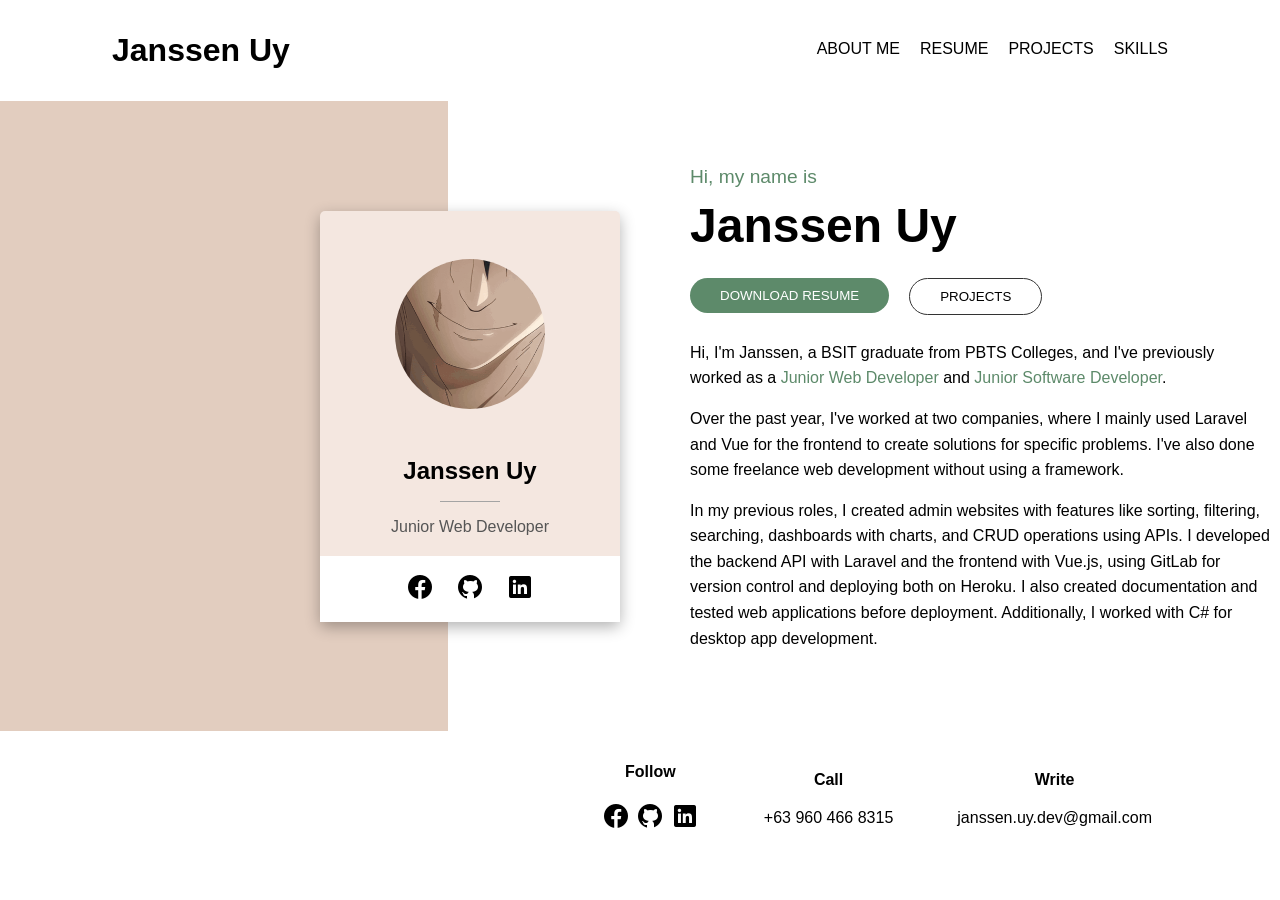
==== index.html @ 60338e35 "feat: project page" ====
<!DOCTYPE html>
<html lang="en">
<head>
    <meta charset="UTF-8">
    <meta name="viewport" content="width=device-width, initial-scale=1.0">
    <title>Portfolio</title>
    <!-- <link rel="icon" type="image/x-icon" href="/images/favicon.ico"> -->
    <link rel="stylesheet" href="styles/style.css">
    <script src="scripts/script.js" defer></script>
</head>
<body>
    <!-- Navigation bar -->
    <nav class="navbar">
        <div class="logo">Janssen Uy</div>
        <ul class="nav-links">
            <li><a href="#">About me</a></li>
            <li><a href="#">Resume</a></li>
            <li><a href="./pages/projects.html">Projects</a></li>
            <li><a href="#">Skills</a></li>
        </ul>
    </nav>

    <!-- Main Content -->
    <main>
        <div class="hero-background">
            <!-- Hero section background -->
            <div class="left-background">1</div>
            <div class="right-background">1</div>

            <!-- Hero section content -->
            <div class="hero-section">
                <div class="hero-card">
                    <div class="hero-card-content">
                        <img src="assets/profile.png" class="profile-image" alt="Janssen Uy">
                        <h2>Janssen Uy</h2>
                        <span></span>
                        <p>Junior Web Developer</p>
                    </div>
                    <div class="social-icons">
                        <a href="#"><img src="assets/facebook.png"></a>
                        <a href="https://github.com/haythamac"><img src="assets/github.png"></a>
                        <a href="#"><img src="assets/linkedin.png"></a>
                    </div>
                </div>
        
                <div class="hero-info">
                    <p class="greeting">Hi, my name is</p>
                    <h1>Janssen Uy</h1>
                    
                    <div class="buttons">
                        <a href=""><button class="resume-btn">DOWNLOAD RESUME</button></a>
                        <a href="./pages/projects.html"><button class="projects-btn">PROJECTS</button></a>
                    </div>
                    
                    <p class="bio">Hi, I'm Janssen, a BSIT graduate from PBTS Colleges, and I've previously worked as a <span class="highlight">Junior Web Developer</span> and <span class="highlight">Junior Software Developer</span>.</p>
                    
                    <p class="experience">Over the past year, I've worked at two companies, where I mainly used Laravel and Vue for the frontend to create solutions for specific problems. I've also done some freelance web development without using a framework.</p>
                    
                    <p class="interests">In my previous roles, I created admin websites with features like sorting, filtering, searching, dashboards with charts, and CRUD operations using APIs. I developed the backend API with Laravel and the frontend with Vue.js, using GitLab for version control and deploying both on Heroku. I also created documentation and tested web applications before deployment. Additionally, I worked with C# for desktop app development.</p>
                </div>
            </div>
        </div>

        <footer>
            <div class="socials">
                <div>Follow</div>
                <div>
                    <a href="#"><img src="assets/facebook.png"></a>
                    <a href="https://github.com/haythamac"><img src="assets/github.png"></a>
                    <a href="#"><img src="assets/linkedin.png"></a>
                </div>
            </div>
            <div class="phone">
                <div>Call</div>
                <p>
                    +63 960 466 8315
                </p>
            </div>
            <div class="email">
                <div>Write</div>
                <p>
                    janssen.uy.dev@gmail.com
                </p>
            </div>
        </footer>
        
    </main>
</body>
</html>
---- styles/style.css ----
* {
    margin: 0;
    padding: 0;
    box-sizing: border-box;
    font-family: 'Poppins', sans-serif;
}

.navbar {
    background-color: #ffffff;
    color: black;
    padding: 2rem 7rem;
    display: flex;
    justify-content: space-between;
    box-shadow: 0 5px 15px rgba(0,0,0,0.3);
    z-index: 10;
}

.logo {
    font-size: 2rem;
    font-weight: 700;
    color: black;
}
.logo:hover {
    cursor: pointer;
    color: #709878;
    transition: color 0.3s ease-in-out;
}
.nav-links {
    display: flex;
    gap: 20px;
}

.nav-links li {
    list-style: none;
    font-size: 1rem;
    font-weight: 500;
    transition: color 0.3s ease-in-out;
    padding: 0.5rem 0rem;
}

.nav-links li a {
    text-decoration: none;
    text-transform: uppercase;
    color: black;
}

.nav-links li a:hover {
    color: #709878;
    transition: color 0.3s ease-in-out;
    cursor: pointer;
}

.hero-background {
    display: flex;
    width: 100%;
    height: 70vh;
    position: relative;
}

.left-background {
    background-color: #e2cdbf;
    width: 35%;
    font-size: 0px;
}

.right-background {
    background-color: #ffffff;
    width: 65%;
    font-size: 0px;
}

.hero-section {
    position: absolute;
    display: flex;
    width: 100%;
    height: 100%;
    padding: 0 25%;
    align-items: center;
}

.hero-card {
    background-color: #f4e7e0;
    min-width: 300px;
    min-height: 60%;
    display: flex;
    flex-direction: column;
    justify-content: space-between;
    text-align: center;
    border-radius: 5px;
    box-shadow: 0 5px 15px rgba(0,0,0,0.3);
    margin-right: 50px;
    z-index: 10;
}

.hero-card-content{
    margin-top: 3rem;
    display: flex;
    flex-direction: column;
    align-items: center;
}

.profile-image {
    width: 150px;
    height: 150px;
    border-radius: 50%;
    object-fit: cover;
    margin-bottom: 3rem;
}

.hero-card h2 {
    margin-bottom: 1rem;
}

.hero-card p {
    margin-bottom: 20px;
    color: #555;
}

.hero-card span{
    display:block;
    width:20%; /*or whatever width you want the effect of <hr>*/
    border-top: 1px solid #A4A4A4;
    margin-bottom: 1rem;
}

.social-icons {
    display: flex;
    justify-content: center;
    gap: 20px;
    background-color: #ffffff;
    padding: 1rem 0;
}

.hero-info {
    padding-left: 20px;
    max-width: 1000px;
    min-width: 600px;
}

.greeting {
    color: #5d8a6a;
    font-size: 1.2rem;
    margin-bottom: 10px;
}

h1 {
    font-size: 3rem;
    margin-bottom: 25px;
}

.buttons {
    display: flex;
    gap: 20px;
    margin-bottom: 25px;
}

.resume-btn {
    background-color: #5d8a6a;
    color: white;
    border: none;
    padding: 10px 30px;
    border-radius: 25px;
    cursor: pointer;
}

.resume-btn:hover {
    background-color: white;
    color: #5d8a6a;
    transition: 0.3s ease-in-out;
    border: 1px solid #5d8a6a;
}

.projects-btn {
    background-color: transparent;
    border: 1px solid #333;
    padding: 10px 30px;
    border-radius: 25px;
    cursor: pointer;
}

.projects-btn:hover {
    background-color: #5d8a6a;
    color: white;
    transition: 0.3s ease-in-out;
}

.bio, .experience, .interests {
    margin-bottom: 15px;
    line-height: 1.6;
}

.highlight {
    color: #5d8a6a;
}

footer {
    padding: 2rem 8rem;
    color: black;
    font-size: 1rem;
    position: relative;
    display: flex;
    justify-content: flex-end;
    gap: 4rem;
}

.socials, .phone, .email {
    display: flex;
    flex-direction: column;
    justify-content: center;
    align-items: center;
    gap: 20px;
    font-weight: bold;
}

.phone p, .email p {
    font-weight: 400;
}
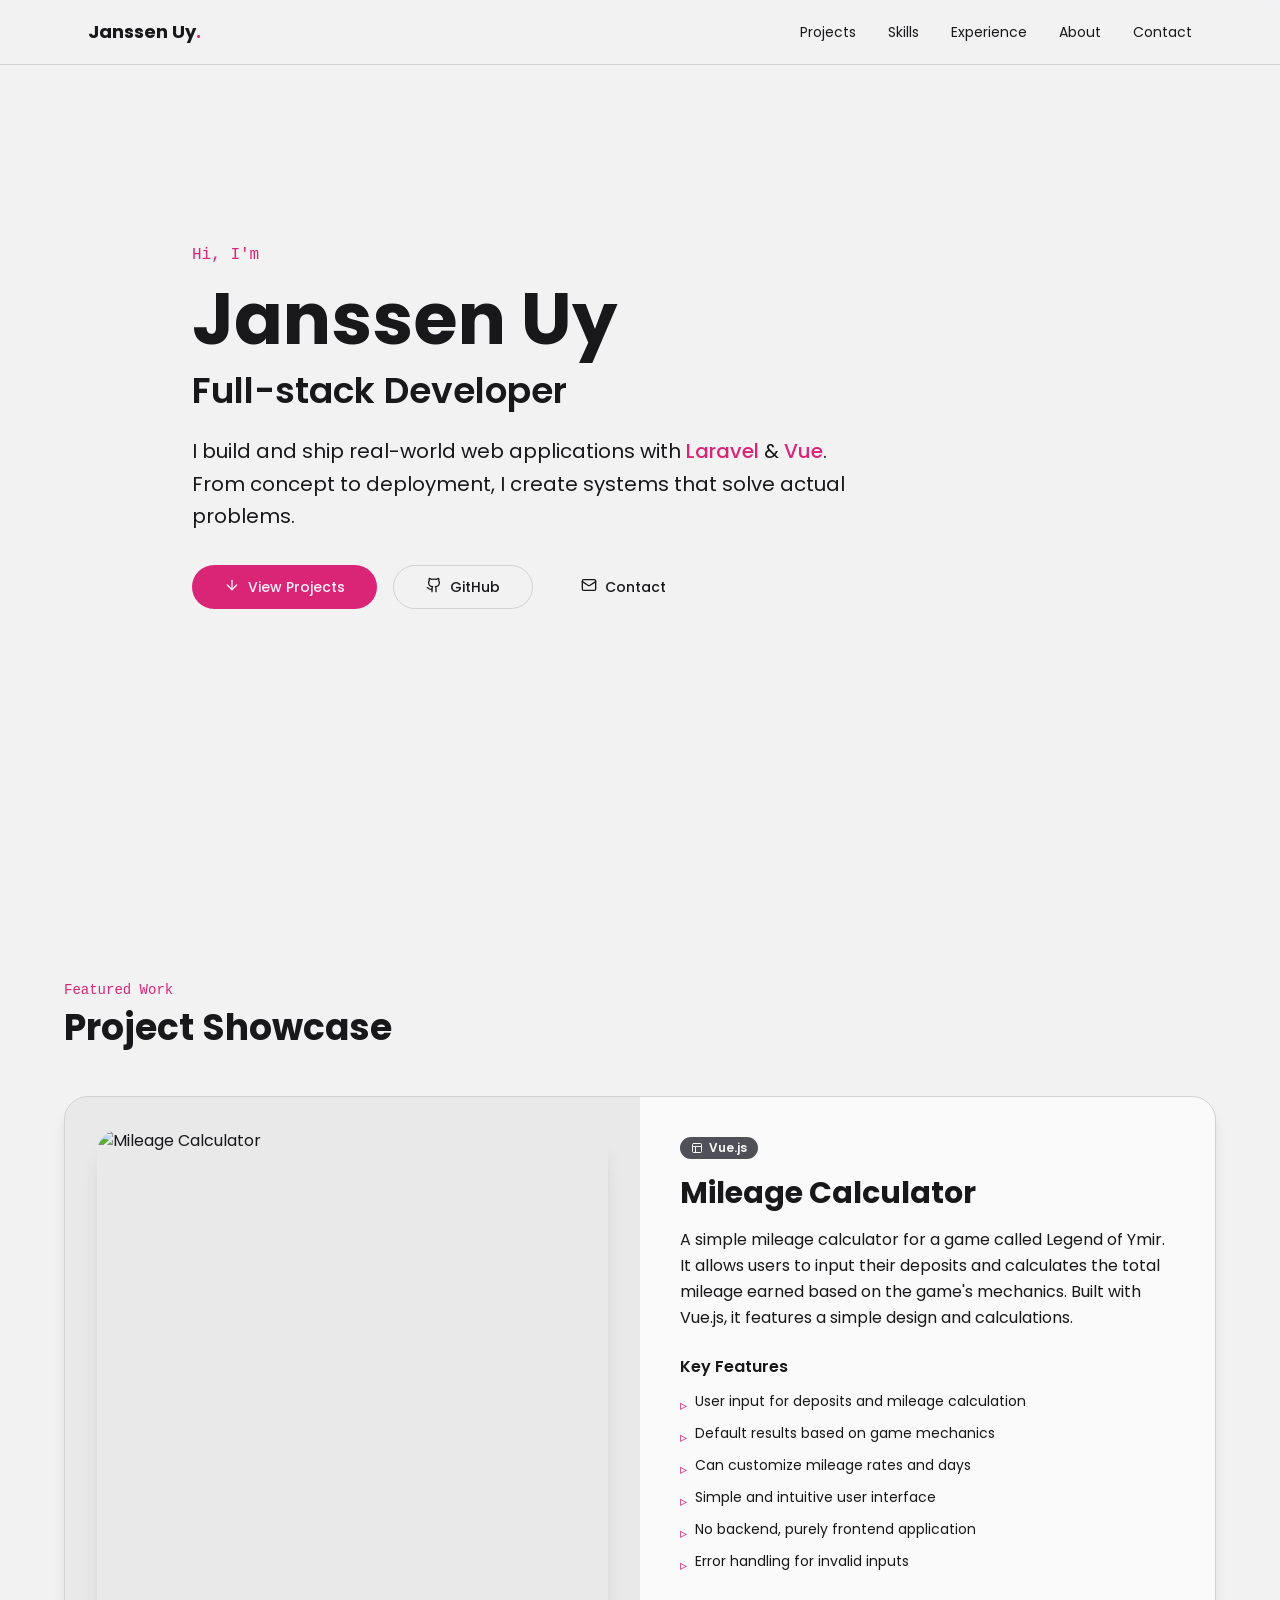
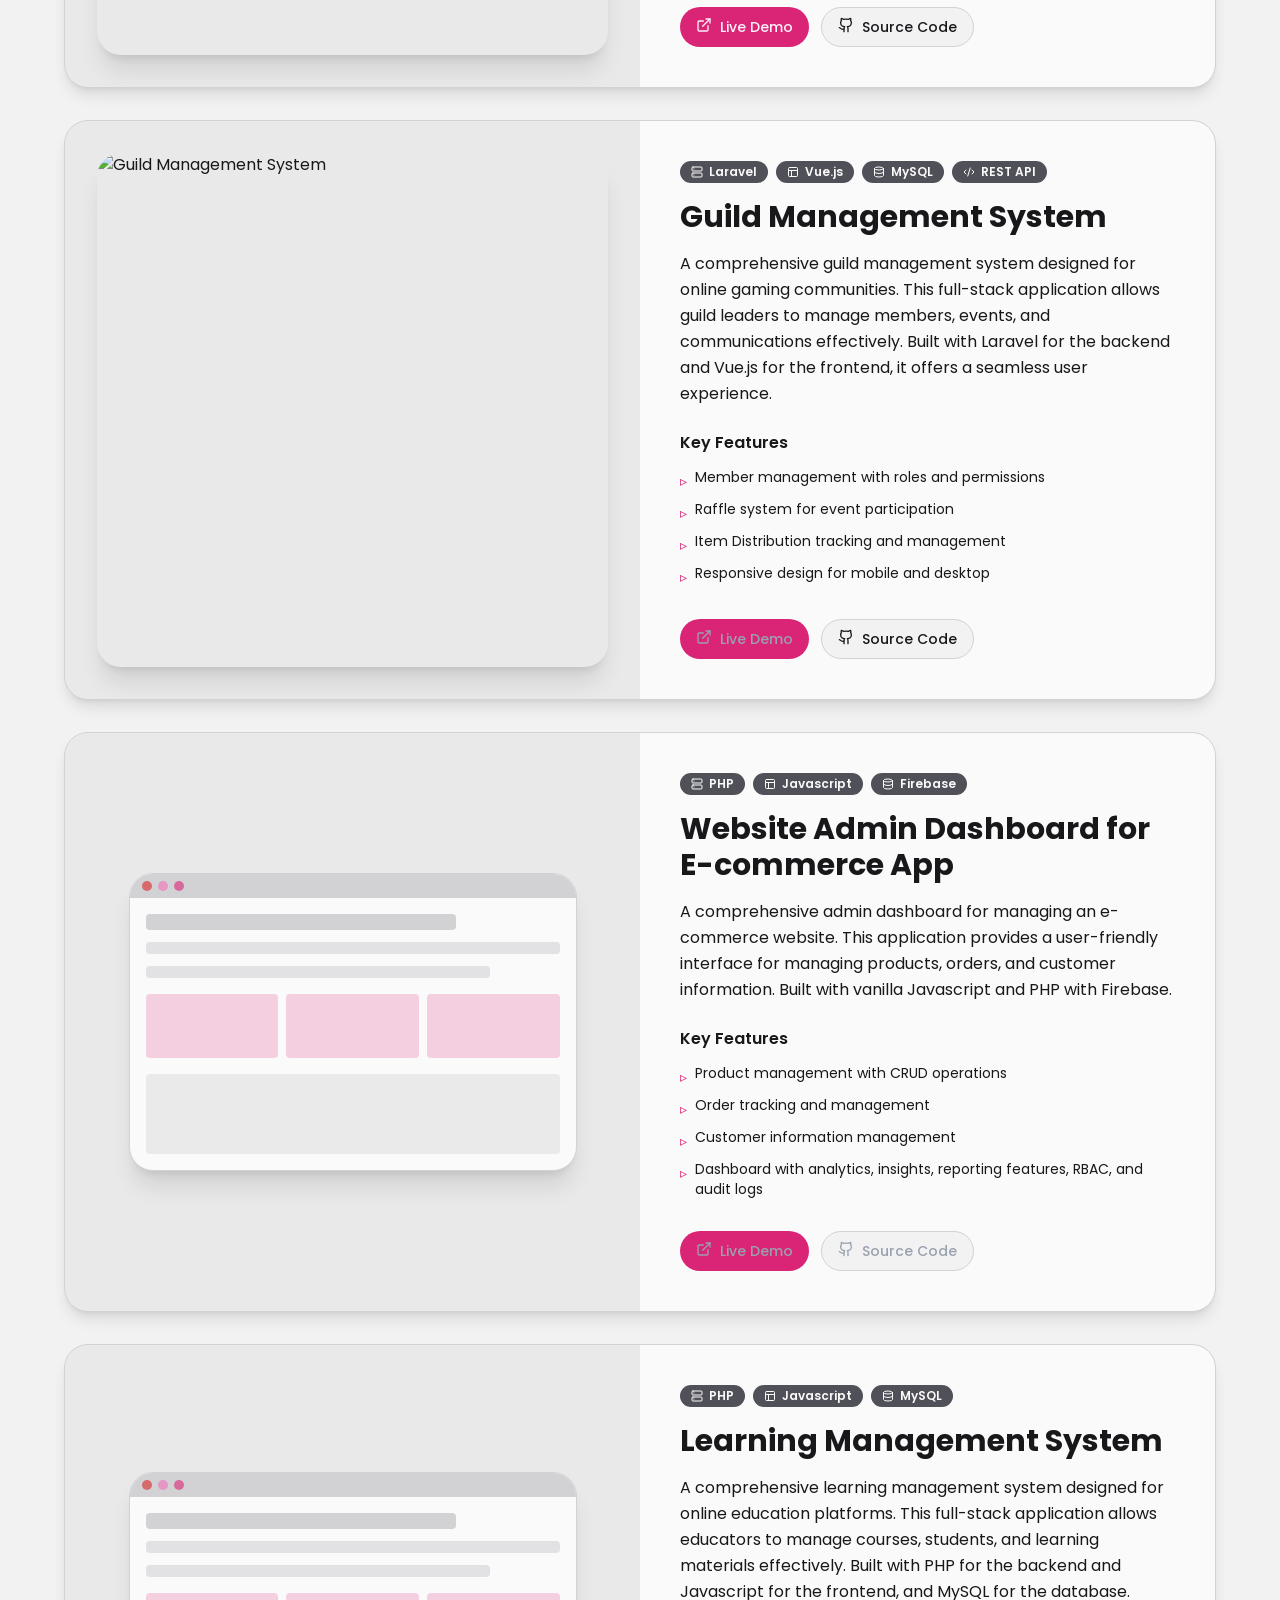
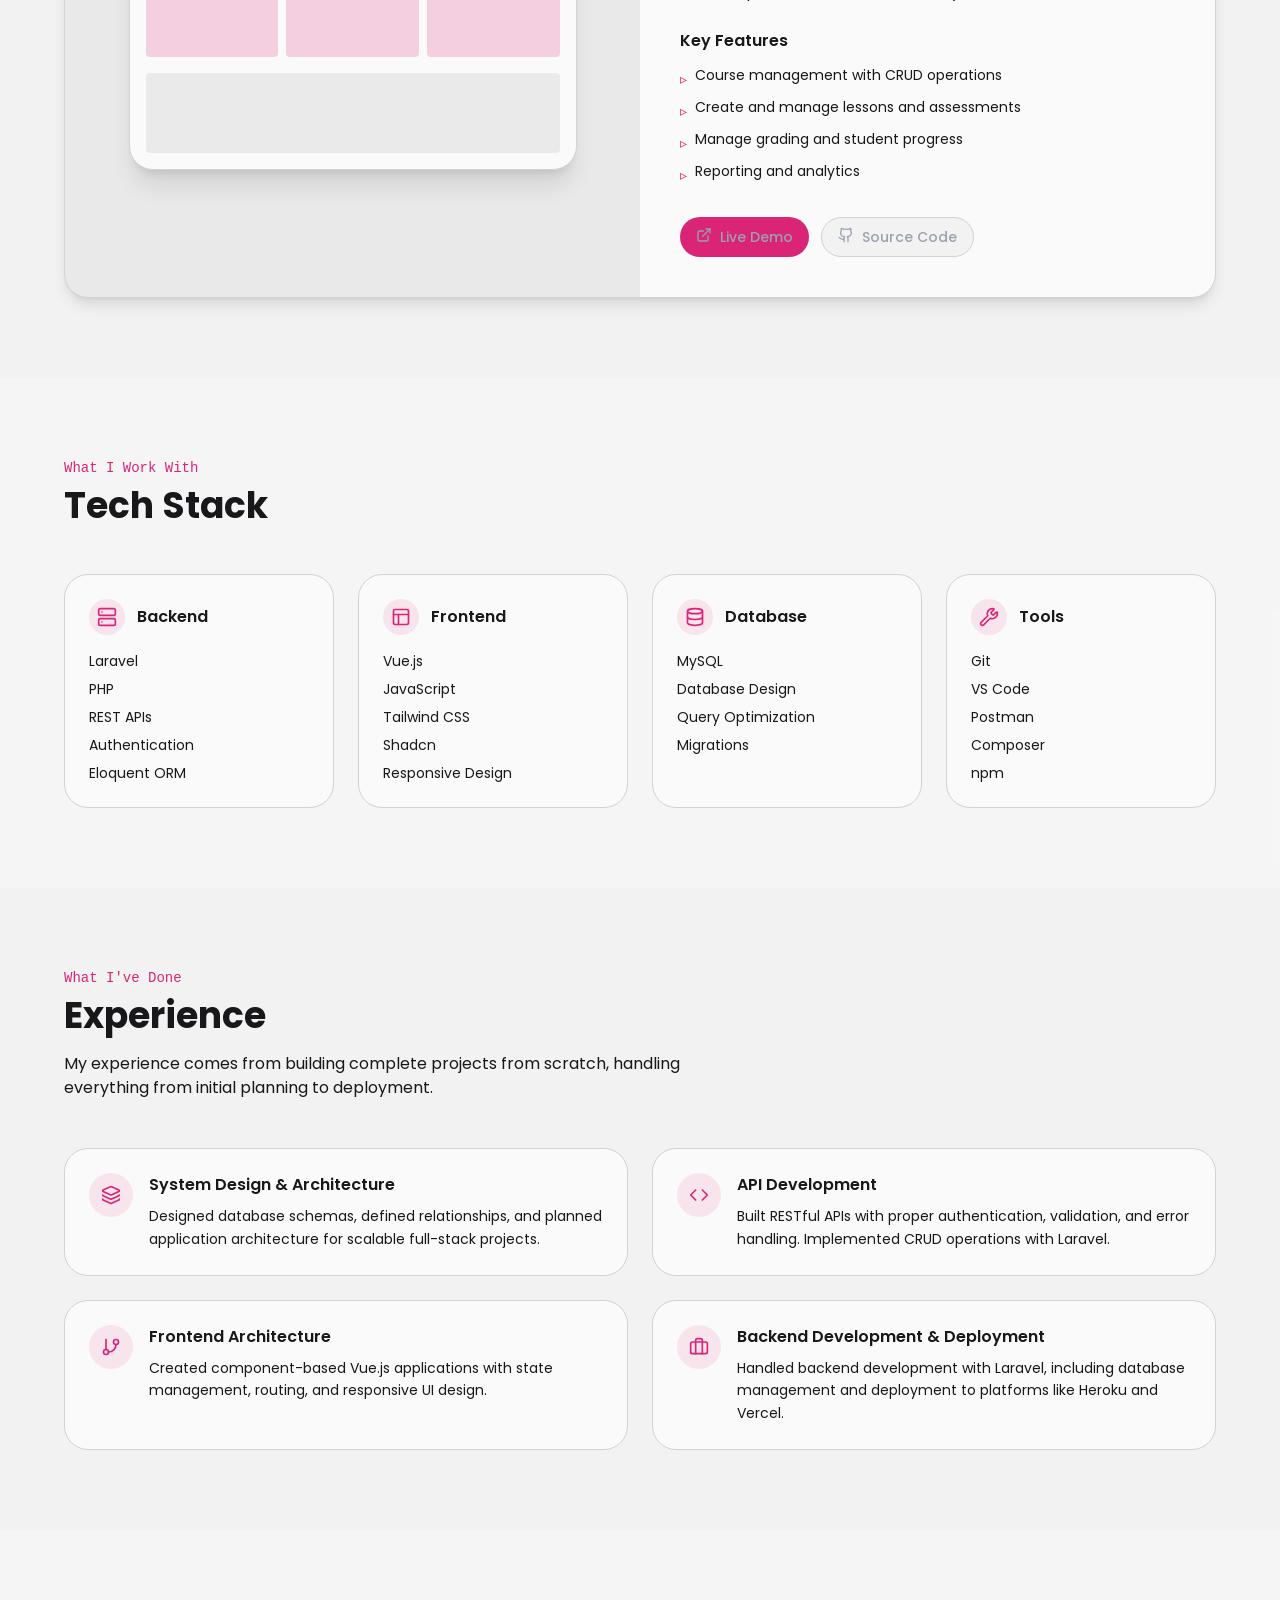
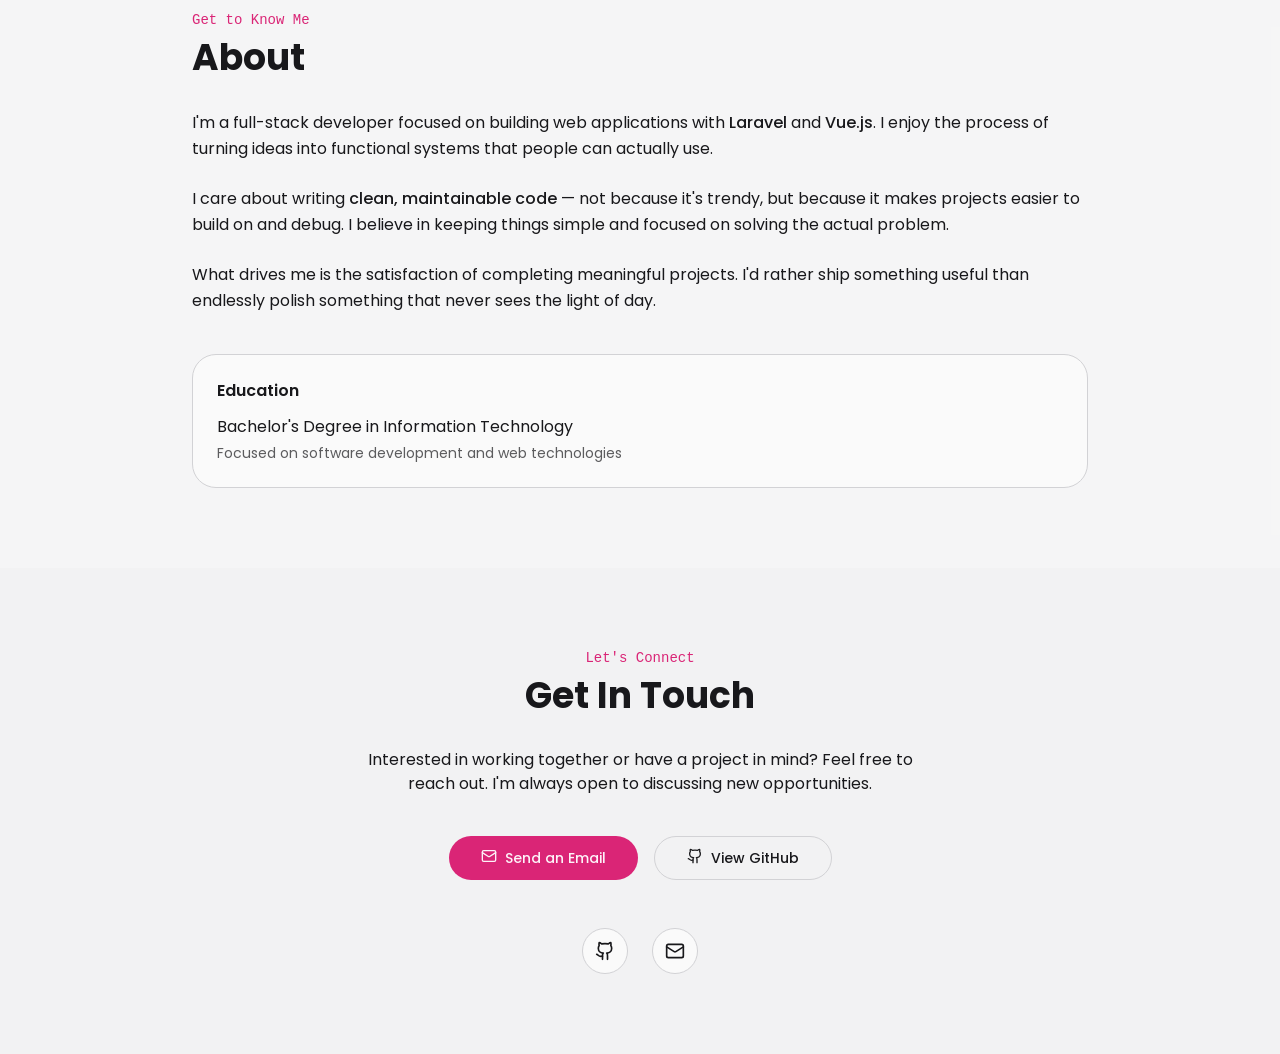
==== commit ea82dd21: "Updates" ====
--- a/index.html
+++ b/index.html
@@ -1,89 +1,14 @@
-<!DOCTYPE html>
+<!doctype html>
 <html lang="en">
-<head>
-    <meta charset="UTF-8">
-    <meta name="viewport" content="width=device-width, initial-scale=1.0">
-    <title>Portfolio</title>
-    <!-- <link rel="icon" type="image/x-icon" href="/images/favicon.ico"> -->
-    <link rel="stylesheet" href="styles/style.css">
-    <script src="scripts/script.js" defer></script>
-</head>
-<body>
-    <!-- Navigation bar -->
-    <nav class="navbar">
-        <div class="logo">Janssen Uy</div>
-        <ul class="nav-links">
-            <li><a href="#">About me</a></li>
-            <li><a href="#">Resume</a></li>
-            <li><a href="./pages/projects.html">Projects</a></li>
-            <li><a href="#">Skills</a></li>
-        </ul>
-    </nav>
-
-    <!-- Main Content -->
-    <main>
-        <div class="hero-background">
-            <!-- Hero section background -->
-            <div class="left-background">1</div>
-            <div class="right-background">1</div>
-
-            <!-- Hero section content -->
-            <div class="hero-section">
-                <div class="hero-card">
-                    <div class="hero-card-content">
-                        <img src="assets/profile.png" class="profile-image" alt="Janssen Uy">
-                        <h2>Janssen Uy</h2>
-                        <span></span>
-                        <p>Junior Web Developer</p>
-                    </div>
-                    <div class="social-icons">
-                        <a href="#"><img src="assets/facebook.png"></a>
-                        <a href="https://github.com/haythamac"><img src="assets/github.png"></a>
-                        <a href="#"><img src="assets/linkedin.png"></a>
-                    </div>
-                </div>
-        
-                <div class="hero-info">
-                    <p class="greeting">Hi, my name is</p>
-                    <h1>Janssen Uy</h1>
-                    
-                    <div class="buttons">
-                        <a href=""><button class="resume-btn">DOWNLOAD RESUME</button></a>
-                        <a href="./pages/projects.html"><button class="projects-btn">PROJECTS</button></a>
-                    </div>
-                    
-                    <p class="bio">Hi, I'm Janssen, a BSIT graduate from PBTS Colleges, and I've previously worked as a <span class="highlight">Junior Web Developer</span> and <span class="highlight">Junior Software Developer</span>.</p>
-                    
-                    <p class="experience">Over the past year, I've worked at two companies, where I mainly used Laravel and Vue for the frontend to create solutions for specific problems. I've also done some freelance web development without using a framework.</p>
-                    
-                    <p class="interests">In my previous roles, I created admin websites with features like sorting, filtering, searching, dashboards with charts, and CRUD operations using APIs. I developed the backend API with Laravel and the frontend with Vue.js, using GitLab for version control and deploying both on Heroku. I also created documentation and tested web applications before deployment. Additionally, I worked with C# for desktop app development.</p>
-                </div>
-            </div>
-        </div>
-
-        <footer>
-            <div class="socials">
-                <div>Follow</div>
-                <div>
-                    <a href="#"><img src="assets/facebook.png"></a>
-                    <a href="https://github.com/haythamac"><img src="assets/github.png"></a>
-                    <a href="#"><img src="assets/linkedin.png"></a>
-                </div>
-            </div>
-            <div class="phone">
-                <div>Call</div>
-                <p>
-                    +63 960 466 8315
-                </p>
-            </div>
-            <div class="email">
-                <div>Write</div>
-                <p>
-                    janssen.uy.dev@gmail.com
-                </p>
-            </div>
-        </footer>
-        
-    </main>
-</body>
-</html>+  <head>
+    <meta charset="UTF-8" />
+    <link rel="icon" type="image/svg+xml" href="/vite.svg" />
+    <meta name="viewport" content="width=device-width, initial-scale=1.0" />
+    <title>portfolio</title>
+    <script type="module" crossorigin src="/assets/index-46xYLoYc.js"></script>
+    <link rel="stylesheet" crossorigin href="/assets/index-Caln79TT.css">
+  </head>
+  <body>
+    <div id="app"></div>
+  </body>
+</html>
--- a/assets/index-Caln79TT.css
+++ b/assets/index-Caln79TT.css
@@ -0,0 +1 @@
+@import"https://fonts.googleapis.com/css2?family=Poppins:wght@400;500;600;700&display=swap";@import"https://fonts.googleapis.com/css2?family=Merriweather:wght@400;700&display=swap";@import"https://fonts.googleapis.com/css2?family=JetBrains+Mono:wght@400;700&display=swap";@layer components;@layer properties{@supports (((-webkit-hyphens:none)) and (not (margin-trim:inline))) or ((-moz-orient:inline) and (not (color:rgb(from red r g b)))){*,:before,:after,::backdrop{--tw-space-y-reverse:0;--tw-border-style:solid;--tw-leading:initial;--tw-font-weight:initial;--tw-shadow:0 0 #0000;--tw-shadow-color:initial;--tw-shadow-alpha:100%;--tw-inset-shadow:0 0 #0000;--tw-inset-shadow-color:initial;--tw-inset-shadow-alpha:100%;--tw-ring-color:initial;--tw-ring-shadow:0 0 #0000;--tw-inset-ring-color:initial;--tw-inset-ring-shadow:0 0 #0000;--tw-ring-inset:initial;--tw-ring-offset-width:0px;--tw-ring-offset-color:#fff;--tw-ring-offset-shadow:0 0 #0000;--tw-outline-style:solid;--tw-backdrop-blur:initial;--tw-backdrop-brightness:initial;--tw-backdrop-contrast:initial;--tw-backdrop-grayscale:initial;--tw-backdrop-hue-rotate:initial;--tw-backdrop-invert:initial;--tw-backdrop-opacity:initial;--tw-backdrop-saturate:initial;--tw-backdrop-sepia:initial}}}@layer theme{:root,:host{--font-sans:ui-sans-serif,system-ui,sans-serif,"Apple Color Emoji","Segoe UI Emoji","Segoe UI Symbol","Noto Color Emoji";--font-mono:ui-monospace,SFMono-Regular,Menlo,Monaco,Consolas,"Liberation Mono","Courier New",monospace;--color-gray-400:oklch(70.7% .022 261.325);--spacing:.25rem;--container-md:28rem;--container-xl:36rem;--container-2xl:42rem;--container-4xl:56rem;--container-6xl:72rem;--text-xs:.75rem;--text-xs--line-height:calc(1/.75);--text-sm:.875rem;--text-sm--line-height:calc(1.25/.875);--text-base:1rem;--text-base--line-height: 1.5 ;--text-lg:1.125rem;--text-lg--line-height:calc(1.75/1.125);--text-xl:1.25rem;--text-xl--line-height:calc(1.75/1.25);--text-2xl:1.5rem;--text-2xl--line-height:calc(2/1.5);--text-3xl:1.875rem;--text-3xl--line-height: 1.2 ;--text-4xl:2.25rem;--text-4xl--line-height:calc(2.5/2.25);--text-6xl:3.75rem;--text-6xl--line-height:1;--text-7xl:4.5rem;--text-7xl--line-height:1;--font-weight-medium:500;--font-weight-semibold:600;--font-weight-bold:700;--leading-relaxed:1.625;--radius-md: calc(1.5rem - 2px) ;--radius-lg:1.5rem;--blur-md:12px;--default-transition-duration:.15s;--default-transition-timing-function:cubic-bezier(.4,0,.2,1);--default-font-family:var(--font-sans);--default-mono-font-family:var(--font-mono);--color-background:#f2f2f3;--color-foreground:#18181b;--color-card:#fafafa;--color-primary:#da2576;--color-primary-foreground:#fdf2f8;--color-secondary:#505058;--color-secondary-foreground:#fafafa;--color-muted:#d2d2d5;--color-muted-foreground:#18181b;--color-accent:#fff0f1;--color-accent-foreground:#f43e60;--color-destructive:#db2424;--color-destructive-foreground:#fef1f1;--color-border:#d2d2d5;--color-input:#d2d2d5;--color-ring:#da2576;--color-chart-1:#f471b7}}@layer base{*,:after,:before,::backdrop{box-sizing:border-box;border:0 solid;margin:0;padding:0}::file-selector-button{box-sizing:border-box;border:0 solid;margin:0;padding:0}html,:host{-webkit-text-size-adjust:100%;tab-size:4;line-height:1.5;font-family:var(--default-font-family,ui-sans-serif,system-ui,sans-serif,"Apple Color Emoji","Segoe UI Emoji","Segoe UI Symbol","Noto Color Emoji");font-feature-settings:var(--default-font-feature-settings,normal);font-variation-settings:var(--default-font-variation-settings,normal);-webkit-tap-highlight-color:transparent}hr{height:0;color:inherit;border-top-width:1px}abbr:where([title]){-webkit-text-decoration:underline dotted;text-decoration:underline dotted}h1,h2,h3,h4,h5,h6{font-size:inherit;font-weight:inherit}a{color:inherit;-webkit-text-decoration:inherit;text-decoration:inherit}b,strong{font-weight:bolder}code,kbd,samp,pre{font-family:var(--default-mono-font-family,ui-monospace,SFMono-Regular,Menlo,Monaco,Consolas,"Liberation Mono","Courier New",monospace);font-feature-settings:var(--default-mono-font-feature-settings,normal);font-variation-settings:var(--default-mono-font-variation-settings,normal);font-size:1em}small{font-size:80%}sub,sup{vertical-align:baseline;font-size:75%;line-height:0;position:relative}sub{bottom:-.25em}sup{top:-.5em}table{text-indent:0;border-color:inherit;border-collapse:collapse}:-moz-focusring{outline:auto}progress{vertical-align:baseline}summary{display:list-item}ol,ul,menu{list-style:none}img,svg,video,canvas,audio,iframe,embed,object{vertical-align:middle;display:block}img,video{max-width:100%;height:auto}button,input,select,optgroup,textarea{font:inherit;font-feature-settings:inherit;font-variation-settings:inherit;letter-spacing:inherit;color:inherit;opacity:1;background-color:#0000;border-radius:0}::file-selector-button{font:inherit;font-feature-settings:inherit;font-variation-settings:inherit;letter-spacing:inherit;color:inherit;opacity:1;background-color:#0000;border-radius:0}:where(select:is([multiple],[size])) optgroup{font-weight:bolder}:where(select:is([multiple],[size])) optgroup option{padding-inline-start:20px}::file-selector-button{margin-inline-end:4px}::placeholder{opacity:1}@supports (not ((-webkit-appearance:-apple-pay-button))) or (contain-intrinsic-size:1px){::placeholder{color:currentColor}@supports (color:color-mix(in lab,red,red)){::placeholder{color:color-mix(in oklab,currentcolor 50%,transparent)}}}textarea{resize:vertical}::-webkit-search-decoration{-webkit-appearance:none}::-webkit-date-and-time-value{min-height:1lh;text-align:inherit}::-webkit-datetime-edit{display:inline-flex}::-webkit-datetime-edit-fields-wrapper{padding:0}::-webkit-datetime-edit{padding-block:0}::-webkit-datetime-edit-year-field{padding-block:0}::-webkit-datetime-edit-month-field{padding-block:0}::-webkit-datetime-edit-day-field{padding-block:0}::-webkit-datetime-edit-hour-field{padding-block:0}::-webkit-datetime-edit-minute-field{padding-block:0}::-webkit-datetime-edit-second-field{padding-block:0}::-webkit-datetime-edit-millisecond-field{padding-block:0}::-webkit-datetime-edit-meridiem-field{padding-block:0}::-webkit-calendar-picker-indicator{line-height:1}:-moz-ui-invalid{box-shadow:none}button,input:where([type=button],[type=reset],[type=submit]){appearance:button}::file-selector-button{appearance:button}::-webkit-inner-spin-button{height:auto}::-webkit-outer-spin-button{height:auto}[hidden]:where(:not([hidden=until-found])){display:none!important}*{border-color:#d2d2d5}body{color:#18181b;background-color:#f2f2f3;font-family:Poppins,ui-sans-serif,system-ui,-apple-system,BlinkMacSystemFont,Segoe UI,Roboto,Helvetica Neue,Arial,Noto Sans,sans-serif}}@layer utilities{.fixed{position:fixed}.top-0{top:calc(var(--spacing)*0)}.right-0{right:calc(var(--spacing)*0)}.left-0{left:calc(var(--spacing)*0)}.z-50{z-index:50}.mx-auto{margin-inline:auto}.mt-1{margin-top:calc(var(--spacing)*1)}.mt-4{margin-top:calc(var(--spacing)*4)}.mt-10{margin-top:calc(var(--spacing)*10)}.mr-2{margin-right:calc(var(--spacing)*2)}.mb-2{margin-bottom:calc(var(--spacing)*2)}.mb-3{margin-bottom:calc(var(--spacing)*3)}.mb-4{margin-bottom:calc(var(--spacing)*4)}.mb-6{margin-bottom:calc(var(--spacing)*6)}.mb-8{margin-bottom:calc(var(--spacing)*8)}.mb-10{margin-bottom:calc(var(--spacing)*10)}.mb-12{margin-bottom:calc(var(--spacing)*12)}.flex{display:flex}.grid{display:grid}.hidden{display:none}.inline-flex{display:inline-flex}.h-2\.5{height:calc(var(--spacing)*2.5)}.h-3{height:calc(var(--spacing)*3)}.h-4{height:calc(var(--spacing)*4)}.h-5{height:calc(var(--spacing)*5)}.h-6{height:calc(var(--spacing)*6)}.h-9{height:calc(var(--spacing)*9)}.h-10{height:calc(var(--spacing)*10)}.h-11{height:calc(var(--spacing)*11)}.h-16{height:calc(var(--spacing)*16)}.h-20{height:calc(var(--spacing)*20)}.h-full{height:100%}.min-h-\[300px\]{min-height:300px}.min-h-screen{min-height:100vh}.w-2\.5{width:calc(var(--spacing)*2.5)}.w-3{width:calc(var(--spacing)*3)}.w-3\/4{width:75%}.w-4{width:calc(var(--spacing)*4)}.w-5{width:calc(var(--spacing)*5)}.w-5\/6{width:83.3333%}.w-10{width:calc(var(--spacing)*10)}.w-full{width:100%}.max-w-2xl{max-width:var(--container-2xl)}.max-w-4xl{max-width:var(--container-4xl)}.max-w-6xl{max-width:var(--container-6xl)}.max-w-md{max-width:var(--container-md)}.max-w-xl{max-width:var(--container-xl)}.flex-shrink-0{flex-shrink:0}.grid-cols-3{grid-template-columns:repeat(3,minmax(0,1fr))}.flex-col{flex-direction:column}.flex-wrap{flex-wrap:wrap}.items-center{align-items:center}.items-start{align-items:flex-start}.justify-between{justify-content:space-between}.justify-center{justify-content:center}.gap-0{gap:calc(var(--spacing)*0)}.gap-1\.5{gap:calc(var(--spacing)*1.5)}.gap-2{gap:calc(var(--spacing)*2)}.gap-3{gap:calc(var(--spacing)*3)}.gap-4{gap:calc(var(--spacing)*4)}.gap-6{gap:calc(var(--spacing)*6)}.gap-8{gap:calc(var(--spacing)*8)}:where(.space-y-2>:not(:last-child)){--tw-space-y-reverse:0;margin-block-start:calc(calc(var(--spacing)*2)*var(--tw-space-y-reverse));margin-block-end:calc(calc(var(--spacing)*2)*calc(1 - var(--tw-space-y-reverse)))}:where(.space-y-3>:not(:last-child)){--tw-space-y-reverse:0;margin-block-start:calc(calc(var(--spacing)*3)*var(--tw-space-y-reverse));margin-block-end:calc(calc(var(--spacing)*3)*calc(1 - var(--tw-space-y-reverse)))}:where(.space-y-6>:not(:last-child)){--tw-space-y-reverse:0;margin-block-start:calc(calc(var(--spacing)*6)*var(--tw-space-y-reverse));margin-block-end:calc(calc(var(--spacing)*6)*calc(1 - var(--tw-space-y-reverse)))}.overflow-hidden{overflow:hidden}.rounded{border-radius:.25rem}.rounded-full{border-radius:3.40282e38px}.rounded-lg{border-radius:var(--radius-lg)}.rounded-md{border-radius:var(--radius-md)}.border{border-style:var(--tw-border-style);border-width:1px}.border-b{border-bottom-style:var(--tw-border-style);border-bottom-width:1px}.border-border{border-color:var(--color-border)}.border-input{border-color:var(--color-input)}.border-transparent{border-color:#0000}.bg-background{background-color:var(--color-background)}.bg-background\/80{background-color:#f2f2f3cc}@supports (color:color-mix(in lab,red,red)){.bg-background\/80{background-color:color-mix(in oklab,var(--color-background)80%,transparent)}}.bg-card{background-color:var(--color-card)}.bg-card\/50{background-color:#fafafa80}@supports (color:color-mix(in lab,red,red)){.bg-card\/50{background-color:color-mix(in oklab,var(--color-card)50%,transparent)}}.bg-chart-1\/60{background-color:#f471b799}@supports (color:color-mix(in lab,red,red)){.bg-chart-1\/60{background-color:color-mix(in oklab,var(--color-chart-1)60%,transparent)}}.bg-destructive{background-color:var(--color-destructive)}.bg-destructive\/60{background-color:#db242499}@supports (color:color-mix(in lab,red,red)){.bg-destructive\/60{background-color:color-mix(in oklab,var(--color-destructive)60%,transparent)}}.bg-muted{background-color:var(--color-muted)}.bg-muted\/40{background-color:#d2d2d566}@supports (color:color-mix(in lab,red,red)){.bg-muted\/40{background-color:color-mix(in oklab,var(--color-muted)40%,transparent)}}.bg-muted\/60{background-color:#d2d2d599}@supports (color:color-mix(in lab,red,red)){.bg-muted\/60{background-color:color-mix(in oklab,var(--color-muted)60%,transparent)}}.bg-primary{background-color:var(--color-primary)}.bg-primary\/10{background-color:#da25761a}@supports (color:color-mix(in lab,red,red)){.bg-primary\/10{background-color:color-mix(in oklab,var(--color-primary)10%,transparent)}}.bg-primary\/20{background-color:#da257633}@supports (color:color-mix(in lab,red,red)){.bg-primary\/20{background-color:color-mix(in oklab,var(--color-primary)20%,transparent)}}.bg-primary\/60{background-color:#da257699}@supports (color:color-mix(in lab,red,red)){.bg-primary\/60{background-color:color-mix(in oklab,var(--color-primary)60%,transparent)}}.bg-secondary{background-color:var(--color-secondary)}.bg-secondary\/10{background-color:#5050581a}@supports (color:color-mix(in lab,red,red)){.bg-secondary\/10{background-color:color-mix(in oklab,var(--color-secondary)10%,transparent)}}.object-cover{object-fit:cover}.p-2{padding:calc(var(--spacing)*2)}.p-3{padding:calc(var(--spacing)*3)}.p-4{padding:calc(var(--spacing)*4)}.p-6{padding:calc(var(--spacing)*6)}.p-8{padding:calc(var(--spacing)*8)}.px-2\.5{padding-inline:calc(var(--spacing)*2.5)}.px-3{padding-inline:calc(var(--spacing)*3)}.px-4{padding-inline:calc(var(--spacing)*4)}.px-6{padding-inline:calc(var(--spacing)*6)}.px-8{padding-inline:calc(var(--spacing)*8)}.py-0\.5{padding-block:calc(var(--spacing)*.5)}.py-2{padding-block:calc(var(--spacing)*2)}.py-4{padding-block:calc(var(--spacing)*4)}.py-20{padding-block:calc(var(--spacing)*20)}.text-center{text-align:center}.font-mono{font-family:var(--font-mono)}.text-2xl{font-size:var(--text-2xl);line-height:var(--tw-leading,var(--text-2xl--line-height))}.text-3xl{font-size:var(--text-3xl);line-height:var(--tw-leading,var(--text-3xl--line-height))}.text-4xl{font-size:var(--text-4xl);line-height:var(--tw-leading,var(--text-4xl--line-height))}.text-lg{font-size:var(--text-lg);line-height:var(--tw-leading,var(--text-lg--line-height))}.text-sm{font-size:var(--text-sm);line-height:var(--tw-leading,var(--text-sm--line-height))}.text-xs{font-size:var(--text-xs);line-height:var(--tw-leading,var(--text-xs--line-height))}.leading-relaxed{--tw-leading:var(--leading-relaxed);line-height:var(--leading-relaxed)}.font-bold{--tw-font-weight:var(--font-weight-bold);font-weight:var(--font-weight-bold)}.font-medium{--tw-font-weight:var(--font-weight-medium);font-weight:var(--font-weight-medium)}.font-semibold{--tw-font-weight:var(--font-weight-semibold);font-weight:var(--font-weight-semibold)}.whitespace-nowrap{white-space:nowrap}.text-destructive-foreground{color:var(--color-destructive-foreground)}.text-foreground{color:var(--color-foreground)}.text-gray-400{color:var(--color-gray-400)}.text-muted-foreground{color:var(--color-muted-foreground)}.text-muted-foreground\/70{color:#18181bb3}@supports (color:color-mix(in lab,red,red)){.text-muted-foreground\/70{color:color-mix(in oklab,var(--color-muted-foreground)70%,transparent)}}.text-primary{color:var(--color-primary)}.text-primary-foreground{color:var(--color-primary-foreground)}.text-secondary-foreground{color:var(--color-secondary-foreground)}.underline-offset-4{text-underline-offset:4px}.shadow-lg{--tw-shadow:0 10px 15px -3px var(--tw-shadow-color,#0000001a),0 4px 6px -4px var(--tw-shadow-color,#0000001a);box-shadow:var(--tw-inset-shadow),var(--tw-inset-ring-shadow),var(--tw-ring-offset-shadow),var(--tw-ring-shadow),var(--tw-shadow)}.shadow-xl{--tw-shadow:0 20px 25px -5px var(--tw-shadow-color,#0000001a),0 8px 10px -6px var(--tw-shadow-color,#0000001a);box-shadow:var(--tw-inset-shadow),var(--tw-inset-ring-shadow),var(--tw-ring-offset-shadow),var(--tw-ring-shadow),var(--tw-shadow)}.ring{--tw-ring-shadow:var(--tw-ring-inset,)0 0 0 calc(1px + var(--tw-ring-offset-width))var(--tw-ring-color,currentcolor);box-shadow:var(--tw-inset-shadow),var(--tw-inset-ring-shadow),var(--tw-ring-offset-shadow),var(--tw-ring-shadow),var(--tw-shadow)}.ring-offset-background{--tw-ring-offset-color:var(--color-background)}.outline{outline-style:var(--tw-outline-style);outline-width:1px}.backdrop-blur-md{--tw-backdrop-blur:blur(var(--blur-md));-webkit-backdrop-filter:var(--tw-backdrop-blur,)var(--tw-backdrop-brightness,)var(--tw-backdrop-contrast,)var(--tw-backdrop-grayscale,)var(--tw-backdrop-hue-rotate,)var(--tw-backdrop-invert,)var(--tw-backdrop-opacity,)var(--tw-backdrop-saturate,)var(--tw-backdrop-sepia,);backdrop-filter:var(--tw-backdrop-blur,)var(--tw-backdrop-brightness,)var(--tw-backdrop-contrast,)var(--tw-backdrop-grayscale,)var(--tw-backdrop-hue-rotate,)var(--tw-backdrop-invert,)var(--tw-backdrop-opacity,)var(--tw-backdrop-saturate,)var(--tw-backdrop-sepia,)}.transition-colors{transition-property:color,background-color,border-color,outline-color,text-decoration-color,fill,stroke,--tw-gradient-from,--tw-gradient-via,--tw-gradient-to;transition-timing-function:var(--tw-ease,var(--default-transition-timing-function));transition-duration:var(--tw-duration,var(--default-transition-duration))}.last\:mb-0:last-child{margin-bottom:calc(var(--spacing)*0)}@media(hover:hover){.hover\:border-primary:hover{border-color:var(--color-primary)}.hover\:border-primary\/50:hover{border-color:#da257680}@supports (color:color-mix(in lab,red,red)){.hover\:border-primary\/50:hover{border-color:color-mix(in oklab,var(--color-primary)50%,transparent)}}.hover\:bg-accent:hover{background-color:var(--color-accent)}.hover\:bg-destructive\/80:hover{background-color:#db2424cc}@supports (color:color-mix(in lab,red,red)){.hover\:bg-destructive\/80:hover{background-color:color-mix(in oklab,var(--color-destructive)80%,transparent)}}.hover\:bg-destructive\/90:hover{background-color:#db2424e6}@supports (color:color-mix(in lab,red,red)){.hover\:bg-destructive\/90:hover{background-color:color-mix(in oklab,var(--color-destructive)90%,transparent)}}.hover\:bg-primary\/80:hover{background-color:#da2576cc}@supports (color:color-mix(in lab,red,red)){.hover\:bg-primary\/80:hover{background-color:color-mix(in oklab,var(--color-primary)80%,transparent)}}.hover\:bg-primary\/90:hover{background-color:#da2576e6}@supports (color:color-mix(in lab,red,red)){.hover\:bg-primary\/90:hover{background-color:color-mix(in oklab,var(--color-primary)90%,transparent)}}.hover\:bg-secondary\/80:hover{background-color:#505058cc}@supports (color:color-mix(in lab,red,red)){.hover\:bg-secondary\/80:hover{background-color:color-mix(in oklab,var(--color-secondary)80%,transparent)}}.hover\:text-accent-foreground:hover{color:var(--color-accent-foreground)}.hover\:text-foreground:hover{color:var(--color-foreground)}.hover\:text-primary:hover{color:var(--color-primary)}.hover\:underline:hover{text-decoration-line:underline}}.focus\:ring-2:focus{--tw-ring-shadow:var(--tw-ring-inset,)0 0 0 calc(2px + var(--tw-ring-offset-width))var(--tw-ring-color,currentcolor);box-shadow:var(--tw-inset-shadow),var(--tw-inset-ring-shadow),var(--tw-ring-offset-shadow),var(--tw-ring-shadow),var(--tw-shadow)}.focus\:ring-ring:focus{--tw-ring-color:var(--color-ring)}.focus\:ring-offset-2:focus{--tw-ring-offset-width:2px;--tw-ring-offset-shadow:var(--tw-ring-inset,)0 0 0 var(--tw-ring-offset-width)var(--tw-ring-offset-color)}.focus\:outline-none:focus{--tw-outline-style:none;outline-style:none}.focus-visible\:ring-2:focus-visible{--tw-ring-shadow:var(--tw-ring-inset,)0 0 0 calc(2px + var(--tw-ring-offset-width))var(--tw-ring-color,currentcolor);box-shadow:var(--tw-inset-shadow),var(--tw-inset-ring-shadow),var(--tw-ring-offset-shadow),var(--tw-ring-shadow),var(--tw-shadow)}.focus-visible\:ring-ring:focus-visible{--tw-ring-color:var(--color-ring)}.focus-visible\:ring-offset-2:focus-visible{--tw-ring-offset-width:2px;--tw-ring-offset-shadow:var(--tw-ring-inset,)0 0 0 var(--tw-ring-offset-width)var(--tw-ring-offset-color)}.focus-visible\:outline-none:focus-visible{--tw-outline-style:none;outline-style:none}.disabled\:pointer-events-none:disabled{pointer-events:none}.disabled\:opacity-50:disabled{opacity:.5}@media(min-width:40rem){.sm\:grid-cols-2{grid-template-columns:repeat(2,minmax(0,1fr))}.sm\:flex-row{flex-direction:row}}@media(min-width:48rem){.md\:flex{display:flex}.md\:hidden{display:none}.md\:grid-cols-2{grid-template-columns:repeat(2,minmax(0,1fr))}.md\:py-0{padding-block:calc(var(--spacing)*0)}.md\:text-3xl{font-size:var(--text-3xl);line-height:var(--tw-leading,var(--text-3xl--line-height))}.md\:text-4xl{font-size:var(--text-4xl);line-height:var(--tw-leading,var(--text-4xl--line-height))}.md\:text-6xl{font-size:var(--text-6xl);line-height:var(--tw-leading,var(--text-6xl--line-height))}.md\:text-base{font-size:var(--text-base);line-height:var(--tw-leading,var(--text-base--line-height))}.md\:text-xl{font-size:var(--text-xl);line-height:var(--tw-leading,var(--text-xl--line-height))}}@media(min-width:64rem){.lg\:min-h-\[400px\]{min-height:400px}.lg\:grid-cols-2{grid-template-columns:repeat(2,minmax(0,1fr))}.lg\:grid-cols-4{grid-template-columns:repeat(4,minmax(0,1fr))}.lg\:p-10{padding:calc(var(--spacing)*10)}.lg\:text-4xl{font-size:var(--text-4xl);line-height:var(--tw-leading,var(--text-4xl--line-height))}.lg\:text-7xl{font-size:var(--text-7xl);line-height:var(--tw-leading,var(--text-7xl--line-height))}}.\[\&_svg\]\:pointer-events-none svg{pointer-events:none}.\[\&_svg\]\:size-4 svg{width:calc(var(--spacing)*4);height:calc(var(--spacing)*4)}.\[\&_svg\]\:shrink-0 svg{flex-shrink:0}}html{scroll-behavior:smooth}@property --tw-space-y-reverse{syntax:"*";inherits:false;initial-value:0}@property --tw-border-style{syntax:"*";inherits:false;initial-value:solid}@property --tw-leading{syntax:"*";inherits:false}@property --tw-font-weight{syntax:"*";inherits:false}@property --tw-shadow{syntax:"*";inherits:false;initial-value:0 0 #0000}@property --tw-shadow-color{syntax:"*";inherits:false}@property --tw-shadow-alpha{syntax:"<percentage>";inherits:false;initial-value:100%}@property --tw-inset-shadow{syntax:"*";inherits:false;initial-value:0 0 #0000}@property --tw-inset-shadow-color{syntax:"*";inherits:false}@property --tw-inset-shadow-alpha{syntax:"<percentage>";inherits:false;initial-value:100%}@property --tw-ring-color{syntax:"*";inherits:false}@property --tw-ring-shadow{syntax:"*";inherits:false;initial-value:0 0 #0000}@property --tw-inset-ring-color{syntax:"*";inherits:false}@property --tw-inset-ring-shadow{syntax:"*";inherits:false;initial-value:0 0 #0000}@property --tw-ring-inset{syntax:"*";inherits:false}@property --tw-ring-offset-width{syntax:"<length>";inherits:false;initial-value:0}@property --tw-ring-offset-color{syntax:"*";inherits:false;initial-value:#fff}@property --tw-ring-offset-shadow{syntax:"*";inherits:false;initial-value:0 0 #0000}@property --tw-outline-style{syntax:"*";inherits:false;initial-value:solid}@property --tw-backdrop-blur{syntax:"*";inherits:false}@property --tw-backdrop-brightness{syntax:"*";inherits:false}@property --tw-backdrop-contrast{syntax:"*";inherits:false}@property --tw-backdrop-grayscale{syntax:"*";inherits:false}@property --tw-backdrop-hue-rotate{syntax:"*";inherits:false}@property --tw-backdrop-invert{syntax:"*";inherits:false}@property --tw-backdrop-opacity{syntax:"*";inherits:false}@property --tw-backdrop-saturate{syntax:"*";inherits:false}@property --tw-backdrop-sepia{syntax:"*";inherits:false}
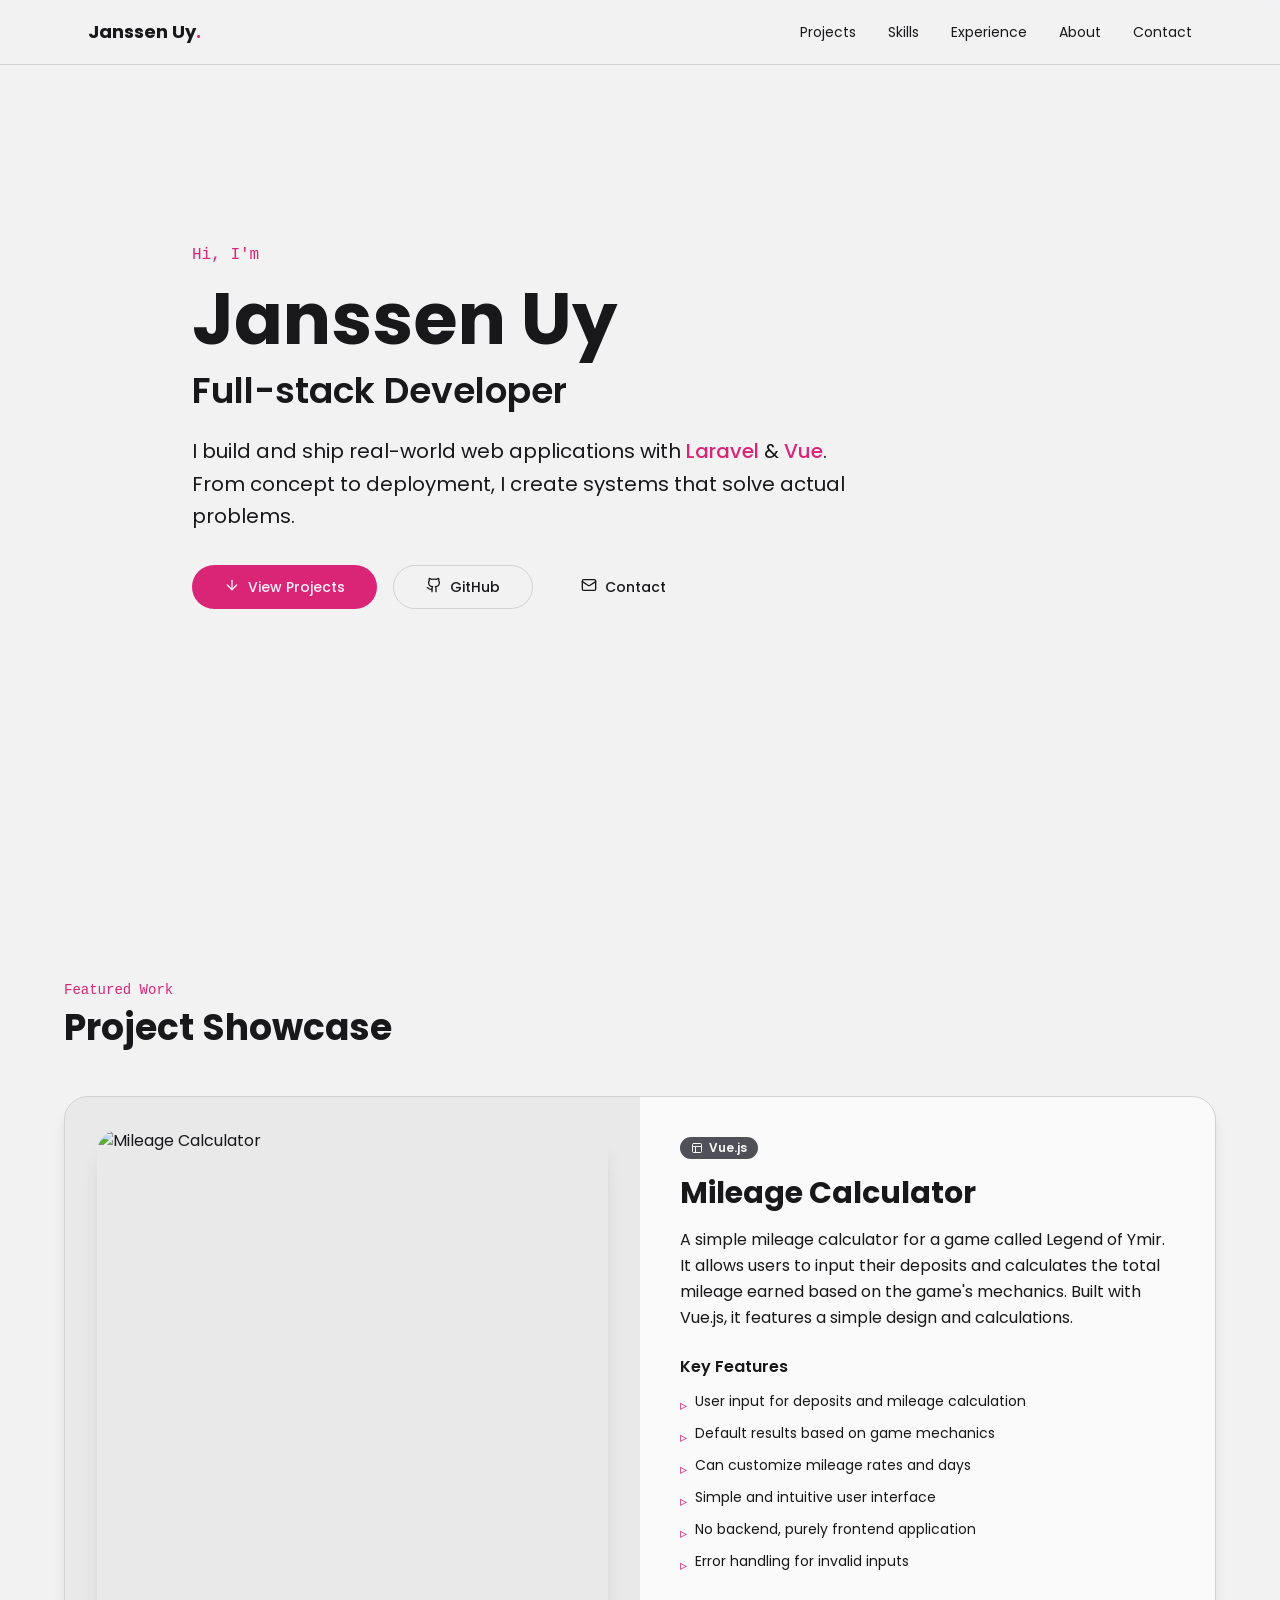
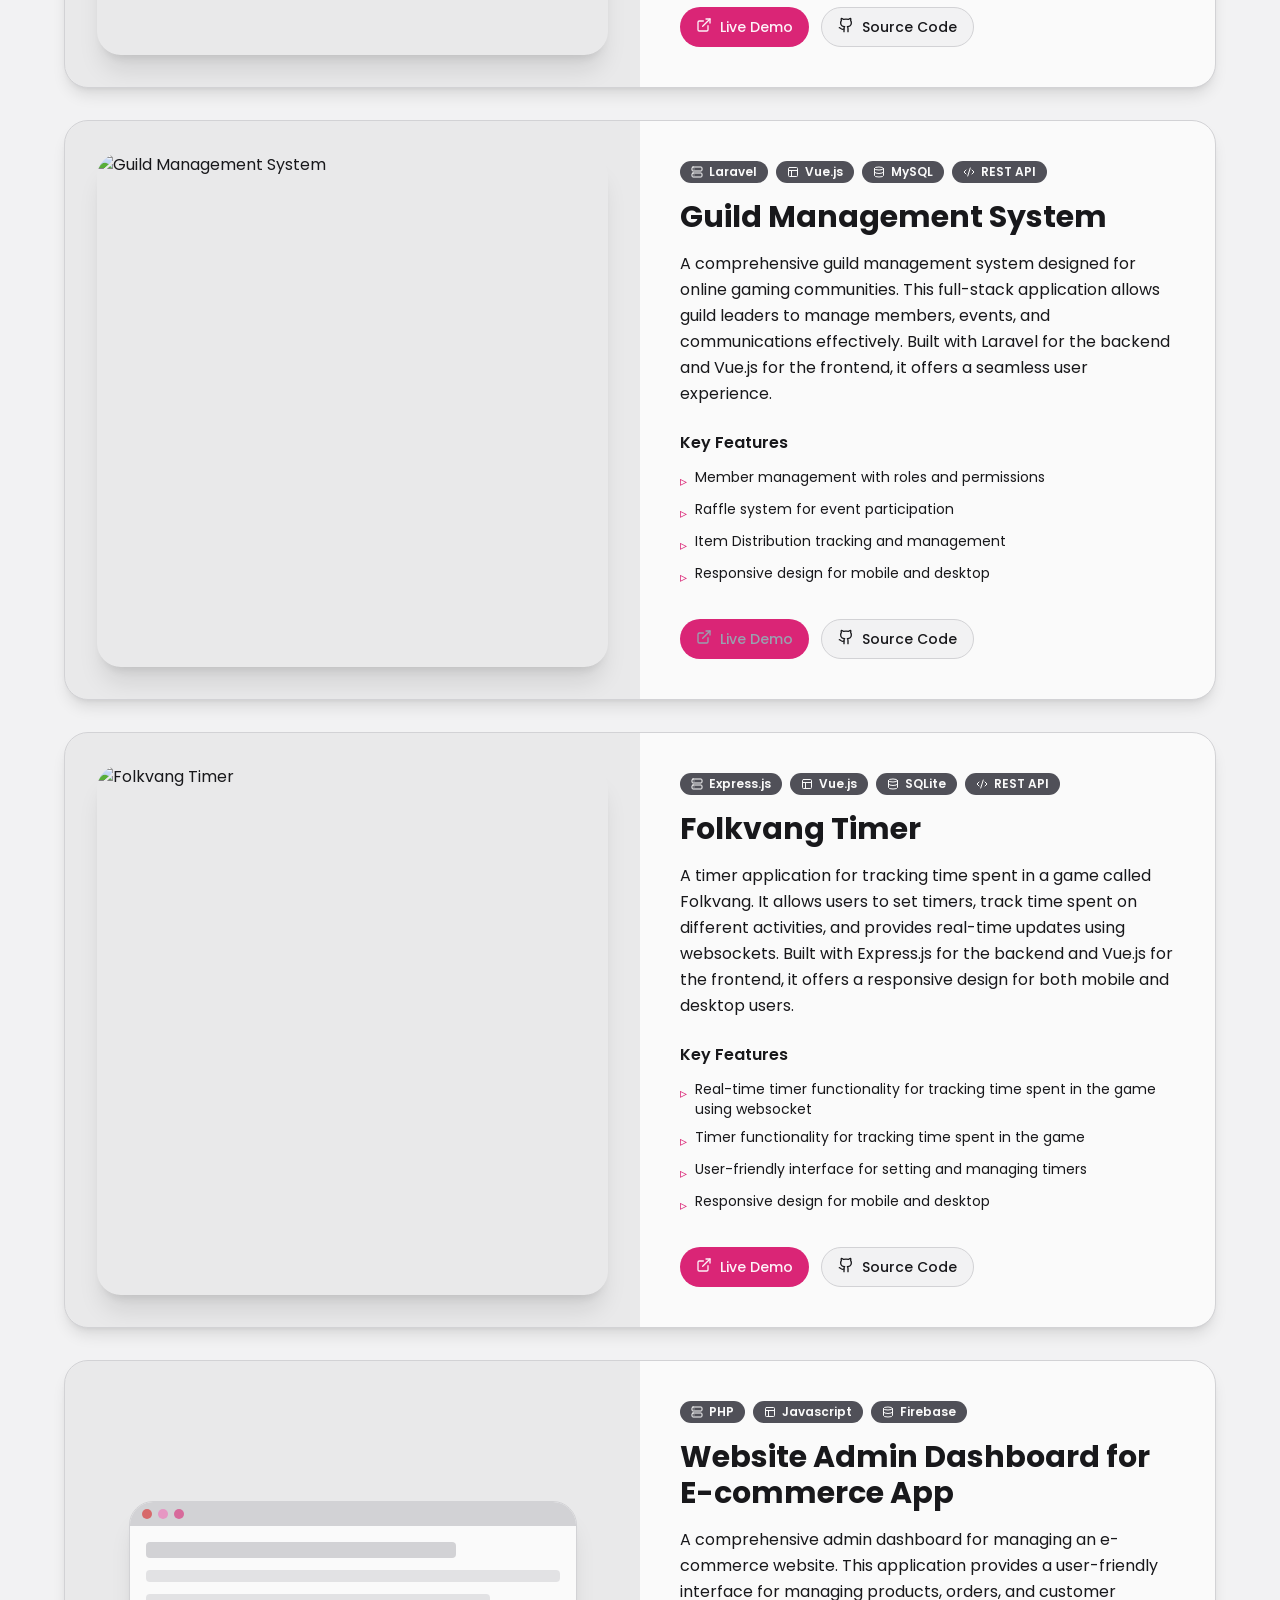
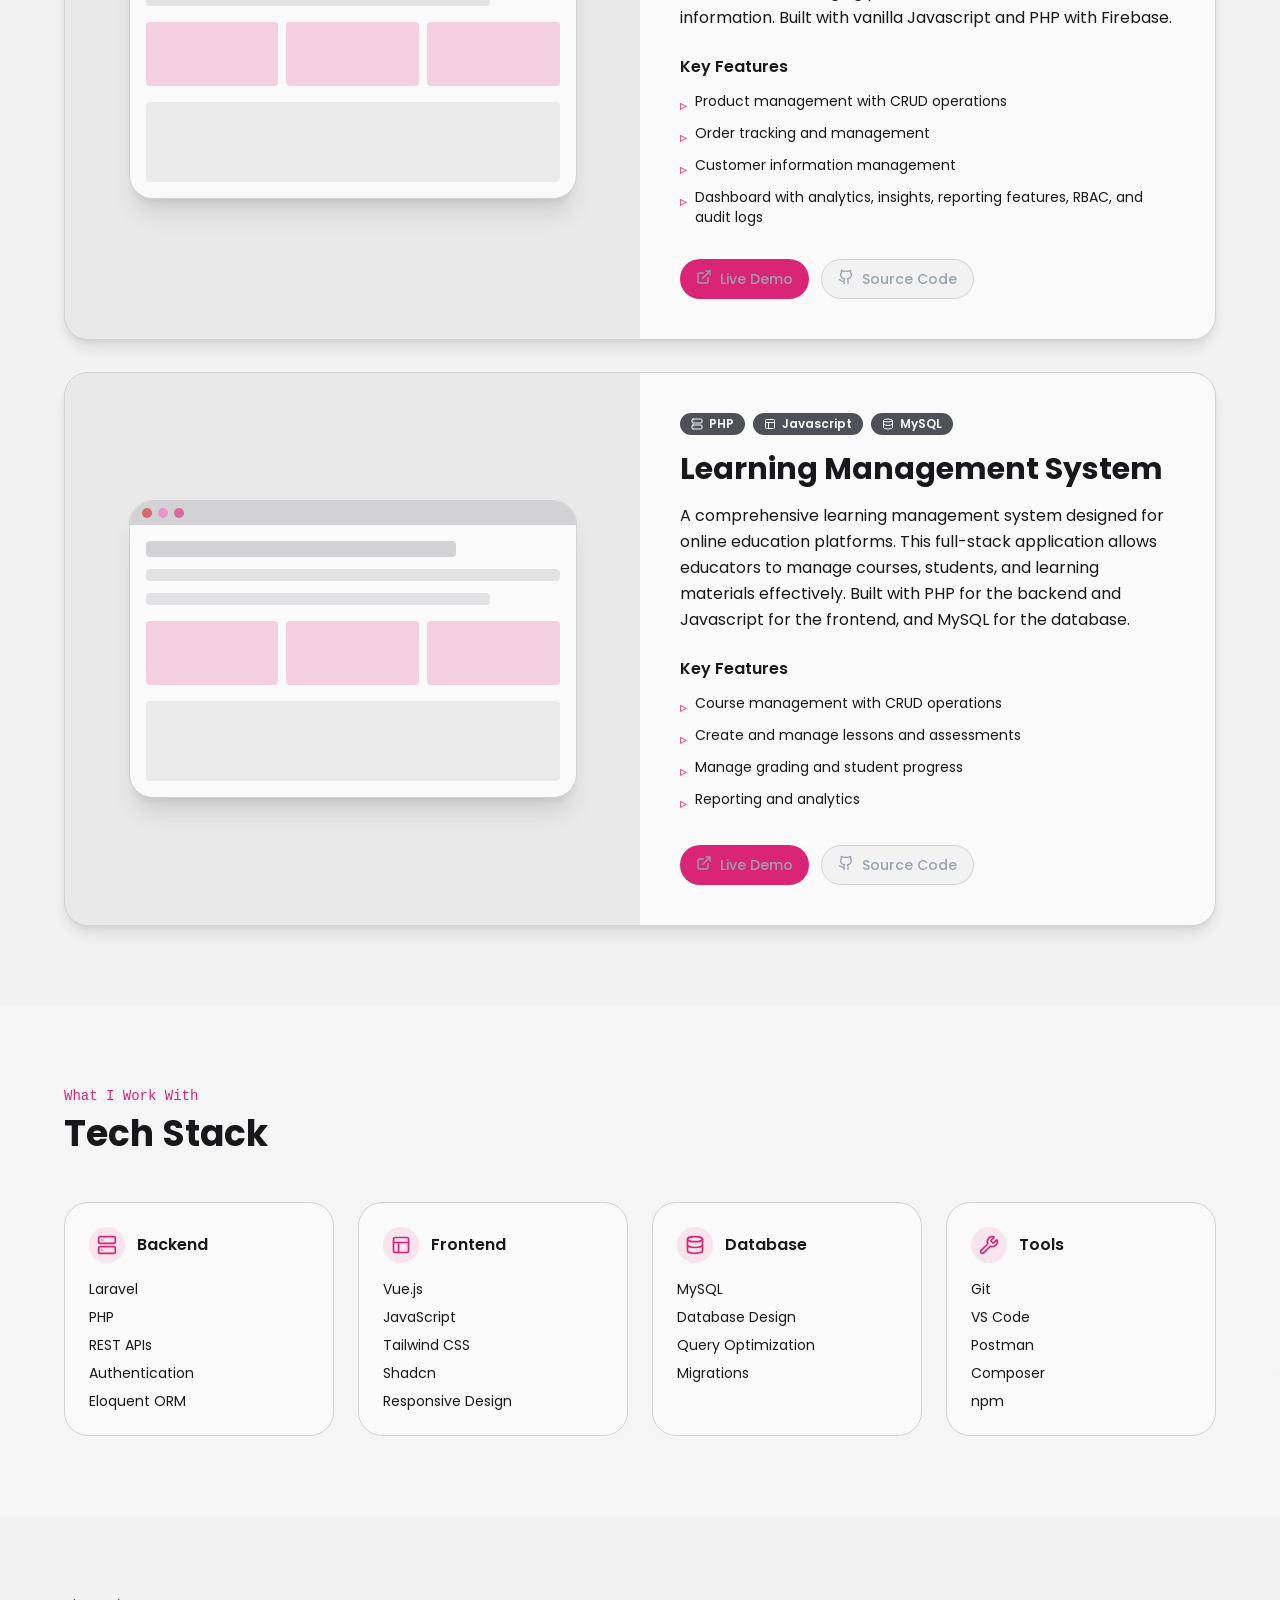
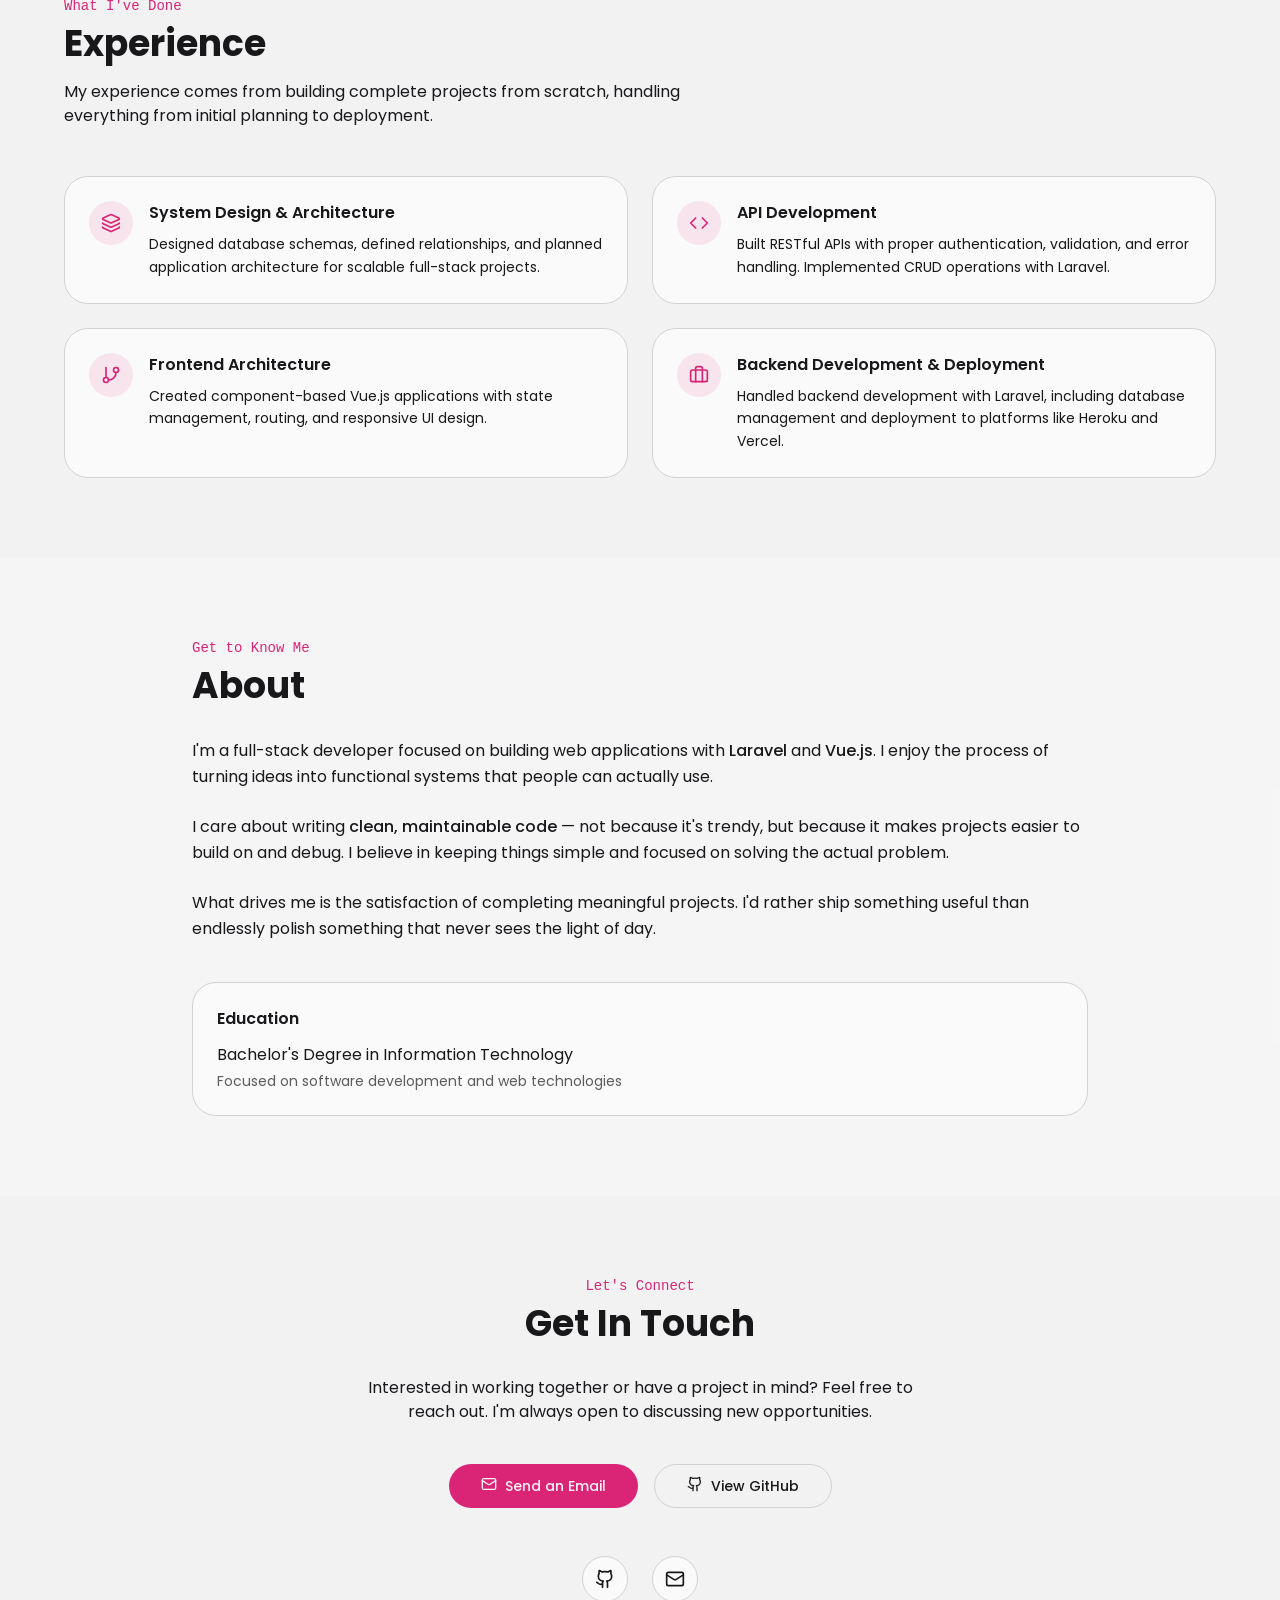
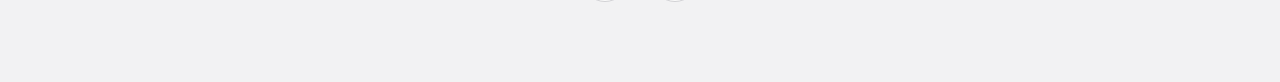
==== commit cdde1664: "Updates" ====
--- a/index.html
+++ b/index.html
@@ -5,7 +5,7 @@
     <link rel="icon" type="image/svg+xml" href="/vite.svg" />
     <meta name="viewport" content="width=device-width, initial-scale=1.0" />
     <title>portfolio</title>
-    <script type="module" crossorigin src="/assets/index-46xYLoYc.js"></script>
+    <script type="module" crossorigin src="/assets/index-CREsnvG6.js"></script>
     <link rel="stylesheet" crossorigin href="/assets/index-Caln79TT.css">
   </head>
   <body>
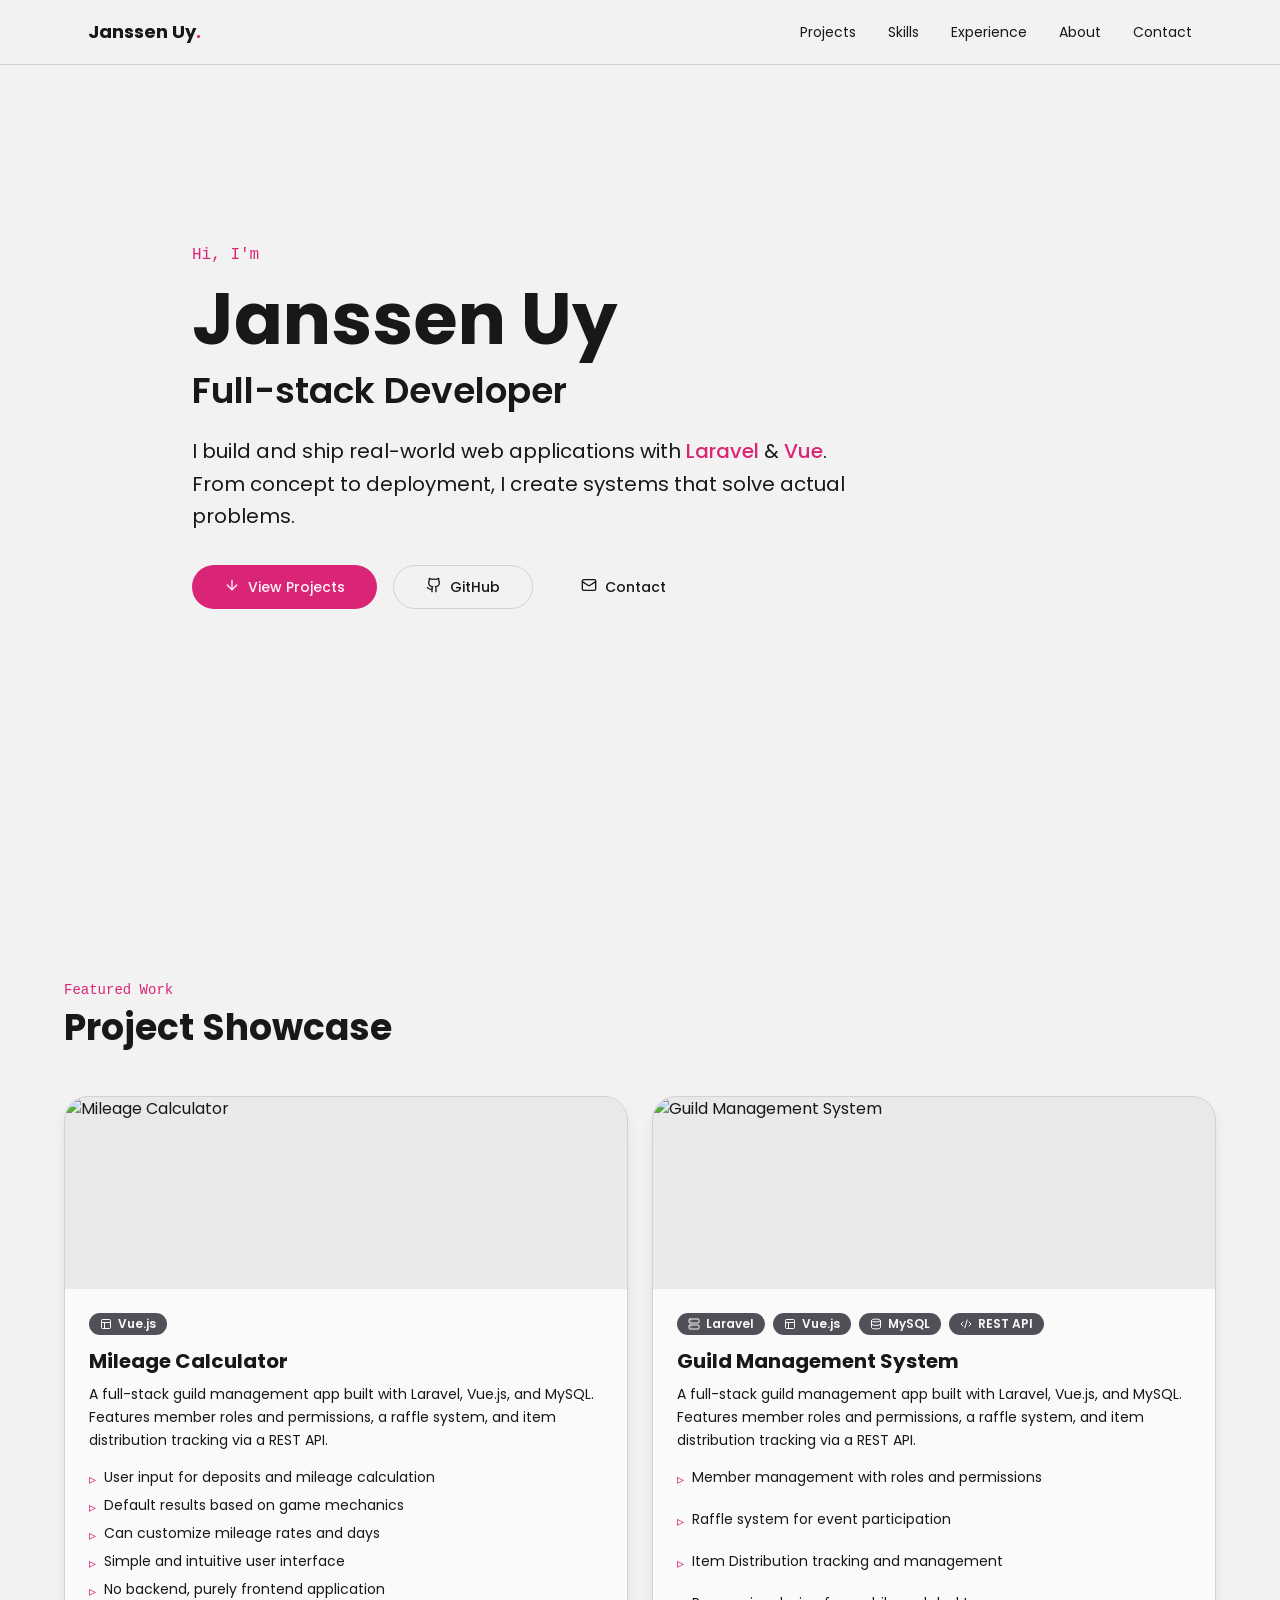
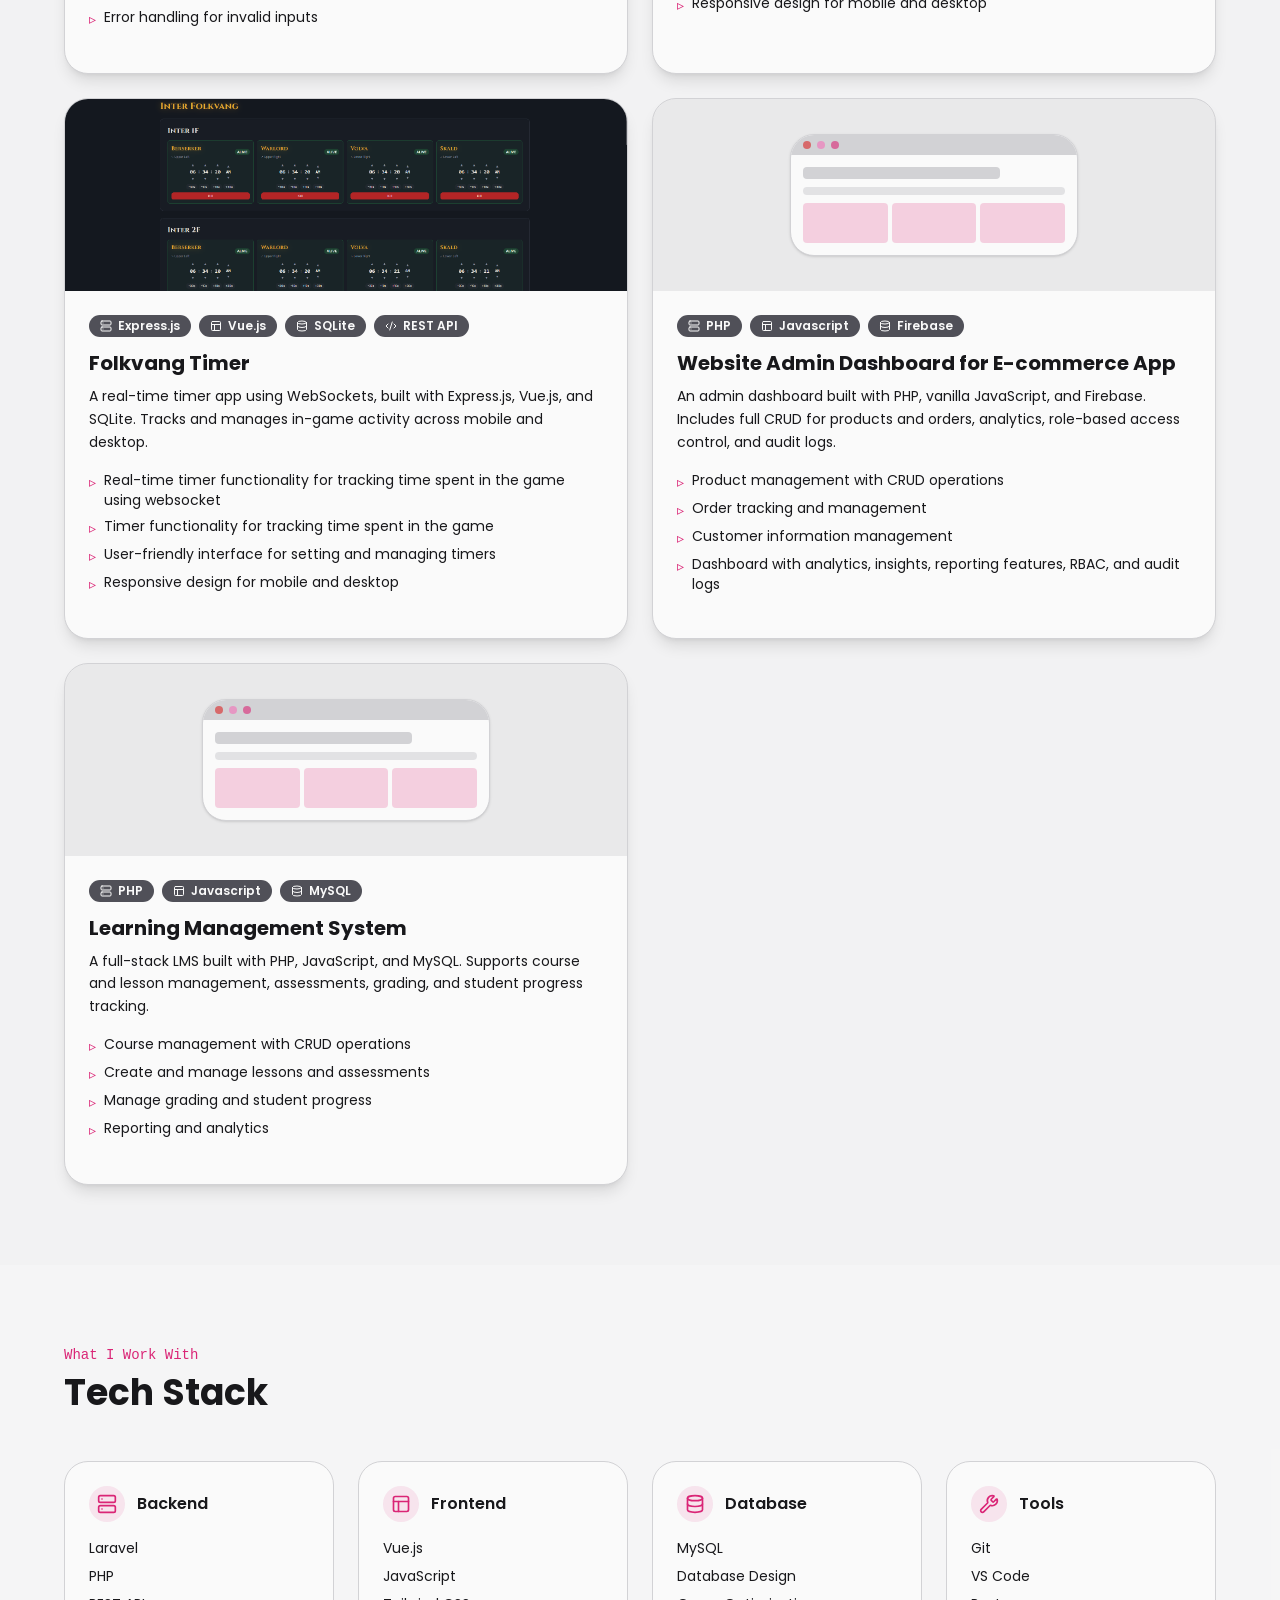
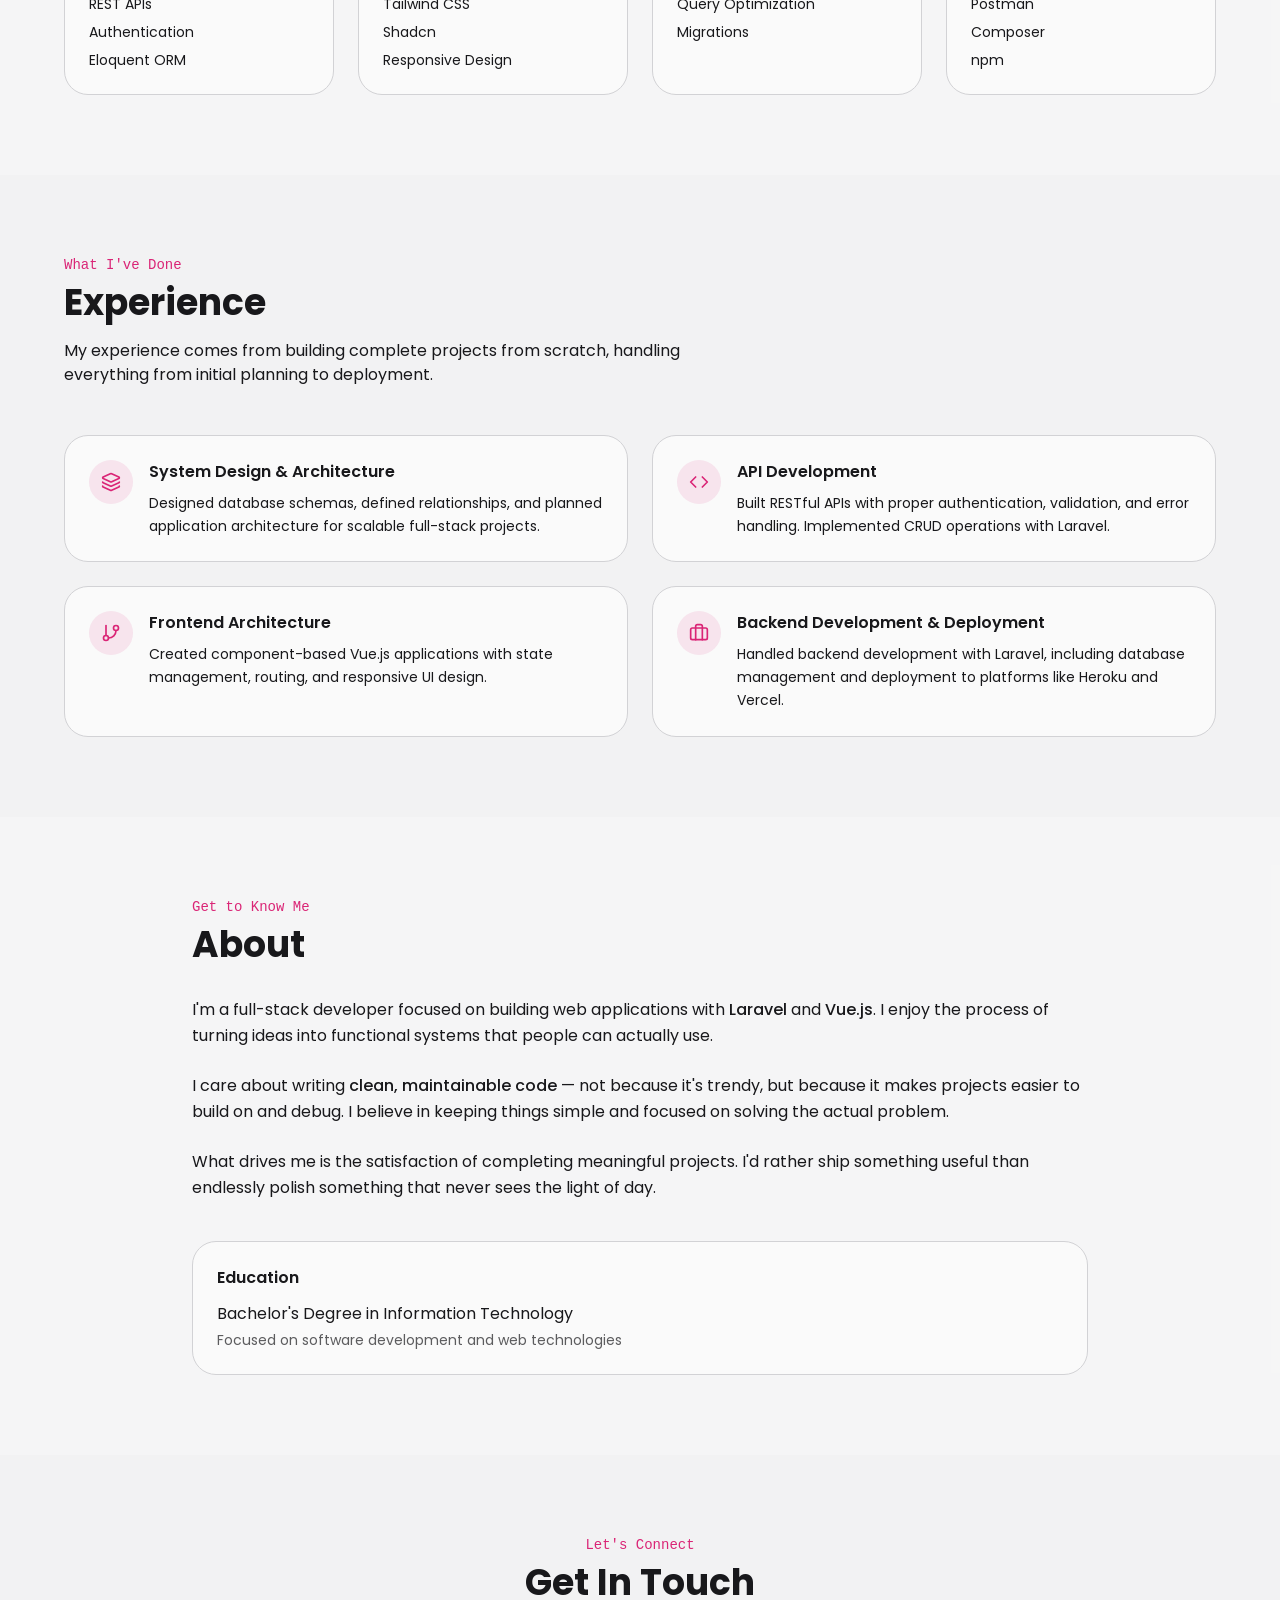
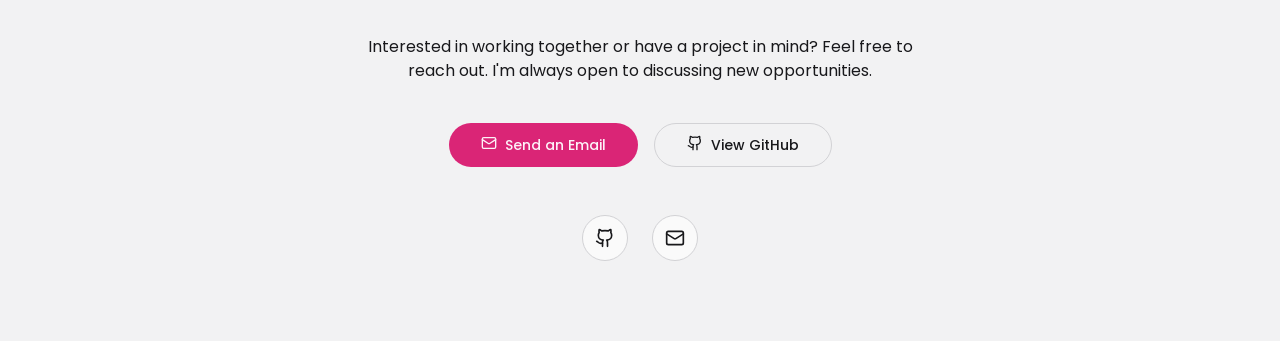
==== commit 879bf77a: "Updates" ====
--- a/index.html
+++ b/index.html
@@ -5,8 +5,8 @@
     <link rel="icon" type="image/svg+xml" href="/vite.svg" />
     <meta name="viewport" content="width=device-width, initial-scale=1.0" />
     <title>portfolio</title>
-    <script type="module" crossorigin src="/assets/index-CREsnvG6.js"></script>
-    <link rel="stylesheet" crossorigin href="/assets/index-Caln79TT.css">
+    <script type="module" crossorigin src="/assets/index-DIJfxO3H.js"></script>
+    <link rel="stylesheet" crossorigin href="/assets/index-B8qMS077.css">
   </head>
   <body>
     <div id="app"></div>
--- a/assets/index-B8qMS077.css
+++ b/assets/index-B8qMS077.css
@@ -0,0 +1 @@
+@import"https://fonts.googleapis.com/css2?family=Poppins:wght@400;500;600;700&display=swap";@import"https://fonts.googleapis.com/css2?family=Merriweather:wght@400;700&display=swap";@import"https://fonts.googleapis.com/css2?family=JetBrains+Mono:wght@400;700&display=swap";@layer components;@layer properties{@supports (((-webkit-hyphens:none)) and (not (margin-trim:inline))) or ((-moz-orient:inline) and (not (color:rgb(from red r g b)))){*,:before,:after,::backdrop{--tw-space-y-reverse:0;--tw-border-style:solid;--tw-leading:initial;--tw-font-weight:initial;--tw-shadow:0 0 #0000;--tw-shadow-color:initial;--tw-shadow-alpha:100%;--tw-inset-shadow:0 0 #0000;--tw-inset-shadow-color:initial;--tw-inset-shadow-alpha:100%;--tw-ring-color:initial;--tw-ring-shadow:0 0 #0000;--tw-inset-ring-color:initial;--tw-inset-ring-shadow:0 0 #0000;--tw-ring-inset:initial;--tw-ring-offset-width:0px;--tw-ring-offset-color:#fff;--tw-ring-offset-shadow:0 0 #0000;--tw-outline-style:solid;--tw-backdrop-blur:initial;--tw-backdrop-brightness:initial;--tw-backdrop-contrast:initial;--tw-backdrop-grayscale:initial;--tw-backdrop-hue-rotate:initial;--tw-backdrop-invert:initial;--tw-backdrop-opacity:initial;--tw-backdrop-saturate:initial;--tw-backdrop-sepia:initial;--tw-duration:initial}}}@layer theme{:root,:host{--font-sans:ui-sans-serif,system-ui,sans-serif,"Apple Color Emoji","Segoe UI Emoji","Segoe UI Symbol","Noto Color Emoji";--font-mono:ui-monospace,SFMono-Regular,Menlo,Monaco,Consolas,"Liberation Mono","Courier New",monospace;--color-black:#000;--color-white:#fff;--spacing:.25rem;--container-xs:20rem;--container-xl:36rem;--container-2xl:42rem;--container-4xl:56rem;--container-6xl:72rem;--text-xs:.75rem;--text-xs--line-height:calc(1/.75);--text-sm:.875rem;--text-sm--line-height:calc(1.25/.875);--text-base:1rem;--text-base--line-height: 1.5 ;--text-lg:1.125rem;--text-lg--line-height:calc(1.75/1.125);--text-xl:1.25rem;--text-xl--line-height:calc(1.75/1.25);--text-2xl:1.5rem;--text-2xl--line-height:calc(2/1.5);--text-3xl:1.875rem;--text-3xl--line-height: 1.2 ;--text-4xl:2.25rem;--text-4xl--line-height:calc(2.5/2.25);--text-6xl:3.75rem;--text-6xl--line-height:1;--text-7xl:4.5rem;--text-7xl--line-height:1;--font-weight-medium:500;--font-weight-semibold:600;--font-weight-bold:700;--leading-relaxed:1.625;--radius-md: calc(1.5rem - 2px) ;--radius-lg:1.5rem;--blur-md:12px;--default-transition-duration:.15s;--default-transition-timing-function:cubic-bezier(.4,0,.2,1);--default-font-family:var(--font-sans);--default-mono-font-family:var(--font-mono);--color-background:#f2f2f3;--color-foreground:#18181b;--color-card:#fafafa;--color-primary:#da2576;--color-primary-foreground:#fdf2f8;--color-secondary:#505058;--color-secondary-foreground:#fafafa;--color-muted:#d2d2d5;--color-muted-foreground:#18181b;--color-accent:#fff0f1;--color-accent-foreground:#f43e60;--color-destructive:#db2424;--color-destructive-foreground:#fef1f1;--color-border:#d2d2d5;--color-input:#d2d2d5;--color-ring:#da2576;--color-chart-1:#f471b7}}@layer base{*,:after,:before,::backdrop{box-sizing:border-box;border:0 solid;margin:0;padding:0}::file-selector-button{box-sizing:border-box;border:0 solid;margin:0;padding:0}html,:host{-webkit-text-size-adjust:100%;tab-size:4;line-height:1.5;font-family:var(--default-font-family,ui-sans-serif,system-ui,sans-serif,"Apple Color Emoji","Segoe UI Emoji","Segoe UI Symbol","Noto Color Emoji");font-feature-settings:var(--default-font-feature-settings,normal);font-variation-settings:var(--default-font-variation-settings,normal);-webkit-tap-highlight-color:transparent}hr{height:0;color:inherit;border-top-width:1px}abbr:where([title]){-webkit-text-decoration:underline dotted;text-decoration:underline dotted}h1,h2,h3,h4,h5,h6{font-size:inherit;font-weight:inherit}a{color:inherit;-webkit-text-decoration:inherit;text-decoration:inherit}b,strong{font-weight:bolder}code,kbd,samp,pre{font-family:var(--default-mono-font-family,ui-monospace,SFMono-Regular,Menlo,Monaco,Consolas,"Liberation Mono","Courier New",monospace);font-feature-settings:var(--default-mono-font-feature-settings,normal);font-variation-settings:var(--default-mono-font-variation-settings,normal);font-size:1em}small{font-size:80%}sub,sup{vertical-align:baseline;font-size:75%;line-height:0;position:relative}sub{bottom:-.25em}sup{top:-.5em}table{text-indent:0;border-color:inherit;border-collapse:collapse}:-moz-focusring{outline:auto}progress{vertical-align:baseline}summary{display:list-item}ol,ul,menu{list-style:none}img,svg,video,canvas,audio,iframe,embed,object{vertical-align:middle;display:block}img,video{max-width:100%;height:auto}button,input,select,optgroup,textarea{font:inherit;font-feature-settings:inherit;font-variation-settings:inherit;letter-spacing:inherit;color:inherit;opacity:1;background-color:#0000;border-radius:0}::file-selector-button{font:inherit;font-feature-settings:inherit;font-variation-settings:inherit;letter-spacing:inherit;color:inherit;opacity:1;background-color:#0000;border-radius:0}:where(select:is([multiple],[size])) optgroup{font-weight:bolder}:where(select:is([multiple],[size])) optgroup option{padding-inline-start:20px}::file-selector-button{margin-inline-end:4px}::placeholder{opacity:1}@supports (not ((-webkit-appearance:-apple-pay-button))) or (contain-intrinsic-size:1px){::placeholder{color:currentColor}@supports (color:color-mix(in lab,red,red)){::placeholder{color:color-mix(in oklab,currentcolor 50%,transparent)}}}textarea{resize:vertical}::-webkit-search-decoration{-webkit-appearance:none}::-webkit-date-and-time-value{min-height:1lh;text-align:inherit}::-webkit-datetime-edit{display:inline-flex}::-webkit-datetime-edit-fields-wrapper{padding:0}::-webkit-datetime-edit{padding-block:0}::-webkit-datetime-edit-year-field{padding-block:0}::-webkit-datetime-edit-month-field{padding-block:0}::-webkit-datetime-edit-day-field{padding-block:0}::-webkit-datetime-edit-hour-field{padding-block:0}::-webkit-datetime-edit-minute-field{padding-block:0}::-webkit-datetime-edit-second-field{padding-block:0}::-webkit-datetime-edit-millisecond-field{padding-block:0}::-webkit-datetime-edit-meridiem-field{padding-block:0}::-webkit-calendar-picker-indicator{line-height:1}:-moz-ui-invalid{box-shadow:none}button,input:where([type=button],[type=reset],[type=submit]){appearance:button}::file-selector-button{appearance:button}::-webkit-inner-spin-button{height:auto}::-webkit-outer-spin-button{height:auto}[hidden]:where(:not([hidden=until-found])){display:none!important}*{border-color:#d2d2d5}body{color:#18181b;background-color:#f2f2f3;font-family:Poppins,ui-sans-serif,system-ui,-apple-system,BlinkMacSystemFont,Segoe UI,Roboto,Helvetica Neue,Arial,Noto Sans,sans-serif}}@layer utilities{.absolute{position:absolute}.fixed{position:fixed}.relative{position:relative}.inset-0{inset:calc(var(--spacing)*0)}.top-0{top:calc(var(--spacing)*0)}.right-0{right:calc(var(--spacing)*0)}.left-0{left:calc(var(--spacing)*0)}.z-10{z-index:10}.z-50{z-index:50}.mx-auto{margin-inline:auto}.mt-0\.5{margin-top:calc(var(--spacing)*.5)}.mt-1{margin-top:calc(var(--spacing)*1)}.mt-2{margin-top:calc(var(--spacing)*2)}.mt-4{margin-top:calc(var(--spacing)*4)}.mt-10{margin-top:calc(var(--spacing)*10)}.mr-2{margin-right:calc(var(--spacing)*2)}.mb-2{margin-bottom:calc(var(--spacing)*2)}.mb-3{margin-bottom:calc(var(--spacing)*3)}.mb-4{margin-bottom:calc(var(--spacing)*4)}.mb-5{margin-bottom:calc(var(--spacing)*5)}.mb-6{margin-bottom:calc(var(--spacing)*6)}.mb-8{margin-bottom:calc(var(--spacing)*8)}.mb-10{margin-bottom:calc(var(--spacing)*10)}.mb-12{margin-bottom:calc(var(--spacing)*12)}.flex{display:flex}.grid{display:grid}.hidden{display:none}.inline-flex{display:inline-flex}.h-2{height:calc(var(--spacing)*2)}.h-3{height:calc(var(--spacing)*3)}.h-4{height:calc(var(--spacing)*4)}.h-5{height:calc(var(--spacing)*5)}.h-9{height:calc(var(--spacing)*9)}.h-10{height:calc(var(--spacing)*10)}.h-11{height:calc(var(--spacing)*11)}.h-16{height:calc(var(--spacing)*16)}.h-48{height:calc(var(--spacing)*48)}.h-full{height:100%}.min-h-\[480px\]{min-height:480px}.min-h-screen{min-height:100vh}.w-2{width:calc(var(--spacing)*2)}.w-3{width:calc(var(--spacing)*3)}.w-3\/4{width:75%}.w-4{width:calc(var(--spacing)*4)}.w-5{width:calc(var(--spacing)*5)}.w-10{width:calc(var(--spacing)*10)}.w-full{width:100%}.max-w-2xl{max-width:var(--container-2xl)}.max-w-4xl{max-width:var(--container-4xl)}.max-w-6xl{max-width:var(--container-6xl)}.max-w-xl{max-width:var(--container-xl)}.max-w-xs{max-width:var(--container-xs)}.flex-1{flex:1}.flex-shrink-0{flex-shrink:0}.cursor-pointer{cursor:pointer}.grid-cols-1{grid-template-columns:repeat(1,minmax(0,1fr))}.grid-cols-3{grid-template-columns:repeat(3,minmax(0,1fr))}.flex-col{flex-direction:column}.flex-wrap{flex-wrap:wrap}.items-center{align-items:center}.items-start{align-items:flex-start}.justify-between{justify-content:space-between}.justify-center{justify-content:center}.justify-end{justify-content:flex-end}.gap-1{gap:calc(var(--spacing)*1)}.gap-1\.5{gap:calc(var(--spacing)*1.5)}.gap-2{gap:calc(var(--spacing)*2)}.gap-3{gap:calc(var(--spacing)*3)}.gap-4{gap:calc(var(--spacing)*4)}.gap-6{gap:calc(var(--spacing)*6)}.gap-8{gap:calc(var(--spacing)*8)}:where(.space-y-2>:not(:last-child)){--tw-space-y-reverse:0;margin-block-start:calc(calc(var(--spacing)*2)*var(--tw-space-y-reverse));margin-block-end:calc(calc(var(--spacing)*2)*calc(1 - var(--tw-space-y-reverse)))}:where(.space-y-6>:not(:last-child)){--tw-space-y-reverse:0;margin-block-start:calc(calc(var(--spacing)*6)*var(--tw-space-y-reverse));margin-block-end:calc(calc(var(--spacing)*6)*calc(1 - var(--tw-space-y-reverse)))}.overflow-hidden{overflow:hidden}.rounded{border-radius:.25rem}.rounded-full{border-radius:3.40282e38px}.rounded-lg{border-radius:var(--radius-lg)}.rounded-md{border-radius:var(--radius-md)}.border{border-style:var(--tw-border-style);border-width:1px}.border-b{border-bottom-style:var(--tw-border-style);border-bottom-width:1px}.border-border{border-color:var(--color-border)}.border-input{border-color:var(--color-input)}.border-transparent{border-color:#0000}.bg-background{background-color:var(--color-background)}.bg-background\/80{background-color:#f2f2f3cc}@supports (color:color-mix(in lab,red,red)){.bg-background\/80{background-color:color-mix(in oklab,var(--color-background)80%,transparent)}}.bg-black\/60{background-color:#0009}@supports (color:color-mix(in lab,red,red)){.bg-black\/60{background-color:color-mix(in oklab,var(--color-black)60%,transparent)}}.bg-card{background-color:var(--color-card)}.bg-card\/50{background-color:#fafafa80}@supports (color:color-mix(in lab,red,red)){.bg-card\/50{background-color:color-mix(in oklab,var(--color-card)50%,transparent)}}.bg-chart-1\/60{background-color:#f471b799}@supports (color:color-mix(in lab,red,red)){.bg-chart-1\/60{background-color:color-mix(in oklab,var(--color-chart-1)60%,transparent)}}.bg-destructive{background-color:var(--color-destructive)}.bg-destructive\/60{background-color:#db242499}@supports (color:color-mix(in lab,red,red)){.bg-destructive\/60{background-color:color-mix(in oklab,var(--color-destructive)60%,transparent)}}.bg-muted{background-color:var(--color-muted)}.bg-muted\/60{background-color:#d2d2d599}@supports (color:color-mix(in lab,red,red)){.bg-muted\/60{background-color:color-mix(in oklab,var(--color-muted)60%,transparent)}}.bg-primary{background-color:var(--color-primary)}.bg-primary\/10{background-color:#da25761a}@supports (color:color-mix(in lab,red,red)){.bg-primary\/10{background-color:color-mix(in oklab,var(--color-primary)10%,transparent)}}.bg-primary\/20{background-color:#da257633}@supports (color:color-mix(in lab,red,red)){.bg-primary\/20{background-color:color-mix(in oklab,var(--color-primary)20%,transparent)}}.bg-primary\/60{background-color:#da257699}@supports (color:color-mix(in lab,red,red)){.bg-primary\/60{background-color:color-mix(in oklab,var(--color-primary)60%,transparent)}}.bg-secondary{background-color:var(--color-secondary)}.bg-secondary\/10{background-color:#5050581a}@supports (color:color-mix(in lab,red,red)){.bg-secondary\/10{background-color:color-mix(in oklab,var(--color-secondary)10%,transparent)}}.bg-secondary\/20{background-color:#50505833}@supports (color:color-mix(in lab,red,red)){.bg-secondary\/20{background-color:color-mix(in oklab,var(--color-secondary)20%,transparent)}}.object-cover{object-fit:cover}.p-2{padding:calc(var(--spacing)*2)}.p-3{padding:calc(var(--spacing)*3)}.p-6{padding:calc(var(--spacing)*6)}.px-2\.5{padding-inline:calc(var(--spacing)*2.5)}.px-3{padding-inline:calc(var(--spacing)*3)}.px-4{padding-inline:calc(var(--spacing)*4)}.px-6{padding-inline:calc(var(--spacing)*6)}.px-8{padding-inline:calc(var(--spacing)*8)}.py-0\.5{padding-block:calc(var(--spacing)*.5)}.py-2{padding-block:calc(var(--spacing)*2)}.py-4{padding-block:calc(var(--spacing)*4)}.py-20{padding-block:calc(var(--spacing)*20)}.text-center{text-align:center}.font-mono{font-family:var(--font-mono)}.text-2xl{font-size:var(--text-2xl);line-height:var(--tw-leading,var(--text-2xl--line-height))}.text-3xl{font-size:var(--text-3xl);line-height:var(--tw-leading,var(--text-3xl--line-height))}.text-4xl{font-size:var(--text-4xl);line-height:var(--tw-leading,var(--text-4xl--line-height))}.text-lg{font-size:var(--text-lg);line-height:var(--tw-leading,var(--text-lg--line-height))}.text-sm{font-size:var(--text-sm);line-height:var(--tw-leading,var(--text-sm--line-height))}.text-xl{font-size:var(--text-xl);line-height:var(--tw-leading,var(--text-xl--line-height))}.text-xs{font-size:var(--text-xs);line-height:var(--tw-leading,var(--text-xs--line-height))}.leading-relaxed{--tw-leading:var(--leading-relaxed);line-height:var(--leading-relaxed)}.font-bold{--tw-font-weight:var(--font-weight-bold);font-weight:var(--font-weight-bold)}.font-medium{--tw-font-weight:var(--font-weight-medium);font-weight:var(--font-weight-medium)}.font-semibold{--tw-font-weight:var(--font-weight-semibold);font-weight:var(--font-weight-semibold)}.whitespace-nowrap{white-space:nowrap}.text-destructive-foreground{color:var(--color-destructive-foreground)}.text-foreground{color:var(--color-foreground)}.text-muted-foreground{color:var(--color-muted-foreground)}.text-muted-foreground\/70{color:#18181bb3}@supports (color:color-mix(in lab,red,red)){.text-muted-foreground\/70{color:color-mix(in oklab,var(--color-muted-foreground)70%,transparent)}}.text-primary{color:var(--color-primary)}.text-primary-foreground{color:var(--color-primary-foreground)}.text-secondary-foreground{color:var(--color-secondary-foreground)}.text-white{color:var(--color-white)}.underline-offset-4{text-underline-offset:4px}.opacity-0{opacity:0}.shadow{--tw-shadow:0 1px 3px 0 var(--tw-shadow-color,#0000001a),0 1px 2px -1px var(--tw-shadow-color,#0000001a);box-shadow:var(--tw-inset-shadow),var(--tw-inset-ring-shadow),var(--tw-ring-offset-shadow),var(--tw-ring-shadow),var(--tw-shadow)}.shadow-lg{--tw-shadow:0 10px 15px -3px var(--tw-shadow-color,#0000001a),0 4px 6px -4px var(--tw-shadow-color,#0000001a);box-shadow:var(--tw-inset-shadow),var(--tw-inset-ring-shadow),var(--tw-ring-offset-shadow),var(--tw-ring-shadow),var(--tw-shadow)}.ring{--tw-ring-shadow:var(--tw-ring-inset,)0 0 0 calc(1px + var(--tw-ring-offset-width))var(--tw-ring-color,currentcolor);box-shadow:var(--tw-inset-shadow),var(--tw-inset-ring-shadow),var(--tw-ring-offset-shadow),var(--tw-ring-shadow),var(--tw-shadow)}.ring-offset-background{--tw-ring-offset-color:var(--color-background)}.outline{outline-style:var(--tw-outline-style);outline-width:1px}.backdrop-blur-md{--tw-backdrop-blur:blur(var(--blur-md));-webkit-backdrop-filter:var(--tw-backdrop-blur,)var(--tw-backdrop-brightness,)var(--tw-backdrop-contrast,)var(--tw-backdrop-grayscale,)var(--tw-backdrop-hue-rotate,)var(--tw-backdrop-invert,)var(--tw-backdrop-opacity,)var(--tw-backdrop-saturate,)var(--tw-backdrop-sepia,);backdrop-filter:var(--tw-backdrop-blur,)var(--tw-backdrop-brightness,)var(--tw-backdrop-contrast,)var(--tw-backdrop-grayscale,)var(--tw-backdrop-hue-rotate,)var(--tw-backdrop-invert,)var(--tw-backdrop-opacity,)var(--tw-backdrop-saturate,)var(--tw-backdrop-sepia,)}.transition-colors{transition-property:color,background-color,border-color,outline-color,text-decoration-color,fill,stroke,--tw-gradient-from,--tw-gradient-via,--tw-gradient-to;transition-timing-function:var(--tw-ease,var(--default-transition-timing-function));transition-duration:var(--tw-duration,var(--default-transition-duration))}.transition-opacity{transition-property:opacity;transition-timing-function:var(--tw-ease,var(--default-transition-timing-function));transition-duration:var(--tw-duration,var(--default-transition-duration))}.duration-300{--tw-duration:.3s;transition-duration:.3s}@media(hover:hover){.group-hover\:opacity-0:is(:where(.group):hover *){opacity:0}.group-hover\:opacity-100:is(:where(.group):hover *){opacity:1}.hover\:cursor-not-allowed:hover{cursor:not-allowed}.hover\:border-primary:hover{border-color:var(--color-primary)}.hover\:border-primary\/50:hover{border-color:#da257680}@supports (color:color-mix(in lab,red,red)){.hover\:border-primary\/50:hover{border-color:color-mix(in oklab,var(--color-primary)50%,transparent)}}.hover\:bg-accent:hover{background-color:var(--color-accent)}.hover\:bg-destructive\/80:hover{background-color:#db2424cc}@supports (color:color-mix(in lab,red,red)){.hover\:bg-destructive\/80:hover{background-color:color-mix(in oklab,var(--color-destructive)80%,transparent)}}.hover\:bg-destructive\/90:hover{background-color:#db2424e6}@supports (color:color-mix(in lab,red,red)){.hover\:bg-destructive\/90:hover{background-color:color-mix(in oklab,var(--color-destructive)90%,transparent)}}.hover\:bg-primary\/80:hover{background-color:#da2576cc}@supports (color:color-mix(in lab,red,red)){.hover\:bg-primary\/80:hover{background-color:color-mix(in oklab,var(--color-primary)80%,transparent)}}.hover\:bg-primary\/90:hover{background-color:#da2576e6}@supports (color:color-mix(in lab,red,red)){.hover\:bg-primary\/90:hover{background-color:color-mix(in oklab,var(--color-primary)90%,transparent)}}.hover\:bg-secondary\/80:hover{background-color:#505058cc}@supports (color:color-mix(in lab,red,red)){.hover\:bg-secondary\/80:hover{background-color:color-mix(in oklab,var(--color-secondary)80%,transparent)}}.hover\:text-accent-foreground:hover{color:var(--color-accent-foreground)}.hover\:text-foreground:hover{color:var(--color-foreground)}.hover\:text-primary:hover{color:var(--color-primary)}.hover\:underline:hover{text-decoration-line:underline}}.focus\:ring-2:focus{--tw-ring-shadow:var(--tw-ring-inset,)0 0 0 calc(2px + var(--tw-ring-offset-width))var(--tw-ring-color,currentcolor);box-shadow:var(--tw-inset-shadow),var(--tw-inset-ring-shadow),var(--tw-ring-offset-shadow),var(--tw-ring-shadow),var(--tw-shadow)}.focus\:ring-ring:focus{--tw-ring-color:var(--color-ring)}.focus\:ring-offset-2:focus{--tw-ring-offset-width:2px;--tw-ring-offset-shadow:var(--tw-ring-inset,)0 0 0 var(--tw-ring-offset-width)var(--tw-ring-offset-color)}.focus\:outline-none:focus{--tw-outline-style:none;outline-style:none}.focus-visible\:ring-2:focus-visible{--tw-ring-shadow:var(--tw-ring-inset,)0 0 0 calc(2px + var(--tw-ring-offset-width))var(--tw-ring-color,currentcolor);box-shadow:var(--tw-inset-shadow),var(--tw-inset-ring-shadow),var(--tw-ring-offset-shadow),var(--tw-ring-shadow),var(--tw-shadow)}.focus-visible\:ring-ring:focus-visible{--tw-ring-color:var(--color-ring)}.focus-visible\:ring-offset-2:focus-visible{--tw-ring-offset-width:2px;--tw-ring-offset-shadow:var(--tw-ring-inset,)0 0 0 var(--tw-ring-offset-width)var(--tw-ring-offset-color)}.focus-visible\:outline-none:focus-visible{--tw-outline-style:none;outline-style:none}.disabled\:pointer-events-none:disabled{pointer-events:none}.disabled\:opacity-50:disabled{opacity:.5}@media(min-width:40rem){.sm\:grid-cols-2{grid-template-columns:repeat(2,minmax(0,1fr))}.sm\:flex-row{flex-direction:row}}@media(min-width:48rem){.md\:flex{display:flex}.md\:hidden{display:none}.md\:grid-cols-2{grid-template-columns:repeat(2,minmax(0,1fr))}.md\:py-0{padding-block:calc(var(--spacing)*0)}.md\:text-3xl{font-size:var(--text-3xl);line-height:var(--tw-leading,var(--text-3xl--line-height))}.md\:text-4xl{font-size:var(--text-4xl);line-height:var(--tw-leading,var(--text-4xl--line-height))}.md\:text-6xl{font-size:var(--text-6xl);line-height:var(--tw-leading,var(--text-6xl--line-height))}.md\:text-base{font-size:var(--text-base);line-height:var(--tw-leading,var(--text-base--line-height))}.md\:text-xl{font-size:var(--text-xl);line-height:var(--tw-leading,var(--text-xl--line-height))}}@media(min-width:64rem){.lg\:grid-cols-4{grid-template-columns:repeat(4,minmax(0,1fr))}.lg\:text-4xl{font-size:var(--text-4xl);line-height:var(--tw-leading,var(--text-4xl--line-height))}.lg\:text-7xl{font-size:var(--text-7xl);line-height:var(--tw-leading,var(--text-7xl--line-height))}}.\[\&_svg\]\:pointer-events-none svg{pointer-events:none}.\[\&_svg\]\:size-4 svg{width:calc(var(--spacing)*4);height:calc(var(--spacing)*4)}.\[\&_svg\]\:shrink-0 svg{flex-shrink:0}}html{scroll-behavior:smooth}@property --tw-space-y-reverse{syntax:"*";inherits:false;initial-value:0}@property --tw-border-style{syntax:"*";inherits:false;initial-value:solid}@property --tw-leading{syntax:"*";inherits:false}@property --tw-font-weight{syntax:"*";inherits:false}@property --tw-shadow{syntax:"*";inherits:false;initial-value:0 0 #0000}@property --tw-shadow-color{syntax:"*";inherits:false}@property --tw-shadow-alpha{syntax:"<percentage>";inherits:false;initial-value:100%}@property --tw-inset-shadow{syntax:"*";inherits:false;initial-value:0 0 #0000}@property --tw-inset-shadow-color{syntax:"*";inherits:false}@property --tw-inset-shadow-alpha{syntax:"<percentage>";inherits:false;initial-value:100%}@property --tw-ring-color{syntax:"*";inherits:false}@property --tw-ring-shadow{syntax:"*";inherits:false;initial-value:0 0 #0000}@property --tw-inset-ring-color{syntax:"*";inherits:false}@property --tw-inset-ring-shadow{syntax:"*";inherits:false;initial-value:0 0 #0000}@property --tw-ring-inset{syntax:"*";inherits:false}@property --tw-ring-offset-width{syntax:"<length>";inherits:false;initial-value:0}@property --tw-ring-offset-color{syntax:"*";inherits:false;initial-value:#fff}@property --tw-ring-offset-shadow{syntax:"*";inherits:false;initial-value:0 0 #0000}@property --tw-outline-style{syntax:"*";inherits:false;initial-value:solid}@property --tw-backdrop-blur{syntax:"*";inherits:false}@property --tw-backdrop-brightness{syntax:"*";inherits:false}@property --tw-backdrop-contrast{syntax:"*";inherits:false}@property --tw-backdrop-grayscale{syntax:"*";inherits:false}@property --tw-backdrop-hue-rotate{syntax:"*";inherits:false}@property --tw-backdrop-invert{syntax:"*";inherits:false}@property --tw-backdrop-opacity{syntax:"*";inherits:false}@property --tw-backdrop-saturate{syntax:"*";inherits:false}@property --tw-backdrop-sepia{syntax:"*";inherits:false}@property --tw-duration{syntax:"*";inherits:false}
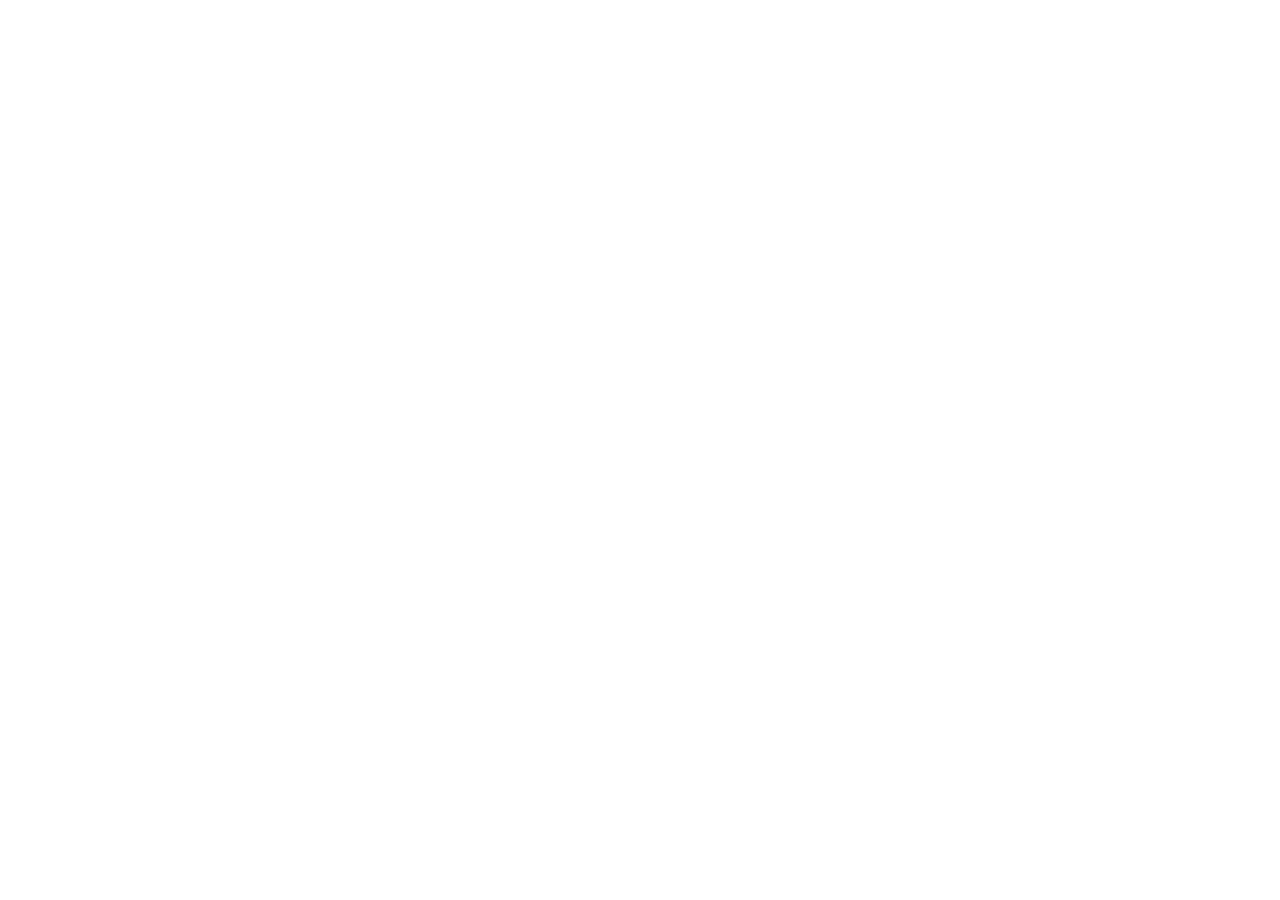
==== commit 8cbda8c9: "feat: change title and icon" ====
--- a/index.html
+++ b/index.html
@@ -2,13 +2,12 @@
 <html lang="en">
   <head>
     <meta charset="UTF-8" />
-    <link rel="icon" type="image/svg+xml" href="/vite.svg" />
+    <link rel="icon" type="image/svg+xml" href="/icon.png" />
     <meta name="viewport" content="width=device-width, initial-scale=1.0" />
-    <title>portfolio</title>
-    <script type="module" crossorigin src="/assets/index-DIJfxO3H.js"></script>
-    <link rel="stylesheet" crossorigin href="/assets/index-B8qMS077.css">
+    <title>Portfolio</title>
   </head>
   <body>
     <div id="app"></div>
+    <script type="module" src="/src/main.js"></script>
   </body>
 </html>
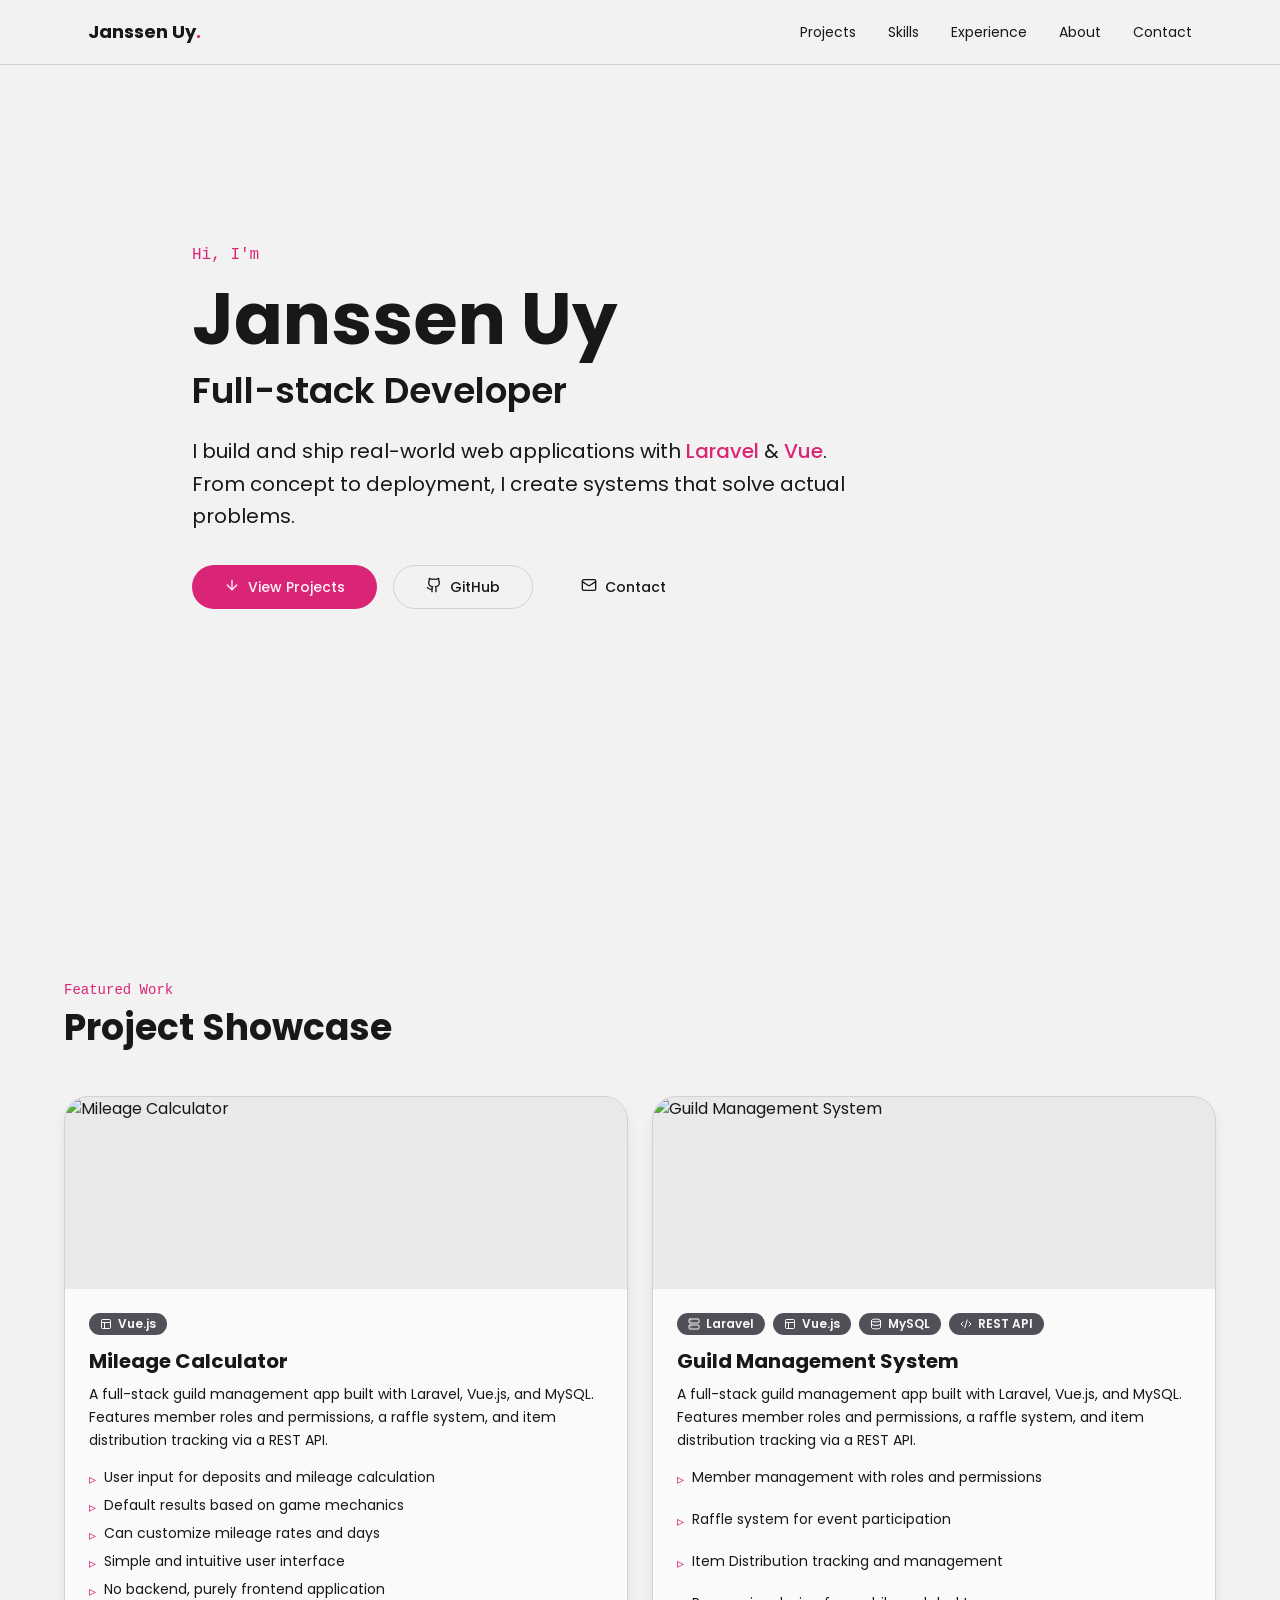
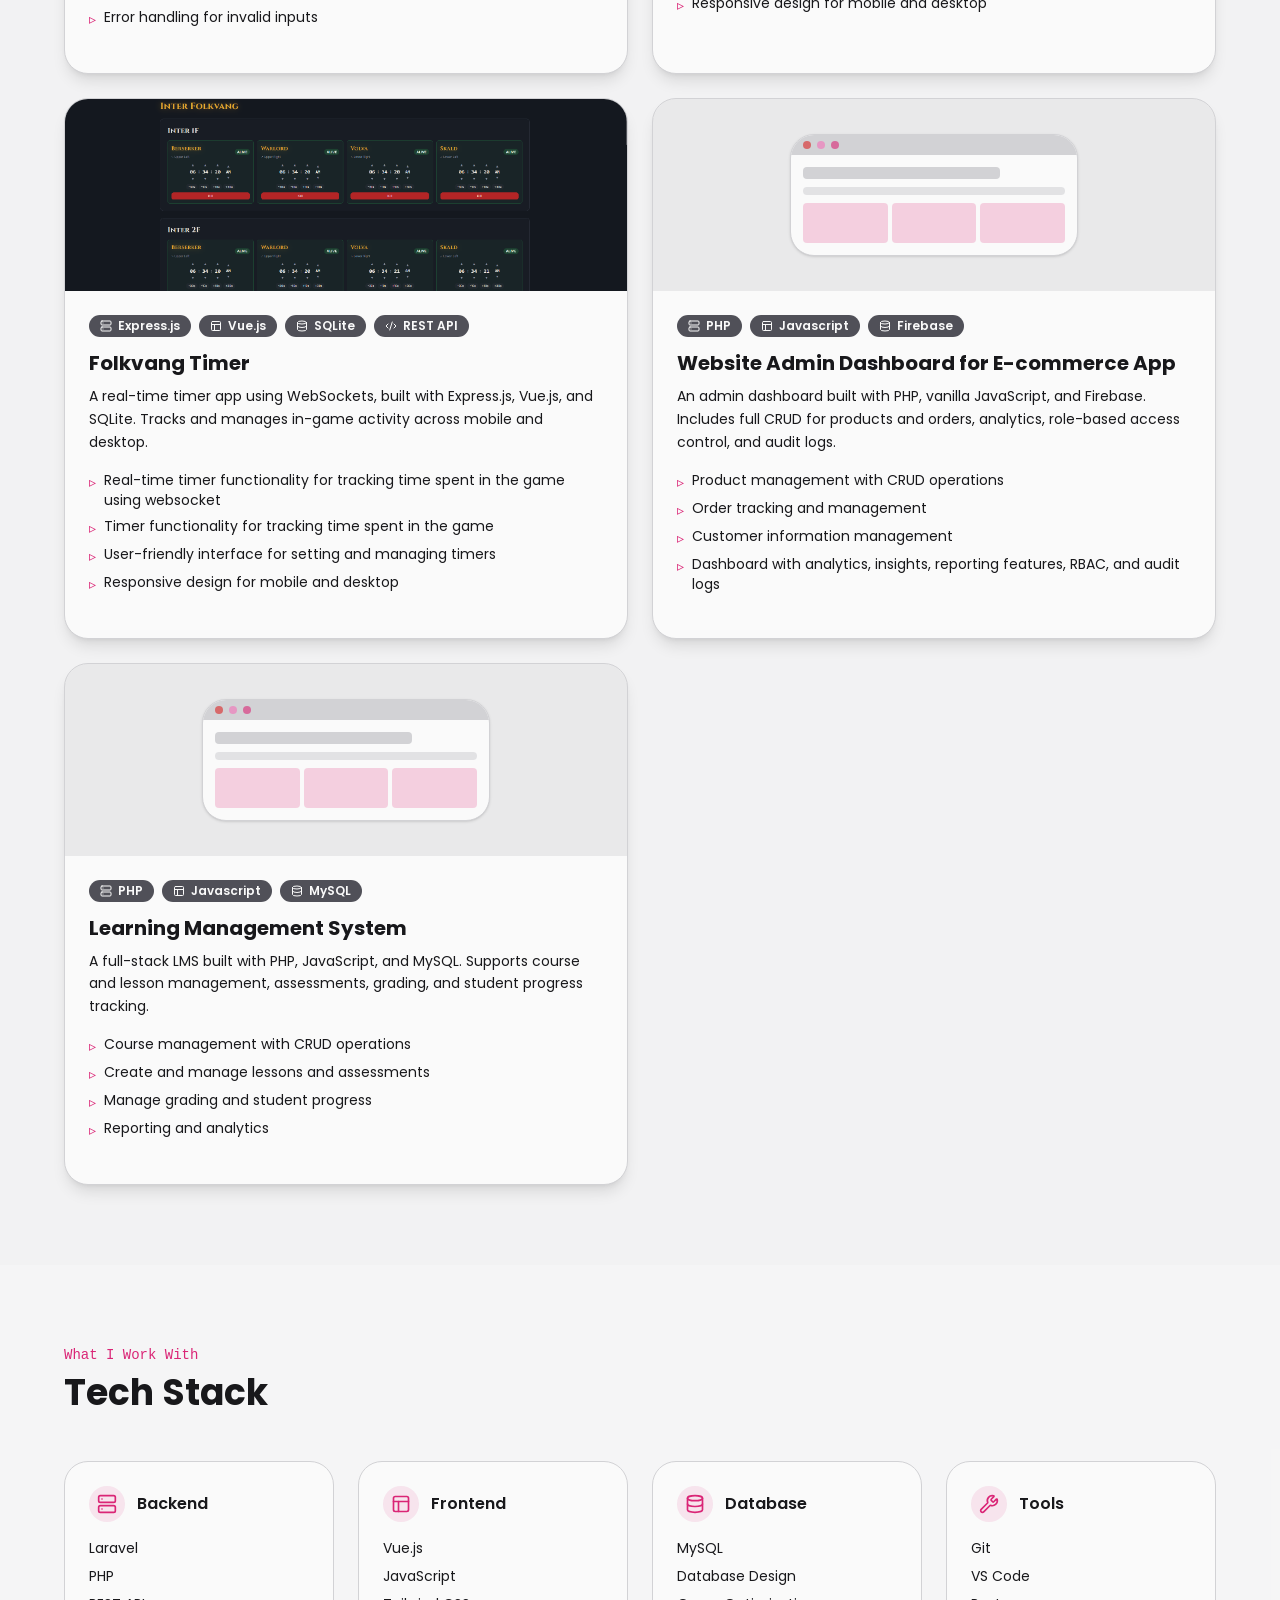
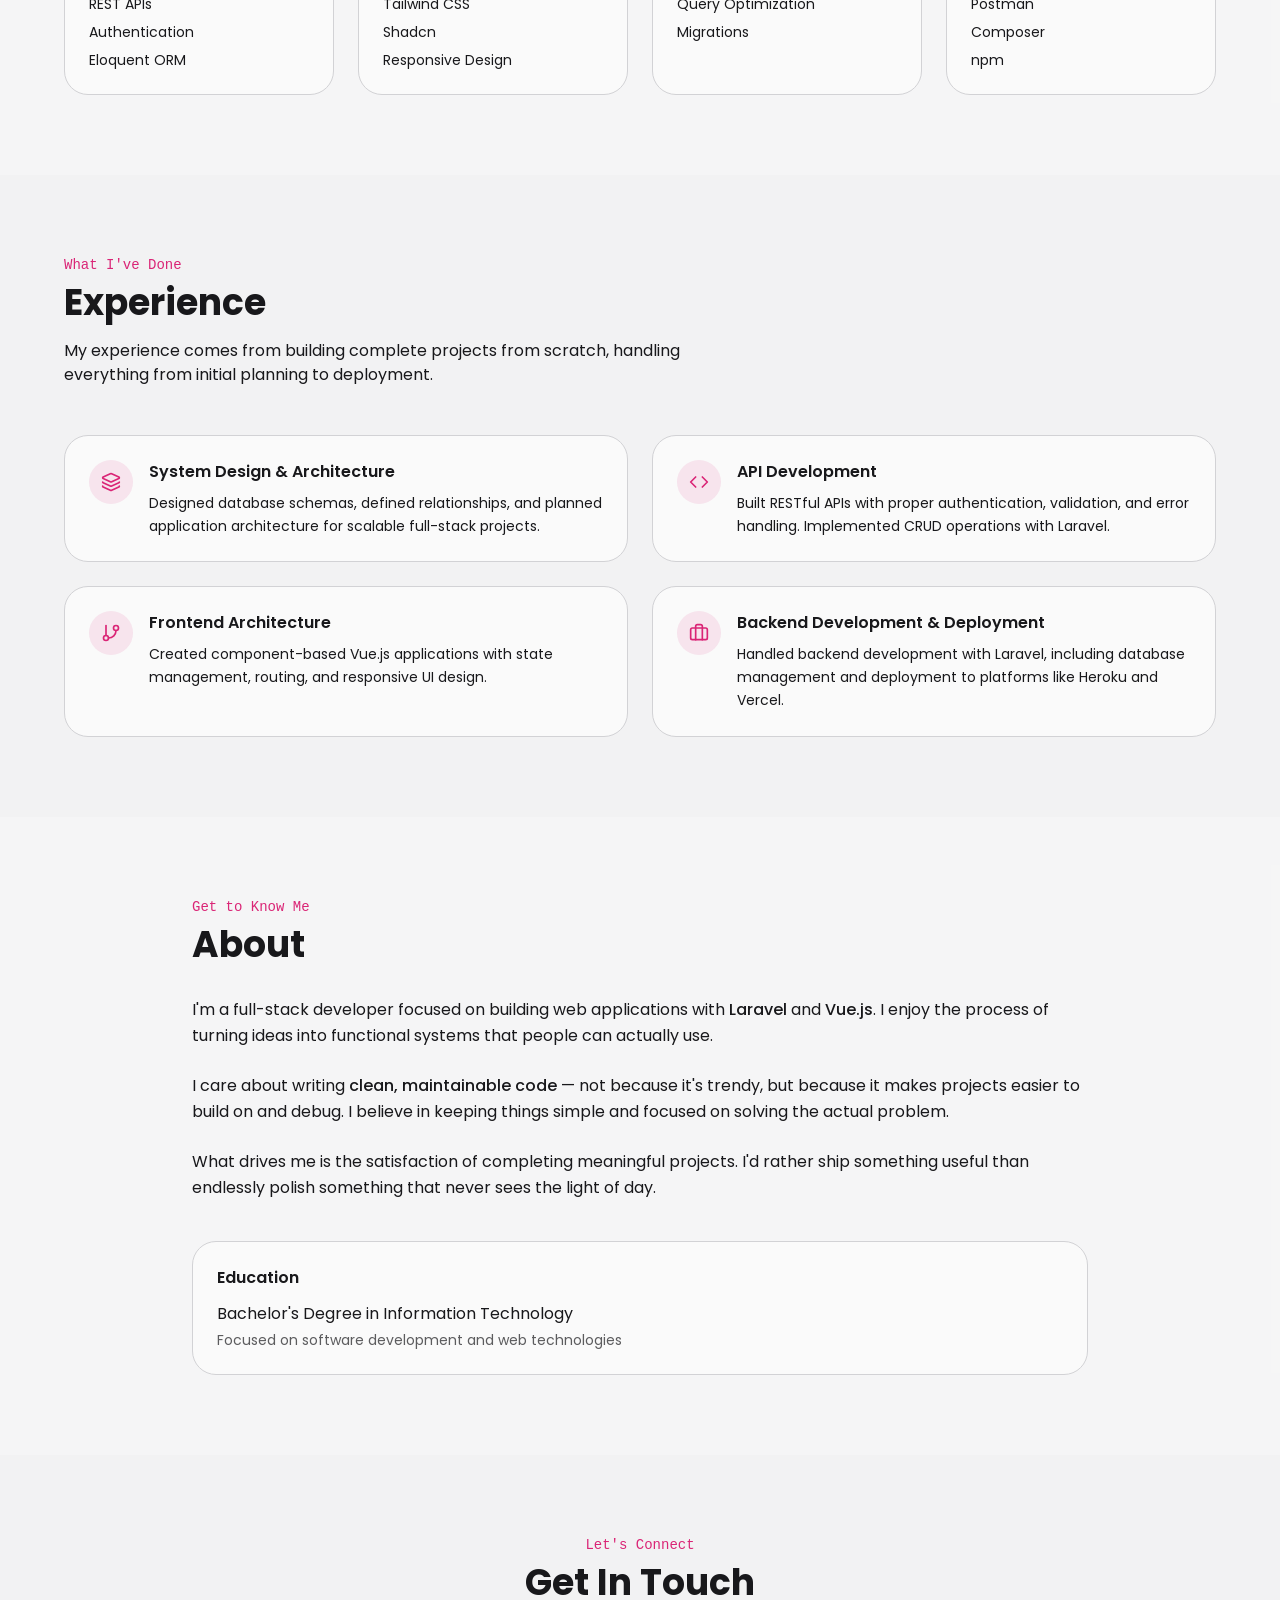
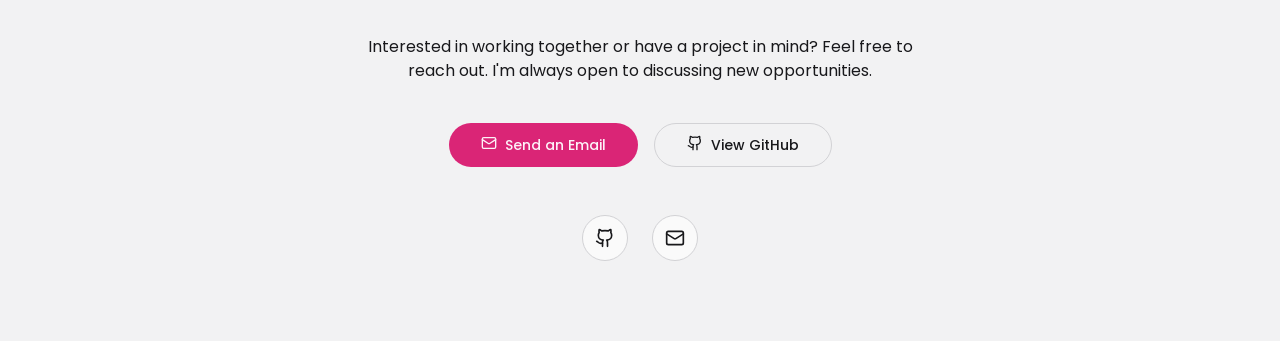
==== commit ed5b2d28: "Updates" ====
--- a/index.html
+++ b/index.html
@@ -5,9 +5,10 @@
     <link rel="icon" type="image/svg+xml" href="/icon.png" />
     <meta name="viewport" content="width=device-width, initial-scale=1.0" />
     <title>Portfolio</title>
+    <script type="module" crossorigin src="/assets/index-DIJfxO3H.js"></script>
+    <link rel="stylesheet" crossorigin href="/assets/index-B8qMS077.css">
   </head>
   <body>
     <div id="app"></div>
-    <script type="module" src="/src/main.js"></script>
   </body>
 </html>
--- a/assets/index-B8qMS077.css
+++ b/assets/index-B8qMS077.css
@@ -0,0 +1 @@
+@import"https://fonts.googleapis.com/css2?family=Poppins:wght@400;500;600;700&display=swap";@import"https://fonts.googleapis.com/css2?family=Merriweather:wght@400;700&display=swap";@import"https://fonts.googleapis.com/css2?family=JetBrains+Mono:wght@400;700&display=swap";@layer components;@layer properties{@supports (((-webkit-hyphens:none)) and (not (margin-trim:inline))) or ((-moz-orient:inline) and (not (color:rgb(from red r g b)))){*,:before,:after,::backdrop{--tw-space-y-reverse:0;--tw-border-style:solid;--tw-leading:initial;--tw-font-weight:initial;--tw-shadow:0 0 #0000;--tw-shadow-color:initial;--tw-shadow-alpha:100%;--tw-inset-shadow:0 0 #0000;--tw-inset-shadow-color:initial;--tw-inset-shadow-alpha:100%;--tw-ring-color:initial;--tw-ring-shadow:0 0 #0000;--tw-inset-ring-color:initial;--tw-inset-ring-shadow:0 0 #0000;--tw-ring-inset:initial;--tw-ring-offset-width:0px;--tw-ring-offset-color:#fff;--tw-ring-offset-shadow:0 0 #0000;--tw-outline-style:solid;--tw-backdrop-blur:initial;--tw-backdrop-brightness:initial;--tw-backdrop-contrast:initial;--tw-backdrop-grayscale:initial;--tw-backdrop-hue-rotate:initial;--tw-backdrop-invert:initial;--tw-backdrop-opacity:initial;--tw-backdrop-saturate:initial;--tw-backdrop-sepia:initial;--tw-duration:initial}}}@layer theme{:root,:host{--font-sans:ui-sans-serif,system-ui,sans-serif,"Apple Color Emoji","Segoe UI Emoji","Segoe UI Symbol","Noto Color Emoji";--font-mono:ui-monospace,SFMono-Regular,Menlo,Monaco,Consolas,"Liberation Mono","Courier New",monospace;--color-black:#000;--color-white:#fff;--spacing:.25rem;--container-xs:20rem;--container-xl:36rem;--container-2xl:42rem;--container-4xl:56rem;--container-6xl:72rem;--text-xs:.75rem;--text-xs--line-height:calc(1/.75);--text-sm:.875rem;--text-sm--line-height:calc(1.25/.875);--text-base:1rem;--text-base--line-height: 1.5 ;--text-lg:1.125rem;--text-lg--line-height:calc(1.75/1.125);--text-xl:1.25rem;--text-xl--line-height:calc(1.75/1.25);--text-2xl:1.5rem;--text-2xl--line-height:calc(2/1.5);--text-3xl:1.875rem;--text-3xl--line-height: 1.2 ;--text-4xl:2.25rem;--text-4xl--line-height:calc(2.5/2.25);--text-6xl:3.75rem;--text-6xl--line-height:1;--text-7xl:4.5rem;--text-7xl--line-height:1;--font-weight-medium:500;--font-weight-semibold:600;--font-weight-bold:700;--leading-relaxed:1.625;--radius-md: calc(1.5rem - 2px) ;--radius-lg:1.5rem;--blur-md:12px;--default-transition-duration:.15s;--default-transition-timing-function:cubic-bezier(.4,0,.2,1);--default-font-family:var(--font-sans);--default-mono-font-family:var(--font-mono);--color-background:#f2f2f3;--color-foreground:#18181b;--color-card:#fafafa;--color-primary:#da2576;--color-primary-foreground:#fdf2f8;--color-secondary:#505058;--color-secondary-foreground:#fafafa;--color-muted:#d2d2d5;--color-muted-foreground:#18181b;--color-accent:#fff0f1;--color-accent-foreground:#f43e60;--color-destructive:#db2424;--color-destructive-foreground:#fef1f1;--color-border:#d2d2d5;--color-input:#d2d2d5;--color-ring:#da2576;--color-chart-1:#f471b7}}@layer base{*,:after,:before,::backdrop{box-sizing:border-box;border:0 solid;margin:0;padding:0}::file-selector-button{box-sizing:border-box;border:0 solid;margin:0;padding:0}html,:host{-webkit-text-size-adjust:100%;tab-size:4;line-height:1.5;font-family:var(--default-font-family,ui-sans-serif,system-ui,sans-serif,"Apple Color Emoji","Segoe UI Emoji","Segoe UI Symbol","Noto Color Emoji");font-feature-settings:var(--default-font-feature-settings,normal);font-variation-settings:var(--default-font-variation-settings,normal);-webkit-tap-highlight-color:transparent}hr{height:0;color:inherit;border-top-width:1px}abbr:where([title]){-webkit-text-decoration:underline dotted;text-decoration:underline dotted}h1,h2,h3,h4,h5,h6{font-size:inherit;font-weight:inherit}a{color:inherit;-webkit-text-decoration:inherit;text-decoration:inherit}b,strong{font-weight:bolder}code,kbd,samp,pre{font-family:var(--default-mono-font-family,ui-monospace,SFMono-Regular,Menlo,Monaco,Consolas,"Liberation Mono","Courier New",monospace);font-feature-settings:var(--default-mono-font-feature-settings,normal);font-variation-settings:var(--default-mono-font-variation-settings,normal);font-size:1em}small{font-size:80%}sub,sup{vertical-align:baseline;font-size:75%;line-height:0;position:relative}sub{bottom:-.25em}sup{top:-.5em}table{text-indent:0;border-color:inherit;border-collapse:collapse}:-moz-focusring{outline:auto}progress{vertical-align:baseline}summary{display:list-item}ol,ul,menu{list-style:none}img,svg,video,canvas,audio,iframe,embed,object{vertical-align:middle;display:block}img,video{max-width:100%;height:auto}button,input,select,optgroup,textarea{font:inherit;font-feature-settings:inherit;font-variation-settings:inherit;letter-spacing:inherit;color:inherit;opacity:1;background-color:#0000;border-radius:0}::file-selector-button{font:inherit;font-feature-settings:inherit;font-variation-settings:inherit;letter-spacing:inherit;color:inherit;opacity:1;background-color:#0000;border-radius:0}:where(select:is([multiple],[size])) optgroup{font-weight:bolder}:where(select:is([multiple],[size])) optgroup option{padding-inline-start:20px}::file-selector-button{margin-inline-end:4px}::placeholder{opacity:1}@supports (not ((-webkit-appearance:-apple-pay-button))) or (contain-intrinsic-size:1px){::placeholder{color:currentColor}@supports (color:color-mix(in lab,red,red)){::placeholder{color:color-mix(in oklab,currentcolor 50%,transparent)}}}textarea{resize:vertical}::-webkit-search-decoration{-webkit-appearance:none}::-webkit-date-and-time-value{min-height:1lh;text-align:inherit}::-webkit-datetime-edit{display:inline-flex}::-webkit-datetime-edit-fields-wrapper{padding:0}::-webkit-datetime-edit{padding-block:0}::-webkit-datetime-edit-year-field{padding-block:0}::-webkit-datetime-edit-month-field{padding-block:0}::-webkit-datetime-edit-day-field{padding-block:0}::-webkit-datetime-edit-hour-field{padding-block:0}::-webkit-datetime-edit-minute-field{padding-block:0}::-webkit-datetime-edit-second-field{padding-block:0}::-webkit-datetime-edit-millisecond-field{padding-block:0}::-webkit-datetime-edit-meridiem-field{padding-block:0}::-webkit-calendar-picker-indicator{line-height:1}:-moz-ui-invalid{box-shadow:none}button,input:where([type=button],[type=reset],[type=submit]){appearance:button}::file-selector-button{appearance:button}::-webkit-inner-spin-button{height:auto}::-webkit-outer-spin-button{height:auto}[hidden]:where(:not([hidden=until-found])){display:none!important}*{border-color:#d2d2d5}body{color:#18181b;background-color:#f2f2f3;font-family:Poppins,ui-sans-serif,system-ui,-apple-system,BlinkMacSystemFont,Segoe UI,Roboto,Helvetica Neue,Arial,Noto Sans,sans-serif}}@layer utilities{.absolute{position:absolute}.fixed{position:fixed}.relative{position:relative}.inset-0{inset:calc(var(--spacing)*0)}.top-0{top:calc(var(--spacing)*0)}.right-0{right:calc(var(--spacing)*0)}.left-0{left:calc(var(--spacing)*0)}.z-10{z-index:10}.z-50{z-index:50}.mx-auto{margin-inline:auto}.mt-0\.5{margin-top:calc(var(--spacing)*.5)}.mt-1{margin-top:calc(var(--spacing)*1)}.mt-2{margin-top:calc(var(--spacing)*2)}.mt-4{margin-top:calc(var(--spacing)*4)}.mt-10{margin-top:calc(var(--spacing)*10)}.mr-2{margin-right:calc(var(--spacing)*2)}.mb-2{margin-bottom:calc(var(--spacing)*2)}.mb-3{margin-bottom:calc(var(--spacing)*3)}.mb-4{margin-bottom:calc(var(--spacing)*4)}.mb-5{margin-bottom:calc(var(--spacing)*5)}.mb-6{margin-bottom:calc(var(--spacing)*6)}.mb-8{margin-bottom:calc(var(--spacing)*8)}.mb-10{margin-bottom:calc(var(--spacing)*10)}.mb-12{margin-bottom:calc(var(--spacing)*12)}.flex{display:flex}.grid{display:grid}.hidden{display:none}.inline-flex{display:inline-flex}.h-2{height:calc(var(--spacing)*2)}.h-3{height:calc(var(--spacing)*3)}.h-4{height:calc(var(--spacing)*4)}.h-5{height:calc(var(--spacing)*5)}.h-9{height:calc(var(--spacing)*9)}.h-10{height:calc(var(--spacing)*10)}.h-11{height:calc(var(--spacing)*11)}.h-16{height:calc(var(--spacing)*16)}.h-48{height:calc(var(--spacing)*48)}.h-full{height:100%}.min-h-\[480px\]{min-height:480px}.min-h-screen{min-height:100vh}.w-2{width:calc(var(--spacing)*2)}.w-3{width:calc(var(--spacing)*3)}.w-3\/4{width:75%}.w-4{width:calc(var(--spacing)*4)}.w-5{width:calc(var(--spacing)*5)}.w-10{width:calc(var(--spacing)*10)}.w-full{width:100%}.max-w-2xl{max-width:var(--container-2xl)}.max-w-4xl{max-width:var(--container-4xl)}.max-w-6xl{max-width:var(--container-6xl)}.max-w-xl{max-width:var(--container-xl)}.max-w-xs{max-width:var(--container-xs)}.flex-1{flex:1}.flex-shrink-0{flex-shrink:0}.cursor-pointer{cursor:pointer}.grid-cols-1{grid-template-columns:repeat(1,minmax(0,1fr))}.grid-cols-3{grid-template-columns:repeat(3,minmax(0,1fr))}.flex-col{flex-direction:column}.flex-wrap{flex-wrap:wrap}.items-center{align-items:center}.items-start{align-items:flex-start}.justify-between{justify-content:space-between}.justify-center{justify-content:center}.justify-end{justify-content:flex-end}.gap-1{gap:calc(var(--spacing)*1)}.gap-1\.5{gap:calc(var(--spacing)*1.5)}.gap-2{gap:calc(var(--spacing)*2)}.gap-3{gap:calc(var(--spacing)*3)}.gap-4{gap:calc(var(--spacing)*4)}.gap-6{gap:calc(var(--spacing)*6)}.gap-8{gap:calc(var(--spacing)*8)}:where(.space-y-2>:not(:last-child)){--tw-space-y-reverse:0;margin-block-start:calc(calc(var(--spacing)*2)*var(--tw-space-y-reverse));margin-block-end:calc(calc(var(--spacing)*2)*calc(1 - var(--tw-space-y-reverse)))}:where(.space-y-6>:not(:last-child)){--tw-space-y-reverse:0;margin-block-start:calc(calc(var(--spacing)*6)*var(--tw-space-y-reverse));margin-block-end:calc(calc(var(--spacing)*6)*calc(1 - var(--tw-space-y-reverse)))}.overflow-hidden{overflow:hidden}.rounded{border-radius:.25rem}.rounded-full{border-radius:3.40282e38px}.rounded-lg{border-radius:var(--radius-lg)}.rounded-md{border-radius:var(--radius-md)}.border{border-style:var(--tw-border-style);border-width:1px}.border-b{border-bottom-style:var(--tw-border-style);border-bottom-width:1px}.border-border{border-color:var(--color-border)}.border-input{border-color:var(--color-input)}.border-transparent{border-color:#0000}.bg-background{background-color:var(--color-background)}.bg-background\/80{background-color:#f2f2f3cc}@supports (color:color-mix(in lab,red,red)){.bg-background\/80{background-color:color-mix(in oklab,var(--color-background)80%,transparent)}}.bg-black\/60{background-color:#0009}@supports (color:color-mix(in lab,red,red)){.bg-black\/60{background-color:color-mix(in oklab,var(--color-black)60%,transparent)}}.bg-card{background-color:var(--color-card)}.bg-card\/50{background-color:#fafafa80}@supports (color:color-mix(in lab,red,red)){.bg-card\/50{background-color:color-mix(in oklab,var(--color-card)50%,transparent)}}.bg-chart-1\/60{background-color:#f471b799}@supports (color:color-mix(in lab,red,red)){.bg-chart-1\/60{background-color:color-mix(in oklab,var(--color-chart-1)60%,transparent)}}.bg-destructive{background-color:var(--color-destructive)}.bg-destructive\/60{background-color:#db242499}@supports (color:color-mix(in lab,red,red)){.bg-destructive\/60{background-color:color-mix(in oklab,var(--color-destructive)60%,transparent)}}.bg-muted{background-color:var(--color-muted)}.bg-muted\/60{background-color:#d2d2d599}@supports (color:color-mix(in lab,red,red)){.bg-muted\/60{background-color:color-mix(in oklab,var(--color-muted)60%,transparent)}}.bg-primary{background-color:var(--color-primary)}.bg-primary\/10{background-color:#da25761a}@supports (color:color-mix(in lab,red,red)){.bg-primary\/10{background-color:color-mix(in oklab,var(--color-primary)10%,transparent)}}.bg-primary\/20{background-color:#da257633}@supports (color:color-mix(in lab,red,red)){.bg-primary\/20{background-color:color-mix(in oklab,var(--color-primary)20%,transparent)}}.bg-primary\/60{background-color:#da257699}@supports (color:color-mix(in lab,red,red)){.bg-primary\/60{background-color:color-mix(in oklab,var(--color-primary)60%,transparent)}}.bg-secondary{background-color:var(--color-secondary)}.bg-secondary\/10{background-color:#5050581a}@supports (color:color-mix(in lab,red,red)){.bg-secondary\/10{background-color:color-mix(in oklab,var(--color-secondary)10%,transparent)}}.bg-secondary\/20{background-color:#50505833}@supports (color:color-mix(in lab,red,red)){.bg-secondary\/20{background-color:color-mix(in oklab,var(--color-secondary)20%,transparent)}}.object-cover{object-fit:cover}.p-2{padding:calc(var(--spacing)*2)}.p-3{padding:calc(var(--spacing)*3)}.p-6{padding:calc(var(--spacing)*6)}.px-2\.5{padding-inline:calc(var(--spacing)*2.5)}.px-3{padding-inline:calc(var(--spacing)*3)}.px-4{padding-inline:calc(var(--spacing)*4)}.px-6{padding-inline:calc(var(--spacing)*6)}.px-8{padding-inline:calc(var(--spacing)*8)}.py-0\.5{padding-block:calc(var(--spacing)*.5)}.py-2{padding-block:calc(var(--spacing)*2)}.py-4{padding-block:calc(var(--spacing)*4)}.py-20{padding-block:calc(var(--spacing)*20)}.text-center{text-align:center}.font-mono{font-family:var(--font-mono)}.text-2xl{font-size:var(--text-2xl);line-height:var(--tw-leading,var(--text-2xl--line-height))}.text-3xl{font-size:var(--text-3xl);line-height:var(--tw-leading,var(--text-3xl--line-height))}.text-4xl{font-size:var(--text-4xl);line-height:var(--tw-leading,var(--text-4xl--line-height))}.text-lg{font-size:var(--text-lg);line-height:var(--tw-leading,var(--text-lg--line-height))}.text-sm{font-size:var(--text-sm);line-height:var(--tw-leading,var(--text-sm--line-height))}.text-xl{font-size:var(--text-xl);line-height:var(--tw-leading,var(--text-xl--line-height))}.text-xs{font-size:var(--text-xs);line-height:var(--tw-leading,var(--text-xs--line-height))}.leading-relaxed{--tw-leading:var(--leading-relaxed);line-height:var(--leading-relaxed)}.font-bold{--tw-font-weight:var(--font-weight-bold);font-weight:var(--font-weight-bold)}.font-medium{--tw-font-weight:var(--font-weight-medium);font-weight:var(--font-weight-medium)}.font-semibold{--tw-font-weight:var(--font-weight-semibold);font-weight:var(--font-weight-semibold)}.whitespace-nowrap{white-space:nowrap}.text-destructive-foreground{color:var(--color-destructive-foreground)}.text-foreground{color:var(--color-foreground)}.text-muted-foreground{color:var(--color-muted-foreground)}.text-muted-foreground\/70{color:#18181bb3}@supports (color:color-mix(in lab,red,red)){.text-muted-foreground\/70{color:color-mix(in oklab,var(--color-muted-foreground)70%,transparent)}}.text-primary{color:var(--color-primary)}.text-primary-foreground{color:var(--color-primary-foreground)}.text-secondary-foreground{color:var(--color-secondary-foreground)}.text-white{color:var(--color-white)}.underline-offset-4{text-underline-offset:4px}.opacity-0{opacity:0}.shadow{--tw-shadow:0 1px 3px 0 var(--tw-shadow-color,#0000001a),0 1px 2px -1px var(--tw-shadow-color,#0000001a);box-shadow:var(--tw-inset-shadow),var(--tw-inset-ring-shadow),var(--tw-ring-offset-shadow),var(--tw-ring-shadow),var(--tw-shadow)}.shadow-lg{--tw-shadow:0 10px 15px -3px var(--tw-shadow-color,#0000001a),0 4px 6px -4px var(--tw-shadow-color,#0000001a);box-shadow:var(--tw-inset-shadow),var(--tw-inset-ring-shadow),var(--tw-ring-offset-shadow),var(--tw-ring-shadow),var(--tw-shadow)}.ring{--tw-ring-shadow:var(--tw-ring-inset,)0 0 0 calc(1px + var(--tw-ring-offset-width))var(--tw-ring-color,currentcolor);box-shadow:var(--tw-inset-shadow),var(--tw-inset-ring-shadow),var(--tw-ring-offset-shadow),var(--tw-ring-shadow),var(--tw-shadow)}.ring-offset-background{--tw-ring-offset-color:var(--color-background)}.outline{outline-style:var(--tw-outline-style);outline-width:1px}.backdrop-blur-md{--tw-backdrop-blur:blur(var(--blur-md));-webkit-backdrop-filter:var(--tw-backdrop-blur,)var(--tw-backdrop-brightness,)var(--tw-backdrop-contrast,)var(--tw-backdrop-grayscale,)var(--tw-backdrop-hue-rotate,)var(--tw-backdrop-invert,)var(--tw-backdrop-opacity,)var(--tw-backdrop-saturate,)var(--tw-backdrop-sepia,);backdrop-filter:var(--tw-backdrop-blur,)var(--tw-backdrop-brightness,)var(--tw-backdrop-contrast,)var(--tw-backdrop-grayscale,)var(--tw-backdrop-hue-rotate,)var(--tw-backdrop-invert,)var(--tw-backdrop-opacity,)var(--tw-backdrop-saturate,)var(--tw-backdrop-sepia,)}.transition-colors{transition-property:color,background-color,border-color,outline-color,text-decoration-color,fill,stroke,--tw-gradient-from,--tw-gradient-via,--tw-gradient-to;transition-timing-function:var(--tw-ease,var(--default-transition-timing-function));transition-duration:var(--tw-duration,var(--default-transition-duration))}.transition-opacity{transition-property:opacity;transition-timing-function:var(--tw-ease,var(--default-transition-timing-function));transition-duration:var(--tw-duration,var(--default-transition-duration))}.duration-300{--tw-duration:.3s;transition-duration:.3s}@media(hover:hover){.group-hover\:opacity-0:is(:where(.group):hover *){opacity:0}.group-hover\:opacity-100:is(:where(.group):hover *){opacity:1}.hover\:cursor-not-allowed:hover{cursor:not-allowed}.hover\:border-primary:hover{border-color:var(--color-primary)}.hover\:border-primary\/50:hover{border-color:#da257680}@supports (color:color-mix(in lab,red,red)){.hover\:border-primary\/50:hover{border-color:color-mix(in oklab,var(--color-primary)50%,transparent)}}.hover\:bg-accent:hover{background-color:var(--color-accent)}.hover\:bg-destructive\/80:hover{background-color:#db2424cc}@supports (color:color-mix(in lab,red,red)){.hover\:bg-destructive\/80:hover{background-color:color-mix(in oklab,var(--color-destructive)80%,transparent)}}.hover\:bg-destructive\/90:hover{background-color:#db2424e6}@supports (color:color-mix(in lab,red,red)){.hover\:bg-destructive\/90:hover{background-color:color-mix(in oklab,var(--color-destructive)90%,transparent)}}.hover\:bg-primary\/80:hover{background-color:#da2576cc}@supports (color:color-mix(in lab,red,red)){.hover\:bg-primary\/80:hover{background-color:color-mix(in oklab,var(--color-primary)80%,transparent)}}.hover\:bg-primary\/90:hover{background-color:#da2576e6}@supports (color:color-mix(in lab,red,red)){.hover\:bg-primary\/90:hover{background-color:color-mix(in oklab,var(--color-primary)90%,transparent)}}.hover\:bg-secondary\/80:hover{background-color:#505058cc}@supports (color:color-mix(in lab,red,red)){.hover\:bg-secondary\/80:hover{background-color:color-mix(in oklab,var(--color-secondary)80%,transparent)}}.hover\:text-accent-foreground:hover{color:var(--color-accent-foreground)}.hover\:text-foreground:hover{color:var(--color-foreground)}.hover\:text-primary:hover{color:var(--color-primary)}.hover\:underline:hover{text-decoration-line:underline}}.focus\:ring-2:focus{--tw-ring-shadow:var(--tw-ring-inset,)0 0 0 calc(2px + var(--tw-ring-offset-width))var(--tw-ring-color,currentcolor);box-shadow:var(--tw-inset-shadow),var(--tw-inset-ring-shadow),var(--tw-ring-offset-shadow),var(--tw-ring-shadow),var(--tw-shadow)}.focus\:ring-ring:focus{--tw-ring-color:var(--color-ring)}.focus\:ring-offset-2:focus{--tw-ring-offset-width:2px;--tw-ring-offset-shadow:var(--tw-ring-inset,)0 0 0 var(--tw-ring-offset-width)var(--tw-ring-offset-color)}.focus\:outline-none:focus{--tw-outline-style:none;outline-style:none}.focus-visible\:ring-2:focus-visible{--tw-ring-shadow:var(--tw-ring-inset,)0 0 0 calc(2px + var(--tw-ring-offset-width))var(--tw-ring-color,currentcolor);box-shadow:var(--tw-inset-shadow),var(--tw-inset-ring-shadow),var(--tw-ring-offset-shadow),var(--tw-ring-shadow),var(--tw-shadow)}.focus-visible\:ring-ring:focus-visible{--tw-ring-color:var(--color-ring)}.focus-visible\:ring-offset-2:focus-visible{--tw-ring-offset-width:2px;--tw-ring-offset-shadow:var(--tw-ring-inset,)0 0 0 var(--tw-ring-offset-width)var(--tw-ring-offset-color)}.focus-visible\:outline-none:focus-visible{--tw-outline-style:none;outline-style:none}.disabled\:pointer-events-none:disabled{pointer-events:none}.disabled\:opacity-50:disabled{opacity:.5}@media(min-width:40rem){.sm\:grid-cols-2{grid-template-columns:repeat(2,minmax(0,1fr))}.sm\:flex-row{flex-direction:row}}@media(min-width:48rem){.md\:flex{display:flex}.md\:hidden{display:none}.md\:grid-cols-2{grid-template-columns:repeat(2,minmax(0,1fr))}.md\:py-0{padding-block:calc(var(--spacing)*0)}.md\:text-3xl{font-size:var(--text-3xl);line-height:var(--tw-leading,var(--text-3xl--line-height))}.md\:text-4xl{font-size:var(--text-4xl);line-height:var(--tw-leading,var(--text-4xl--line-height))}.md\:text-6xl{font-size:var(--text-6xl);line-height:var(--tw-leading,var(--text-6xl--line-height))}.md\:text-base{font-size:var(--text-base);line-height:var(--tw-leading,var(--text-base--line-height))}.md\:text-xl{font-size:var(--text-xl);line-height:var(--tw-leading,var(--text-xl--line-height))}}@media(min-width:64rem){.lg\:grid-cols-4{grid-template-columns:repeat(4,minmax(0,1fr))}.lg\:text-4xl{font-size:var(--text-4xl);line-height:var(--tw-leading,var(--text-4xl--line-height))}.lg\:text-7xl{font-size:var(--text-7xl);line-height:var(--tw-leading,var(--text-7xl--line-height))}}.\[\&_svg\]\:pointer-events-none svg{pointer-events:none}.\[\&_svg\]\:size-4 svg{width:calc(var(--spacing)*4);height:calc(var(--spacing)*4)}.\[\&_svg\]\:shrink-0 svg{flex-shrink:0}}html{scroll-behavior:smooth}@property --tw-space-y-reverse{syntax:"*";inherits:false;initial-value:0}@property --tw-border-style{syntax:"*";inherits:false;initial-value:solid}@property --tw-leading{syntax:"*";inherits:false}@property --tw-font-weight{syntax:"*";inherits:false}@property --tw-shadow{syntax:"*";inherits:false;initial-value:0 0 #0000}@property --tw-shadow-color{syntax:"*";inherits:false}@property --tw-shadow-alpha{syntax:"<percentage>";inherits:false;initial-value:100%}@property --tw-inset-shadow{syntax:"*";inherits:false;initial-value:0 0 #0000}@property --tw-inset-shadow-color{syntax:"*";inherits:false}@property --tw-inset-shadow-alpha{syntax:"<percentage>";inherits:false;initial-value:100%}@property --tw-ring-color{syntax:"*";inherits:false}@property --tw-ring-shadow{syntax:"*";inherits:false;initial-value:0 0 #0000}@property --tw-inset-ring-color{syntax:"*";inherits:false}@property --tw-inset-ring-shadow{syntax:"*";inherits:false;initial-value:0 0 #0000}@property --tw-ring-inset{syntax:"*";inherits:false}@property --tw-ring-offset-width{syntax:"<length>";inherits:false;initial-value:0}@property --tw-ring-offset-color{syntax:"*";inherits:false;initial-value:#fff}@property --tw-ring-offset-shadow{syntax:"*";inherits:false;initial-value:0 0 #0000}@property --tw-outline-style{syntax:"*";inherits:false;initial-value:solid}@property --tw-backdrop-blur{syntax:"*";inherits:false}@property --tw-backdrop-brightness{syntax:"*";inherits:false}@property --tw-backdrop-contrast{syntax:"*";inherits:false}@property --tw-backdrop-grayscale{syntax:"*";inherits:false}@property --tw-backdrop-hue-rotate{syntax:"*";inherits:false}@property --tw-backdrop-invert{syntax:"*";inherits:false}@property --tw-backdrop-opacity{syntax:"*";inherits:false}@property --tw-backdrop-saturate{syntax:"*";inherits:false}@property --tw-backdrop-sepia{syntax:"*";inherits:false}@property --tw-duration{syntax:"*";inherits:false}
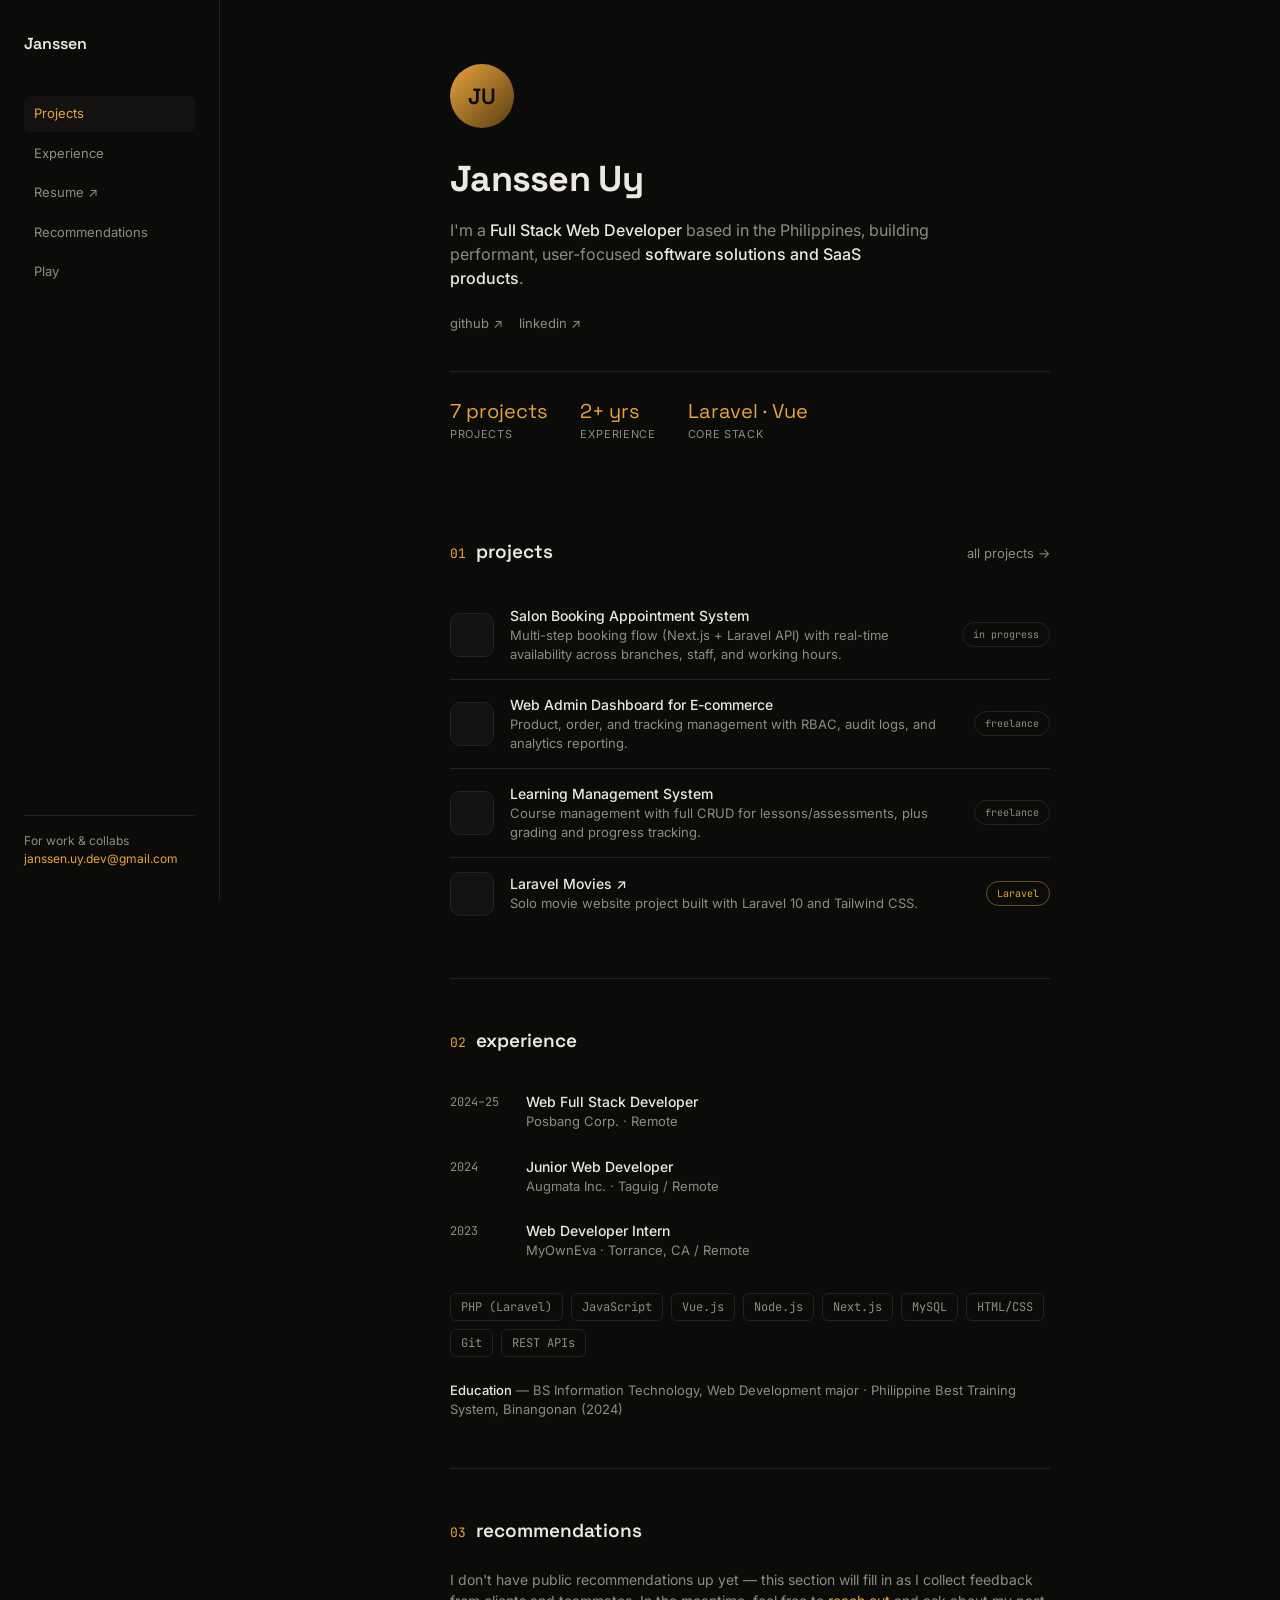
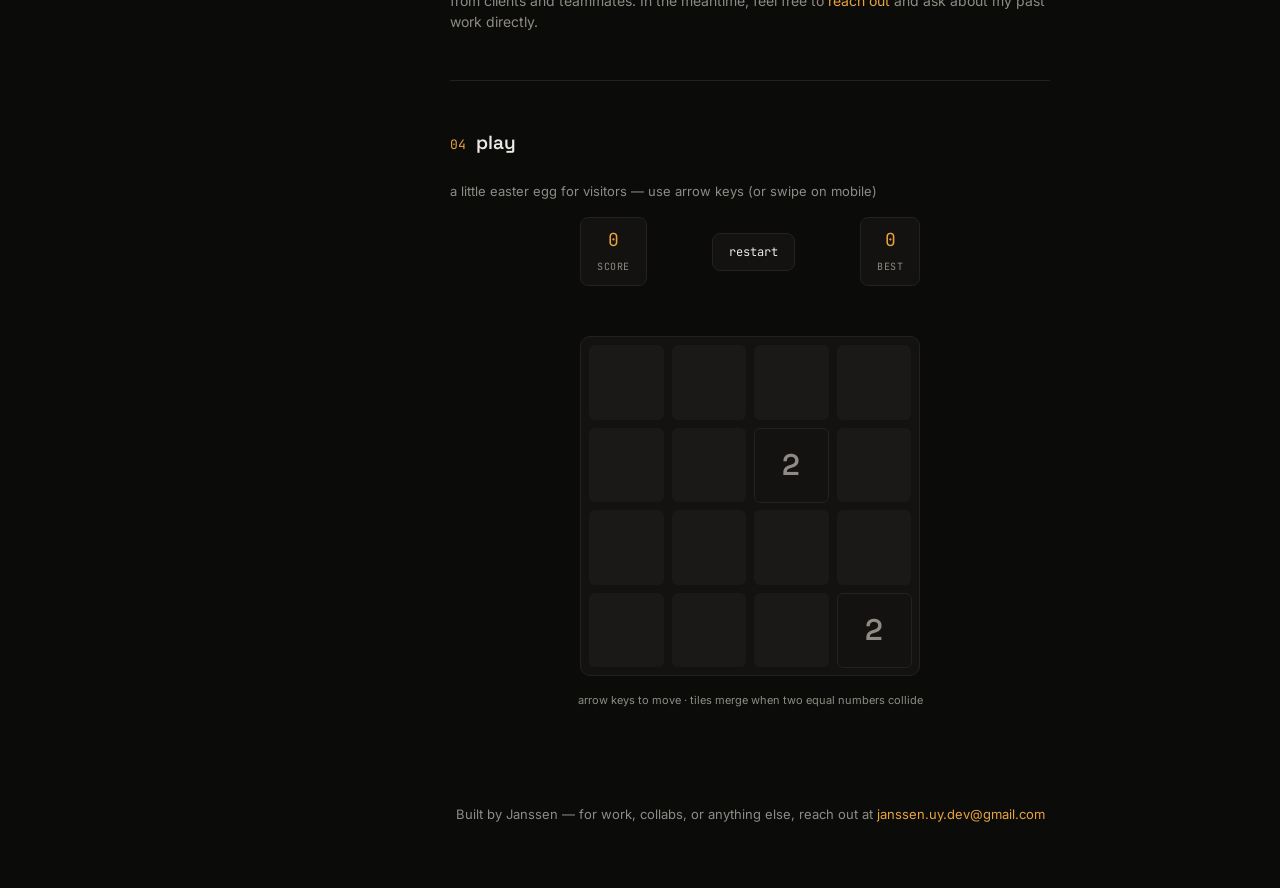
==== commit 78b6661c: "Rename portfolio.html to index.html" ====
--- a/index.html
+++ b/index.html
@@ -1,14 +1,707 @@
-<!doctype html>
+<!DOCTYPE html>
 <html lang="en">
-  <head>
-    <meta charset="UTF-8" />
-    <link rel="icon" type="image/svg+xml" href="/icon.png" />
-    <meta name="viewport" content="width=device-width, initial-scale=1.0" />
-    <title>Portfolio</title>
-    <script type="module" crossorigin src="/assets/index-DIJfxO3H.js"></script>
-    <link rel="stylesheet" crossorigin href="/assets/index-B8qMS077.css">
-  </head>
-  <body>
-    <div id="app"></div>
-  </body>
+<head>
+<meta charset="UTF-8">
+<meta name="viewport" content="width=device-width, initial-scale=1">
+<title>Janssen — Full Stack Web Developer</title>
+<link rel="preconnect" href="https://fonts.googleapis.com">
+<link href="https://fonts.googleapis.com/css2?family=Space+Grotesk:wght@400;500;600;700&family=Inter:wght@400;500;600&family=JetBrains+Mono:wght@400;500;600&display=swap" rel="stylesheet">
+<style>
+  :root{
+    --bg: #0b0b0a;
+    --bg-raised: #131211;
+    --line: #232220;
+    --text: #ece9e4;
+    --text-dim: #8f8b84;
+    --accent: #e8a33d;
+    --accent-dim: #6b4f21;
+    --sidebar-w: 220px;
+  }
+  *{box-sizing:border-box; margin:0; padding:0;}
+  html{scroll-behavior:smooth;}
+  body{
+    background:var(--bg);
+    color:var(--text);
+    font-family:'Inter', sans-serif;
+    line-height:1.5;
+    -webkit-font-smoothing:antialiased;
+  }
+  a{color:inherit; text-decoration:none;}
+  .display{font-family:'Space Grotesk', sans-serif;}
+  .mono{font-family:'JetBrains Mono', monospace;}
+
+  /* SIDEBAR */
+  aside.sidebar{
+    position:fixed; top:0; left:0; bottom:0; width:var(--sidebar-w);
+    border-right:1px solid var(--line);
+    padding:32px 24px;
+    display:flex; flex-direction:column;
+    overflow-y:auto;
+  }
+  .sidebar .brand{font-family:'Space Grotesk'; font-weight:600; font-size:16px; margin-bottom:40px;}
+  .sidebar nav{display:flex; flex-direction:column; gap:4px;}
+  .sidebar nav a{
+    font-size:13px; color:var(--text-dim); padding:8px 10px; border-radius:6px;
+    transition:background 0.15s, color 0.15s;
+  }
+  .sidebar nav a:hover{color:var(--text); background:var(--bg-raised);}
+  .sidebar nav a.active{color:var(--accent); background:var(--bg-raised);}
+  .sidebar .spacer{flex:1;}
+  .sidebar .contact{font-size:12px; color:var(--text-dim); border-top:1px solid var(--line); padding-top:16px;}
+  .sidebar .contact a{color:var(--accent);}
+
+  main{
+    margin-left:var(--sidebar-w);
+    min-height:100vh;
+    display:flex;
+    justify-content:center;
+  }
+  main > .content{
+    width:100%;
+    max-width:680px;
+    padding:0 40px;
+  }
+
+  @media (max-width:760px){
+    aside.sidebar{
+      position:static; width:100%; border-right:none; border-bottom:1px solid var(--line);
+      padding:20px 24px; flex-direction:row; align-items:center; flex-wrap:wrap; gap:16px;
+    }
+    .sidebar .brand{margin-bottom:0;}
+    .sidebar nav{flex-direction:row; flex-wrap:wrap; gap:2px;}
+    .sidebar .spacer{display:none;}
+    .sidebar .contact{border-top:none; padding-top:0; margin-left:auto;}
+    main{ margin-left:0; }
+    main > .content{ padding:0 24px; }
+  }
+
+  /* HERO */
+  header.hero{padding:64px 0 48px;}
+  .avatar{
+    width:64px; height:64px; border-radius:50%;
+    background:linear-gradient(135deg, var(--accent), #5a3d10);
+    margin-bottom:24px;
+    display:flex; align-items:center; justify-content:center;
+    font-family:'Space Grotesk'; font-weight:600; font-size:22px;
+    color:#0b0b0a; letter-spacing:0.02em;
+  }
+  h1.name{font-size:36px; letter-spacing:-0.02em; margin-bottom:12px;}
+  .lede{color:var(--text-dim); font-size:16px; max-width:480px; margin-bottom:24px;}
+  .lede strong{color:var(--text); font-weight:500;}
+  .social{display:flex; gap:16px; font-size:13px; color:var(--text-dim); margin-bottom:36px; flex-wrap:wrap;}
+  .social a{border-bottom:1px solid transparent;}
+  .social a:hover{color:var(--accent); border-color:var(--accent);}
+
+  .stat-row{display:flex; gap:32px; flex-wrap:wrap; padding-top:24px; border-top:1px solid var(--line);}
+  .stat .num{font-family:'Space Grotesk'; font-size:20px; color:var(--accent);}
+  .stat .label{font-size:11px; color:var(--text-dim); text-transform:uppercase; letter-spacing:0.06em;}
+
+  /* SECTION SCAFFOLD */
+  section{padding:48px 0;}
+  section + section{border-top:1px solid var(--line);}
+  .sec-head{display:flex; align-items:baseline; justify-content:space-between; margin-bottom:24px;}
+  .sec-head .idx{font-family:'JetBrains Mono'; color:var(--accent); font-size:13px; margin-right:10px;}
+  .sec-head h2{font-family:'Space Grotesk'; font-size:19px; font-weight:600; display:inline;}
+  .sec-head .more{font-size:13px; color:var(--text-dim);}
+  .sec-head .more:hover{color:var(--accent);}
+
+  /* PROJECTS */
+  .project{display:flex; gap:16px; align-items:center; padding:14px 0; border-bottom:1px solid var(--line);}
+  .project:last-child{border-bottom:none;}
+  .project .icon{width:44px; height:44px; border-radius:10px; background:var(--bg-raised); border:1px solid var(--line); flex-shrink:0;}
+  .project .name{font-weight:500; font-size:14px;}
+  .project .desc{font-size:13px; color:var(--text-dim);}
+  .project .tag{font-family:'JetBrains Mono'; font-size:10px; color:var(--accent); border:1px solid var(--accent-dim); border-radius:99px; padding:4px 10px; margin-left:auto; white-space:nowrap; flex-shrink:0;}
+  .project .tag.archived{color:var(--text-dim); border-color:var(--line);}
+
+  /* EXPERIENCE */
+  .role{display:flex; gap:16px; padding:12px 0;}
+  .role .yr{font-family:'JetBrains Mono'; font-size:12px; color:var(--text-dim); width:60px; flex-shrink:0; padding-top:2px; white-space:nowrap;}
+  .role .title{font-size:14px; font-weight:500;}
+  .role .org{font-size:13px; color:var(--text-dim);}
+
+  .stack{display:flex; flex-wrap:wrap; gap:8px; margin-top:20px;}
+  .chip{font-family:'JetBrains Mono'; font-size:12px; color:var(--text-dim); border:1px solid var(--line); padding:4px 10px; border-radius:6px;}
+
+  /* PROJECTS PANEL (slides in from the right) */
+  .panel-backdrop{
+    position:fixed; inset:0; background:rgba(0,0,0,0.5);
+    opacity:0; pointer-events:none; transition:opacity 0.2s ease; z-index:25;
+  }
+  .panel-backdrop.show{ opacity:1; pointer-events:auto; }
+  .projects-panel{
+    position:fixed; top:0; right:0; bottom:0; width:360px; max-width:88vw;
+    background:var(--bg-raised); border-left:1px solid var(--line);
+    transform:translateX(100%); transition:transform 0.25s ease;
+    z-index:30; padding:28px 24px; overflow-y:auto;
+  }
+  .projects-panel.show{ transform:translateX(0); }
+  .panel-head{display:flex; align-items:center; justify-content:space-between; margin-bottom:20px;}
+  .panel-head h3{font-family:'Space Grotesk'; font-size:17px; font-weight:600;}
+  .panel-close{
+    background:none; border:1px solid var(--line); color:var(--text-dim);
+    width:28px; height:28px; border-radius:6px; cursor:pointer; font-size:14px; line-height:1;
+  }
+  .panel-close:hover{ color:var(--text); border-color:var(--accent); }
+  .panel-project{padding:14px 0; border-bottom:1px solid var(--line);}
+  .panel-project:last-child{border-bottom:none;}
+  .panel-project .name{font-size:14px; font-weight:500; margin-bottom:3px;}
+  .panel-project .desc{font-size:12px; color:var(--text-dim); margin-bottom:6px;}
+  .panel-project .tag{font-family:'JetBrains Mono'; font-size:10px; color:var(--accent); border:1px solid var(--accent-dim); border-radius:99px; padding:2px 8px;}
+  .panel-project .tag.archived{color:var(--text-dim); border-color:var(--line);}
+  .quote{padding:20px 0; border-bottom:1px solid var(--line); font-size:14px; color:var(--text-dim);}
+  .quote:last-child{border-bottom:none;}
+  .quote .who{margin-top:10px; font-size:12px; color:var(--text);}
+  .quote .who span{color:var(--text-dim); font-weight:400;}
+
+  /* 2048 GAME */
+  .game-wrap{display:flex; flex-direction:column; align-items:center; gap:16px;}
+  .game-top{display:flex; justify-content:space-between; align-items:center; width:340px; max-width:100%;}
+  .game-score{font-family:'JetBrains Mono'; background:var(--bg-raised); border:1px solid var(--line); border-radius:8px; padding:8px 16px; text-align:center;}
+  .game-score .n{font-size:18px; color:var(--accent); display:block;}
+  .game-score .l{font-size:10px; color:var(--text-dim); text-transform:uppercase; letter-spacing:0.05em;}
+  .game-restart{
+    font-family:'JetBrains Mono'; font-size:12px; color:var(--text); background:var(--bg-raised);
+    border:1px solid var(--line); border-radius:8px; padding:10px 16px; cursor:pointer;
+  }
+  .game-restart:hover{border-color:var(--accent); color:var(--accent);}
+  #board2048{
+    position:relative; width:340px; max-width:100%; aspect-ratio:1/1;
+    background:var(--bg-raised); border:1px solid var(--line); border-radius:10px;
+    display:grid; grid-template-columns:repeat(4,1fr); grid-template-rows:repeat(4,1fr);
+    gap:8px; padding:8px; touch-action:none;
+  }
+  .cell-bg{background:rgba(255,255,255,0.03); border-radius:6px;}
+  .tile{
+    position:absolute; display:flex; align-items:center; justify-content:center;
+    font-family:'Space Grotesk'; font-weight:600; border-radius:6px;
+    transition:top 0.12s ease, left 0.12s ease;
+    background:var(--bg); border:1px solid var(--line); color:var(--text);
+    will-change:transform;
+  }
+  .tile.spawn{ animation:tileSpawn 0.18s ease-out; }
+  .tile.merged{ animation:tileMerge 0.16s ease-out; animation-delay:0.1s; animation-fill-mode:backwards; }
+  @keyframes tileSpawn{
+    from{ transform:scale(0); }
+    to{ transform:scale(1); }
+  }
+  @keyframes tileMerge{
+    0%{ transform:scale(1); }
+    50%{ transform:scale(1.18); }
+    100%{ transform:scale(1); }
+  }
+  #board2048.shake{ animation:boardShake 0.3s ease; }
+  @keyframes boardShake{
+    0%,100%{ transform:translateX(0); }
+    20%{ transform:translateX(-4px); }
+    40%{ transform:translateX(4px); }
+    60%{ transform:translateX(-3px); }
+    80%{ transform:translateX(3px); }
+  }
+  .game-hint{font-size:11px; color:var(--text-dim); text-align:center;}
+  .game-msg{font-family:'JetBrains Mono'; font-size:13px; color:var(--accent); min-height:18px;}
+
+  footer{padding:48px 0 64px; text-align:center; color:var(--text-dim); font-size:13px;}
+  footer a{color:var(--accent);}
+</style>
+</head>
+<body>
+
+<aside class="sidebar">
+  <div class="brand">Janssen</div>
+  <nav>
+    <a href="#projects" class="active">Projects</a>
+    <a href="#experience">Experience</a>
+    <a href="resume.pdf" target="_blank">Resume ↗</a>
+    <a href="#recs">Recommendations</a>
+    <a href="#play">Play</a>
+  </nav>
+  <div class="spacer"></div>
+  <div class="contact">
+    For work & collabs<br>
+    <a href="mailto:janssen.uy.dev@gmail.com">janssen.uy.dev@gmail.com</a>
+  </div>
+</aside>
+
+<main>
+<div class="content">
+  <header class="hero">
+    <div class="avatar">JU</div>
+    <h1 class="name display">Janssen Uy</h1>
+    <p class="lede">I'm a <strong>Full Stack Web Developer</strong> based in the Philippines, building performant,
+      user-focused <strong>software solutions and SaaS products</strong>.</p>
+    <div class="social">
+      <a href="https://github.com/haythamac" target="_blank">github ↗</a>
+      <a href="https://www.linkedin.com/in/janssen-uy-04b142267/" target="_blank">linkedin ↗</a>
+    </div>
+    <div class="stat-row">
+      <div class="stat"><div class="num display">7 projects</div><div class="label">projects</div></div>
+      <div class="stat"><div class="num display">2+ yrs</div><div class="label">experience</div></div>
+      <div class="stat"><div class="num display">Laravel · Vue</div><div class="label">core stack</div></div>
+    </div>
+  </header>
+
+  <section id="projects">
+    <div class="sec-head">
+      <div><span class="idx mono">01</span><h2>projects</h2></div>
+      <a class="more" id="open-projects-panel" href="#">all projects →</a>
+    </div>
+    <div id="projects-list"></div>
+  </section>
+
+  <section id="experience">
+    <div class="sec-head">
+      <div><span class="idx mono">02</span><h2>experience</h2></div>
+      <!-- <a class="more" href="#">full history →</a> -->
+    </div>
+    <div class="role"><div class="yr mono">2024–25</div><div><div class="title">Web Full Stack Developer</div><div class="org">Posbang Corp. · Remote</div></div></div>
+    <div class="role"><div class="yr mono">2024</div><div><div class="title">Junior Web Developer</div><div class="org">Augmata Inc. · Taguig / Remote</div></div></div>
+    <div class="role"><div class="yr mono">2023</div><div><div class="title">Web Developer Intern</div><div class="org">MyOwnEva · Torrance, CA / Remote</div></div></div>
+
+    <div class="stack">
+      <span class="chip">PHP (Laravel)</span><span class="chip">JavaScript</span><span class="chip">Vue.js</span>
+      <span class="chip">Node.js</span><span class="chip">Next.js</span><span class="chip">MySQL</span>
+      <span class="chip">HTML/CSS</span><span class="chip">Git</span><span class="chip">REST APIs</span>
+    </div>
+
+    <div style="margin-top:24px; font-size:13px; color:var(--text-dim);">
+      <strong style="color:var(--text); font-weight:500;">Education</strong> — BS Information Technology, Web Development major · Philippine Best Training System, Binangonan (2024)
+    </div>
+  </section>
+
+  <section id="recs">
+    <div class="sec-head">
+      <div><span class="idx mono">03</span><h2>recommendations</h2></div>
+      <!-- <a class="more" href="#">all recs →</a> -->
+    </div>
+    <!-- <div class="quote">
+      "Swap this for a real quote from someone you've worked with — keep it specific and short."
+      <div class="who">Full Name <span>· Their Title</span></div>
+    </div>
+    <div class="quote">
+      "A second testimonial. Real quotes carry far more weight than generic praise."
+      <div class="who">Full Name <span>· Their Title</span></div>
+    </div> -->
+    <p style="font-size:14px; color:var(--text-dim);">
+      I don't have public recommendations up yet — this section will fill in as I collect feedback
+      from clients and teammates. In the meantime, feel free to
+      <a href="#" style="color:var(--accent);">reach out</a>
+      and ask about my past work directly.
+    </p>
+  </section>
+
+  <section id="play">
+    <div class="sec-head">
+      <div><span class="idx mono">04</span><h2>play</h2></div>
+    </div>
+    <p style="font-size:13px;color:var(--text-dim);margin-bottom:16px;">a little easter egg for visitors — use arrow keys (or swipe on mobile)</p>
+    <div class="game-wrap">
+      <div class="game-top">
+        <div class="game-score"><span class="n" id="g-score">0</span><span class="l">score</span></div>
+        <button class="game-restart" id="g-restart">restart</button>
+        <div class="game-score"><span class="n" id="g-best">0</span><span class="l">best</span></div>
+      </div>
+      <div class="game-msg" id="g-msg"></div>
+      <div id="board2048"></div>
+      <div class="game-hint">arrow keys to move · tiles merge when two equal numbers collide</div>
+    </div>
+  </section>
+
+  <footer>
+    Built by Janssen — for work, collabs, or anything else, reach out at
+    <a href="mailto:janssen.uy.dev@gmail.com">janssen.uy.dev@gmail.com</a>
+  </footer>
+
+</div>
+</main>
+
+<div class="panel-backdrop" id="panel-backdrop"></div>
+<aside class="projects-panel" id="projects-panel">
+  <div class="panel-head">
+    <h3>all projects</h3>
+    <button class="panel-close" id="panel-close" aria-label="Close">✕</button>
+  </div>
+
+  <div id="panel-projects-list"></div>
+</aside>
+
+<script>
+// =====================================================================
+// EDIT YOUR PROJECTS HERE — this one list drives both the homepage
+// preview and the "all projects" panel, so you only maintain it once.
+//
+//   name:     project title
+//   desc:     one or two sentence description
+//   tag:      short label, e.g. "in progress", "freelance", "Laravel"
+//   url:      link to visit (repo, live site, case study) — set to
+//             null (no quotes) if there's nothing to link to, e.g.
+//             private client work. When url is null the tag is shown
+//             in a muted style instead of the accent color.
+//   featured: true = shows on the homepage projects section
+//             false = only shows in the "all projects" panel
+// =====================================================================
+const PROJECTS = [
+  {
+    name: "Salon Booking Appointment System",
+    desc: "Multi-step booking flow (Next.js + Laravel API) with real-time availability across branches, staff, and working hours.",
+    tag: "in progress",
+    url: null,
+    featured: true
+  },
+  {
+    name: "Web Admin Dashboard for E-commerce",
+    desc: "Product, order, and tracking management with RBAC, audit logs, and analytics reporting.",
+    tag: "freelance",
+    url: null,
+    featured: true
+  },
+  {
+    name: "Learning Management System",
+    desc: "Course management with full CRUD for lessons/assessments, plus grading and progress tracking.",
+    tag: "freelance",
+    url: null,
+    featured: true
+  },
+  {
+    name: "Laravel Movies",
+    desc: "Solo movie website project built with Laravel 10 and Tailwind CSS.",
+    tag: "Laravel",
+    url: "https://github.com/haythamac/laravel-movies",
+    featured: true
+  },
+  {
+    name: "Paragon — Guild Management System",
+    desc: "Admin panel for guild operations (frontend + backend).",
+    tag: "Vue · Laravel",
+    url: "https://github.com/haythamac/paragon-fe",
+    featured: false
+  },
+  {
+    name: "Ymir Mileage Calculator",
+    desc: "Deposit calculator tool for a game.",
+    tag: "Vue",
+    url: "https://github.com/haythamac/ymir-mileage-calculator",
+    featured: false
+  },
+  {
+    name: "Folkvang Timer",
+    desc: "Real time boss spawn timer for a game.",
+    tag: "Express.js · Vue · Socket.io",
+    url: "https://github.com/haythamac/folkvang",
+    featured: false
+  }
+];
+
+// ---- render projects (homepage preview + full panel) ----
+(function(){
+  function nameHtml(p){
+    return p.url
+      ? `<a href="${p.url}" target="_blank" rel="noopener">${p.name} ↗</a>`
+      : p.name;
+  }
+
+  function homeCard(p){
+    return `
+      <div class="project">
+        <div class="icon"></div>
+        <div>
+          <div class="name">${nameHtml(p)}</div>
+          <div class="desc">${p.desc}</div>
+        </div>
+        <div class="tag${p.url ? '' : ' archived'}">${p.tag}</div>
+      </div>`;
+  }
+
+  function panelCard(p){
+    return `
+      <div class="panel-project">
+        <div class="name">${nameHtml(p)}</div>
+        <div class="desc">${p.desc}</div>
+        <span class="tag${p.url ? '' : ' archived'}">${p.tag}</span>
+      </div>`;
+  }
+
+  const homeList = document.getElementById('projects-list');
+  const panelList = document.getElementById('panel-projects-list');
+  if(homeList) homeList.innerHTML = PROJECTS.filter(p => p.featured).map(homeCard).join('');
+  if(panelList) panelList.innerHTML = PROJECTS.map(panelCard).join('');
+})();
+
+// ---- projects panel ----
+(function(){
+  const openBtn = document.getElementById('open-projects-panel');
+  const panel = document.getElementById('projects-panel');
+  const backdrop = document.getElementById('panel-backdrop');
+  const closeBtn = document.getElementById('panel-close');
+
+  function openPanel(e){
+    if(e) e.preventDefault();
+    panel.classList.add('show');
+    backdrop.classList.add('show');
+  }
+  function closePanel(){
+    panel.classList.remove('show');
+    backdrop.classList.remove('show');
+  }
+
+  openBtn.addEventListener('click', openPanel);
+  closeBtn.addEventListener('click', closePanel);
+  backdrop.addEventListener('click', closePanel);
+  document.addEventListener('keydown', (e) => { if(e.key === 'Escape') closePanel(); });
+})();
+
+// ---- sidebar active link on scroll ----
+(function(){
+  const links = document.querySelectorAll('.sidebar nav a');
+  const sections = Array.from(links).map(a => document.querySelector(a.getAttribute('href')));
+  window.addEventListener('scroll', () => {
+    let idx = 0;
+    sections.forEach((sec, i) => {
+      if(sec && window.scrollY >= sec.offsetTop - 120) idx = i;
+    });
+    links.forEach((a,i) => a.classList.toggle('active', i === idx));
+  });
+})();
+
+// ---- 2048 game (persistent tile objects so slides/merges/spawns animate) ----
+(function(){
+  const SIZE = 4;
+  const board = document.getElementById('board2048');
+  const scoreEl = document.getElementById('g-score');
+  const bestEl = document.getElementById('g-best');
+  const msgEl = document.getElementById('g-msg');
+  const restartBtn = document.getElementById('g-restart');
+
+  let tiles, nextId, score, best, cellSize, gap = 8;
+  let tileEls = new Map();
+
+  best = 0; // in-memory only for this session
+  bestEl.textContent = best;
+
+  const tileColors = {
+    2:'#131211', 4:'#1a1815', 8:'#3d2c12', 16:'#5a3d10',
+    32:'#7a4f0e', 64:'#9a5f0c', 128:'#c47d1a', 256:'#e0972a',
+    512:'#e8a33d', 1024:'#f0b95c', 2048:'#f7d27f'
+  };
+
+  function addRandomTile(){
+    const occupied = new Set(tiles.map(t => t.r + ',' + t.c));
+    const empties = [];
+    for(let r=0;r<SIZE;r++) for(let c=0;c<SIZE;c++) if(!occupied.has(r+','+c)) empties.push([r,c]);
+    if(empties.length === 0) return;
+    const [r,c] = empties[Math.floor(Math.random()*empties.length)];
+    tiles.push({ id: nextId++, r, c, value: Math.random() < 0.9 ? 2 : 4, isNew: true, merged: false });
+  }
+
+  function init(){
+    tiles = [];
+    nextId = 1;
+    score = 0;
+    msgEl.textContent = '';
+    board.dataset.won = '';
+    tileEls.forEach(el => el.remove());
+    tileEls.clear();
+    layoutBoard();
+    addRandomTile();
+    addRandomTile();
+    scoreEl.textContent = score;
+    render();
+  }
+
+  function layoutBoard(){
+    Array.from(board.querySelectorAll('.cell-bg')).forEach(el => el.remove());
+    for(let i=0;i<SIZE*SIZE;i++){
+      const bg = document.createElement('div');
+      bg.className = 'cell-bg';
+      board.appendChild(bg);
+    }
+    cellSize = (board.clientWidth - gap*(SIZE+1)) / SIZE;
+  }
+
+  function render(){
+    const seen = new Set();
+    tiles.forEach(t => {
+      seen.add(t.id);
+      let el = tileEls.get(t.id);
+      if(!el){
+        el = document.createElement('div');
+        el.className = 'tile';
+        board.appendChild(el);
+        tileEls.set(t.id, el);
+      }
+      el.style.width = cellSize + 'px';
+      el.style.height = cellSize + 'px';
+      el.style.left = (gap + t.c*(cellSize+gap)) + 'px';
+      el.style.top = (gap + t.r*(cellSize+gap)) + 'px';
+      el.textContent = t.value;
+      el.style.background = tileColors[t.value] || '#f7d27f';
+      el.style.fontSize = (t.value > 512 ? cellSize*0.32 : cellSize*0.4) + 'px';
+      el.style.color = t.value <= 4 ? 'var(--text-dim)' : '#0b0b0a';
+      el.classList.remove('spawn','merged');
+      if(t.isNew){ void el.offsetWidth; el.classList.add('spawn'); t.isNew = false; }
+      if(t.merged){ void el.offsetWidth; el.classList.add('merged'); t.merged = false; }
+    });
+    tileEls.forEach((el, id) => {
+      if(!seen.has(id)){ el.remove(); tileEls.delete(id); }
+    });
+  }
+
+  function compress(line){
+    // line: array of 4 slots, each a tile object or null, ordered from the
+    // side tiles are moving TOWARD (index 0) to the far side (index 3)
+    const present = line.filter(t => t);
+    const result = [];
+    let gained = 0;
+    const removedIds = [];
+    let i = 0;
+    while(i < present.length){
+      if(i+1 < present.length && present[i].value === present[i+1].value){
+        present[i].value *= 2;
+        present[i].merged = true;
+        gained += present[i].value;
+        removedIds.push(present[i+1].id);
+        result.push(present[i]);
+        i += 2;
+      } else {
+        result.push(present[i]);
+        i += 1;
+      }
+    }
+    while(result.length < SIZE) result.push(null);
+    let moved = false;
+    for(let k=0;k<SIZE;k++){
+      const beforeId = line[k] ? line[k].id : null;
+      const afterId = result[k] ? result[k].id : null;
+      if(beforeId !== afterId) moved = true;
+    }
+    return { result, gained, removedIds, moved };
+  }
+
+  function move(dir){
+    const cellTile = Array.from({length:SIZE}, () => Array(SIZE).fill(null));
+    tiles.forEach(t => cellTile[t.r][t.c] = t);
+
+    let totalGained = 0, anyMoved = false;
+    const removedIds = new Set();
+
+    if(dir === 'left' || dir === 'right'){
+      for(let r=0;r<SIZE;r++){
+        let arr = cellTile[r].slice();
+        if(dir === 'right') arr.reverse();
+        const { result, gained, removedIds: rm, moved } = compress(arr);
+        const ordered = dir === 'right' ? result.slice().reverse() : result;
+        totalGained += gained;
+        if(moved) anyMoved = true;
+        rm.forEach(id => removedIds.add(id));
+        for(let c=0;c<SIZE;c++){ if(ordered[c]){ ordered[c].r = r; ordered[c].c = c; } }
+      }
+    } else {
+      for(let c=0;c<SIZE;c++){
+        let arr = [0,1,2,3].map(r => cellTile[r][c]);
+        if(dir === 'down') arr.reverse();
+        const { result, gained, removedIds: rm, moved } = compress(arr);
+        const ordered = dir === 'down' ? result.slice().reverse() : result;
+        totalGained += gained;
+        if(moved) anyMoved = true;
+        rm.forEach(id => removedIds.add(id));
+        for(let r=0;r<SIZE;r++){ if(ordered[r]){ ordered[r].r = r; ordered[r].c = c; } }
+      }
+    }
+
+    if(!anyMoved){
+      board.classList.remove('shake');
+      void board.offsetWidth;
+      board.classList.add('shake');
+      return;
+    }
+
+    tiles = tiles.filter(t => !removedIds.has(t.id));
+    score += totalGained;
+    scoreEl.textContent = score;
+    if(score > best){ best = score; bestEl.textContent = best; }
+
+    render(); // animate the slide + merge pop first
+    setTimeout(() => {
+      addRandomTile(); // then spawn the new tile
+      render();
+      checkEnd();
+    }, 120);
+  }
+
+  function canMove(){
+    const cellTile = Array.from({length:SIZE}, () => Array(SIZE).fill(null));
+    tiles.forEach(t => cellTile[t.r][t.c] = t.value);
+    for(let r=0;r<SIZE;r++) for(let c=0;c<SIZE;c++){
+      if(!cellTile[r][c]) return true;
+      if(c < SIZE-1 && cellTile[r][c] === cellTile[r][c+1]) return true;
+      if(r < SIZE-1 && cellTile[r][c] === cellTile[r+1][c]) return true;
+    }
+    return false;
+  }
+
+  function checkEnd(){
+    const won = tiles.some(t => t.value >= 2048);
+    if(won && !board.dataset.won){
+      board.dataset.won = '1';
+      msgEl.textContent = "you hit 2048 — keep going or restart";
+    }
+    if(!canMove()){
+      msgEl.textContent = "game over — click restart to try again";
+    }
+  }
+
+  document.addEventListener('keydown', (e) => {
+    if(!initialized) return;
+    const map = {ArrowLeft:'left', ArrowRight:'right', ArrowUp:'up', ArrowDown:'down'};
+    if(map[e.key]){
+      e.preventDefault();
+      move(map[e.key]);
+    }
+  });
+
+  // swipe support
+  let touchStartX = 0, touchStartY = 0;
+  board.addEventListener('touchstart', (e) => {
+    if(!initialized) return;
+    touchStartX = e.touches[0].clientX;
+    touchStartY = e.touches[0].clientY;
+  }, {passive:true});
+  board.addEventListener('touchend', (e) => {
+    if(!initialized) return;
+    const dx = e.changedTouches[0].clientX - touchStartX;
+    const dy = e.changedTouches[0].clientY - touchStartY;
+    if(Math.max(Math.abs(dx), Math.abs(dy)) < 20) return;
+    if(Math.abs(dx) > Math.abs(dy)){
+      move(dx > 0 ? 'right' : 'left');
+    } else {
+      move(dy > 0 ? 'down' : 'up');
+    }
+  }, {passive:true});
+
+  restartBtn.addEventListener('click', () => { board.dataset.won=''; init(); });
+  window.addEventListener('resize', () => { if(initialized){ layoutBoard(); render(); } });
+
+  // don't do any work until the player actually scrolls near the game —
+  // keeps this section from costing anything on initial page load
+  let initialized = false;
+  function ensureInit(){
+    if(initialized) return;
+    initialized = true;
+    init();
+  }
+  const playSection = document.getElementById('play');
+  if('IntersectionObserver' in window){
+    const io = new IntersectionObserver((entries) => {
+      entries.forEach(entry => {
+        if(entry.isIntersecting){ ensureInit(); io.disconnect(); }
+      });
+    }, { rootMargin: '300px' });
+    io.observe(playSection);
+  } else {
+    ensureInit(); // fallback for very old browsers
+  }
+})();
+</script>
+
+</body>
 </html>
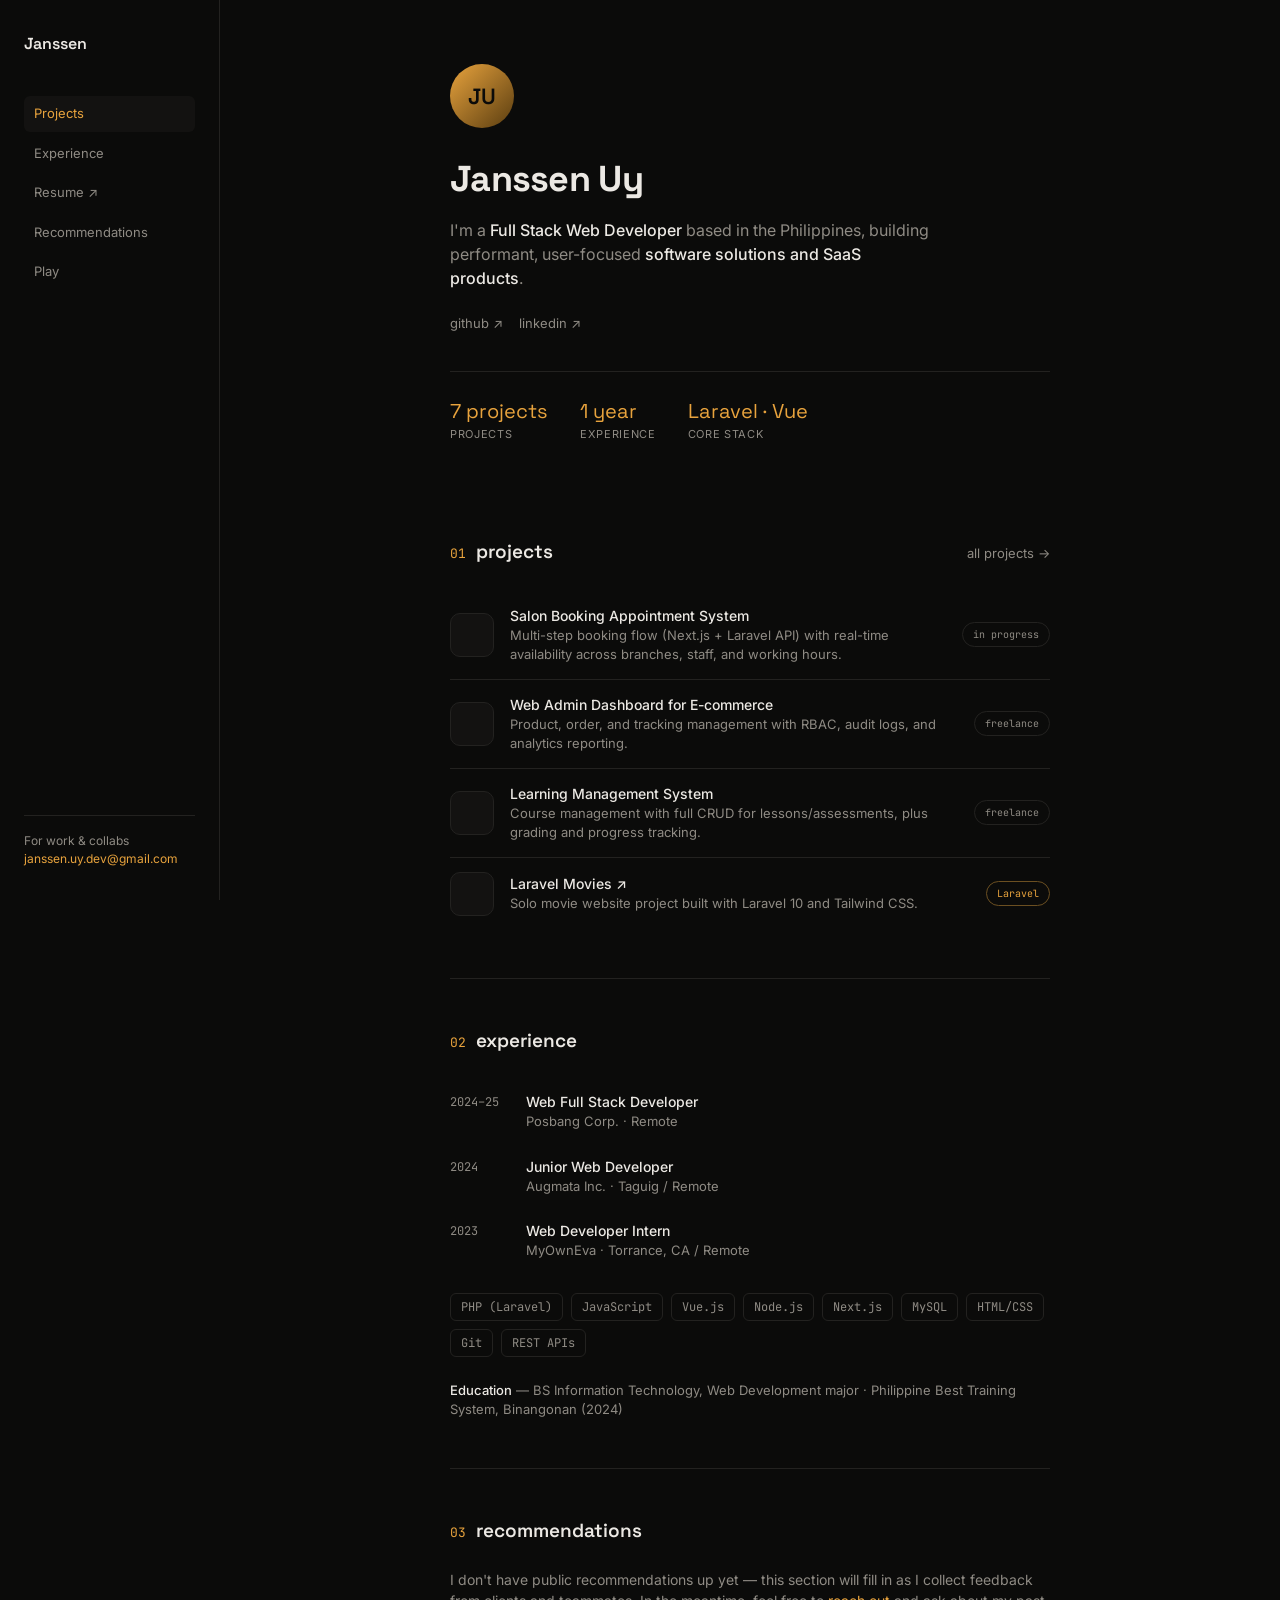
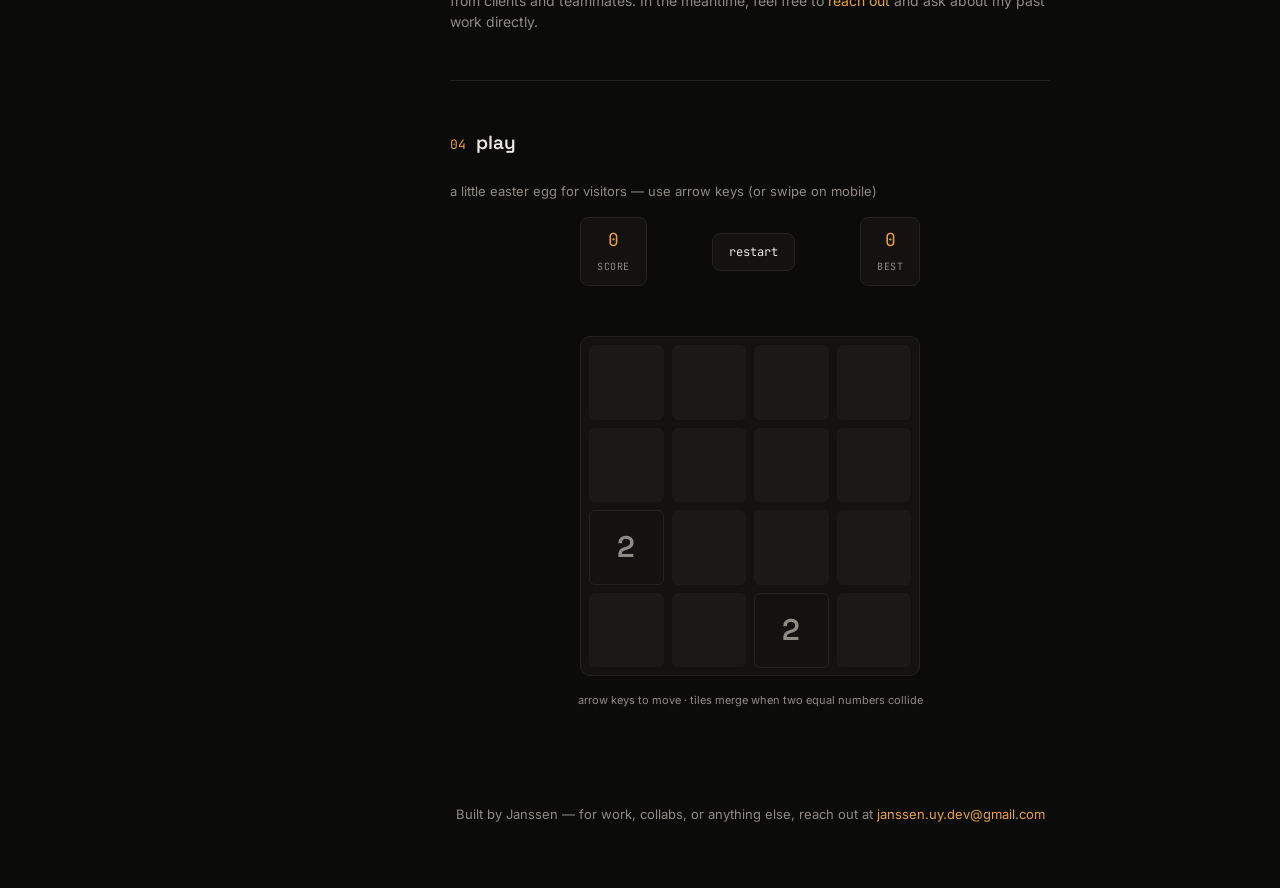
==== commit b68dd5e3: "feat: changed year" ====
--- a/index.html
+++ b/index.html
@@ -236,7 +236,7 @@
     </div>
     <div class="stat-row">
       <div class="stat"><div class="num display">7 projects</div><div class="label">projects</div></div>
-      <div class="stat"><div class="num display">2+ yrs</div><div class="label">experience</div></div>
+      <div class="stat"><div class="num display">1 year</div><div class="label">experience</div></div>
       <div class="stat"><div class="num display">Laravel · Vue</div><div class="label">core stack</div></div>
     </div>
   </header>
@@ -281,7 +281,7 @@
     <div class="quote">
       "A second testimonial. Real quotes carry far more weight than generic praise."
       <div class="who">Full Name <span>· Their Title</span></div>
-    </div> -->
+    </div> --> 
     <p style="font-size:14px; color:var(--text-dim);">
       I don't have public recommendations up yet — this section will fill in as I collect feedback
       from clients and teammates. In the meantime, feel free to
